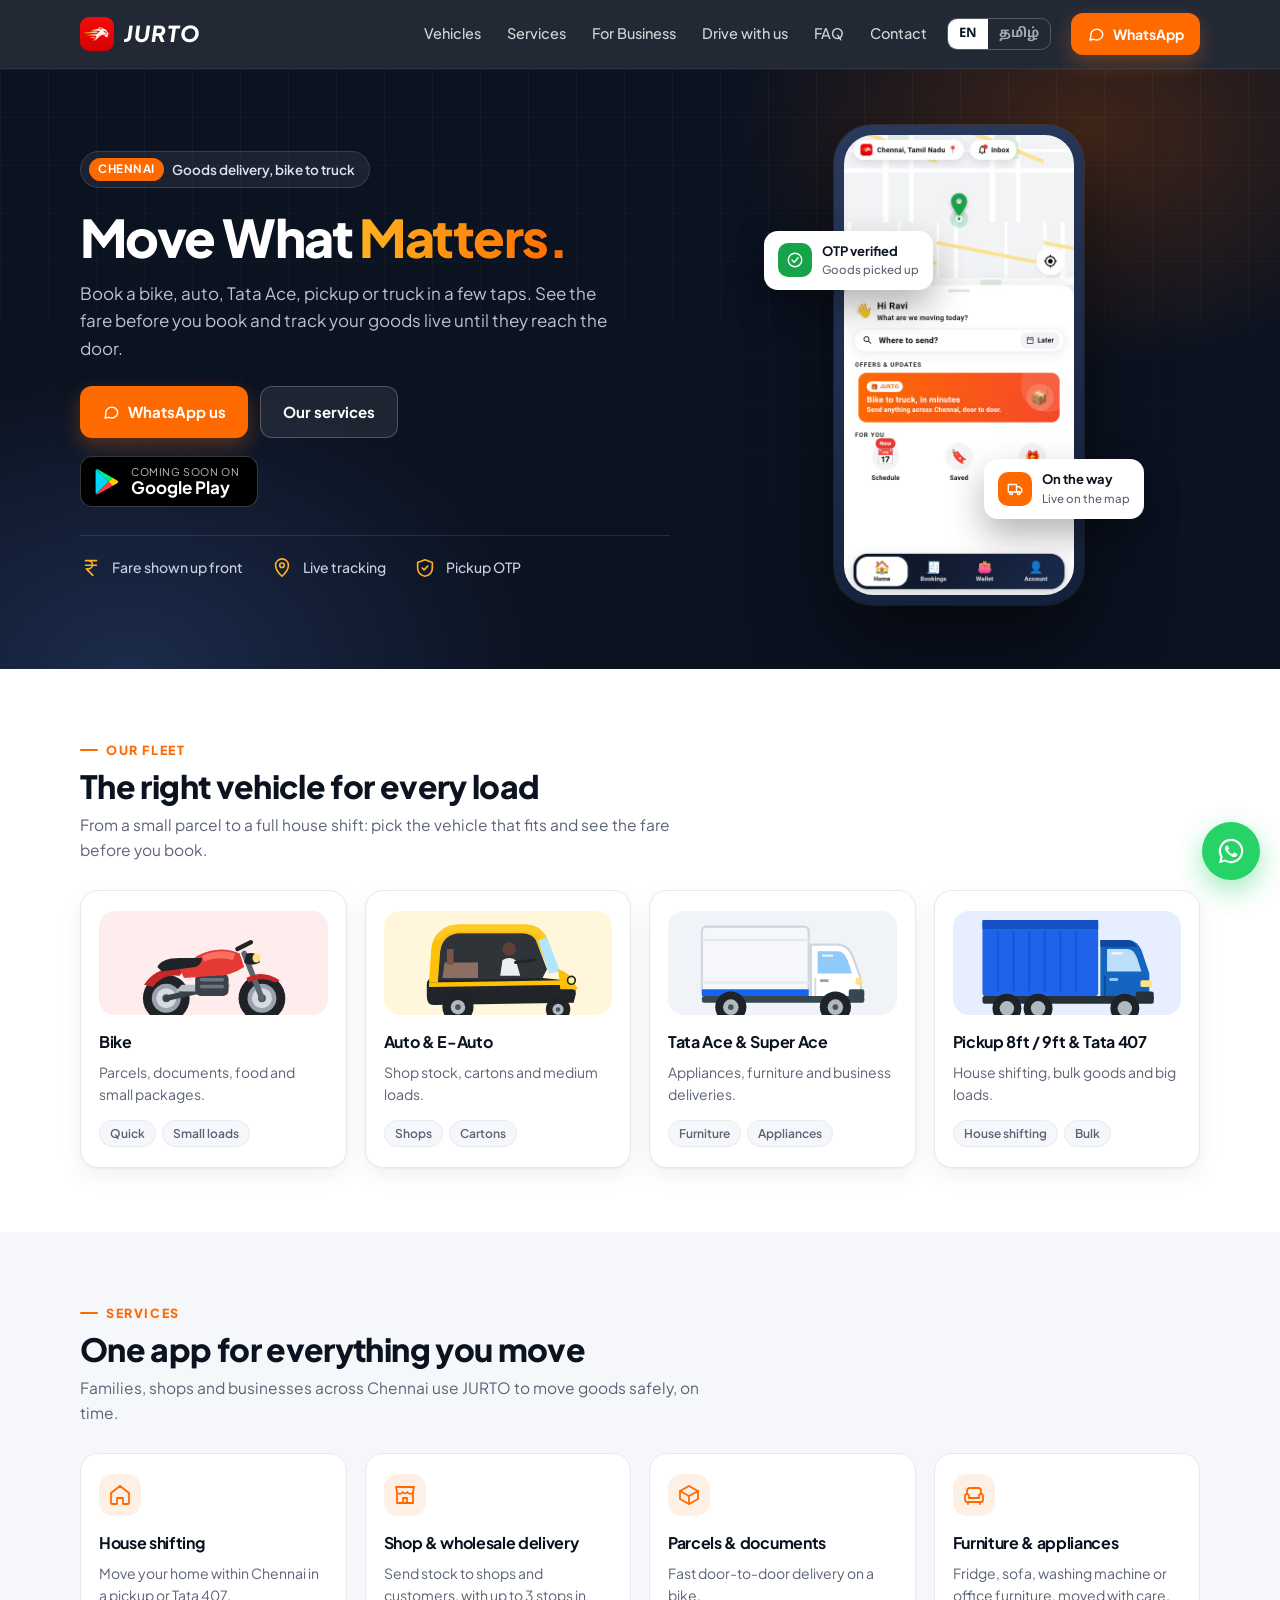
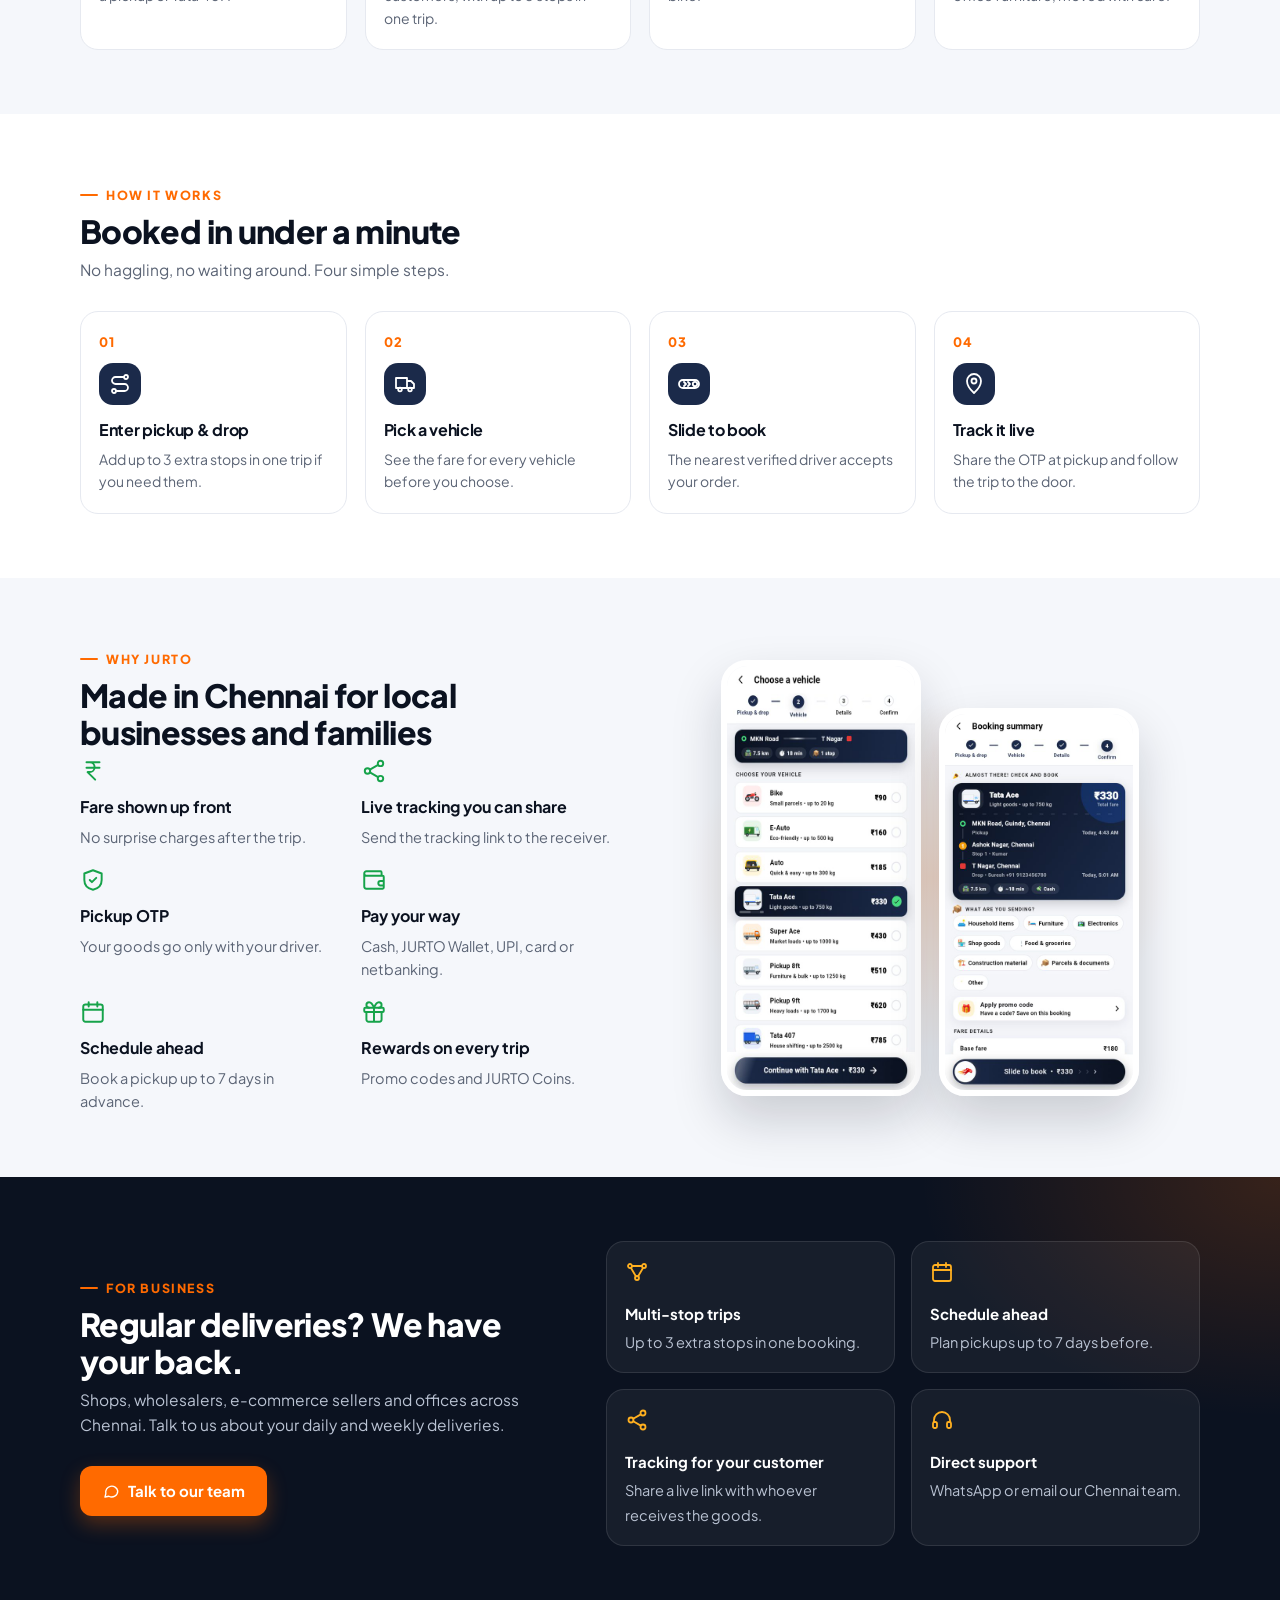
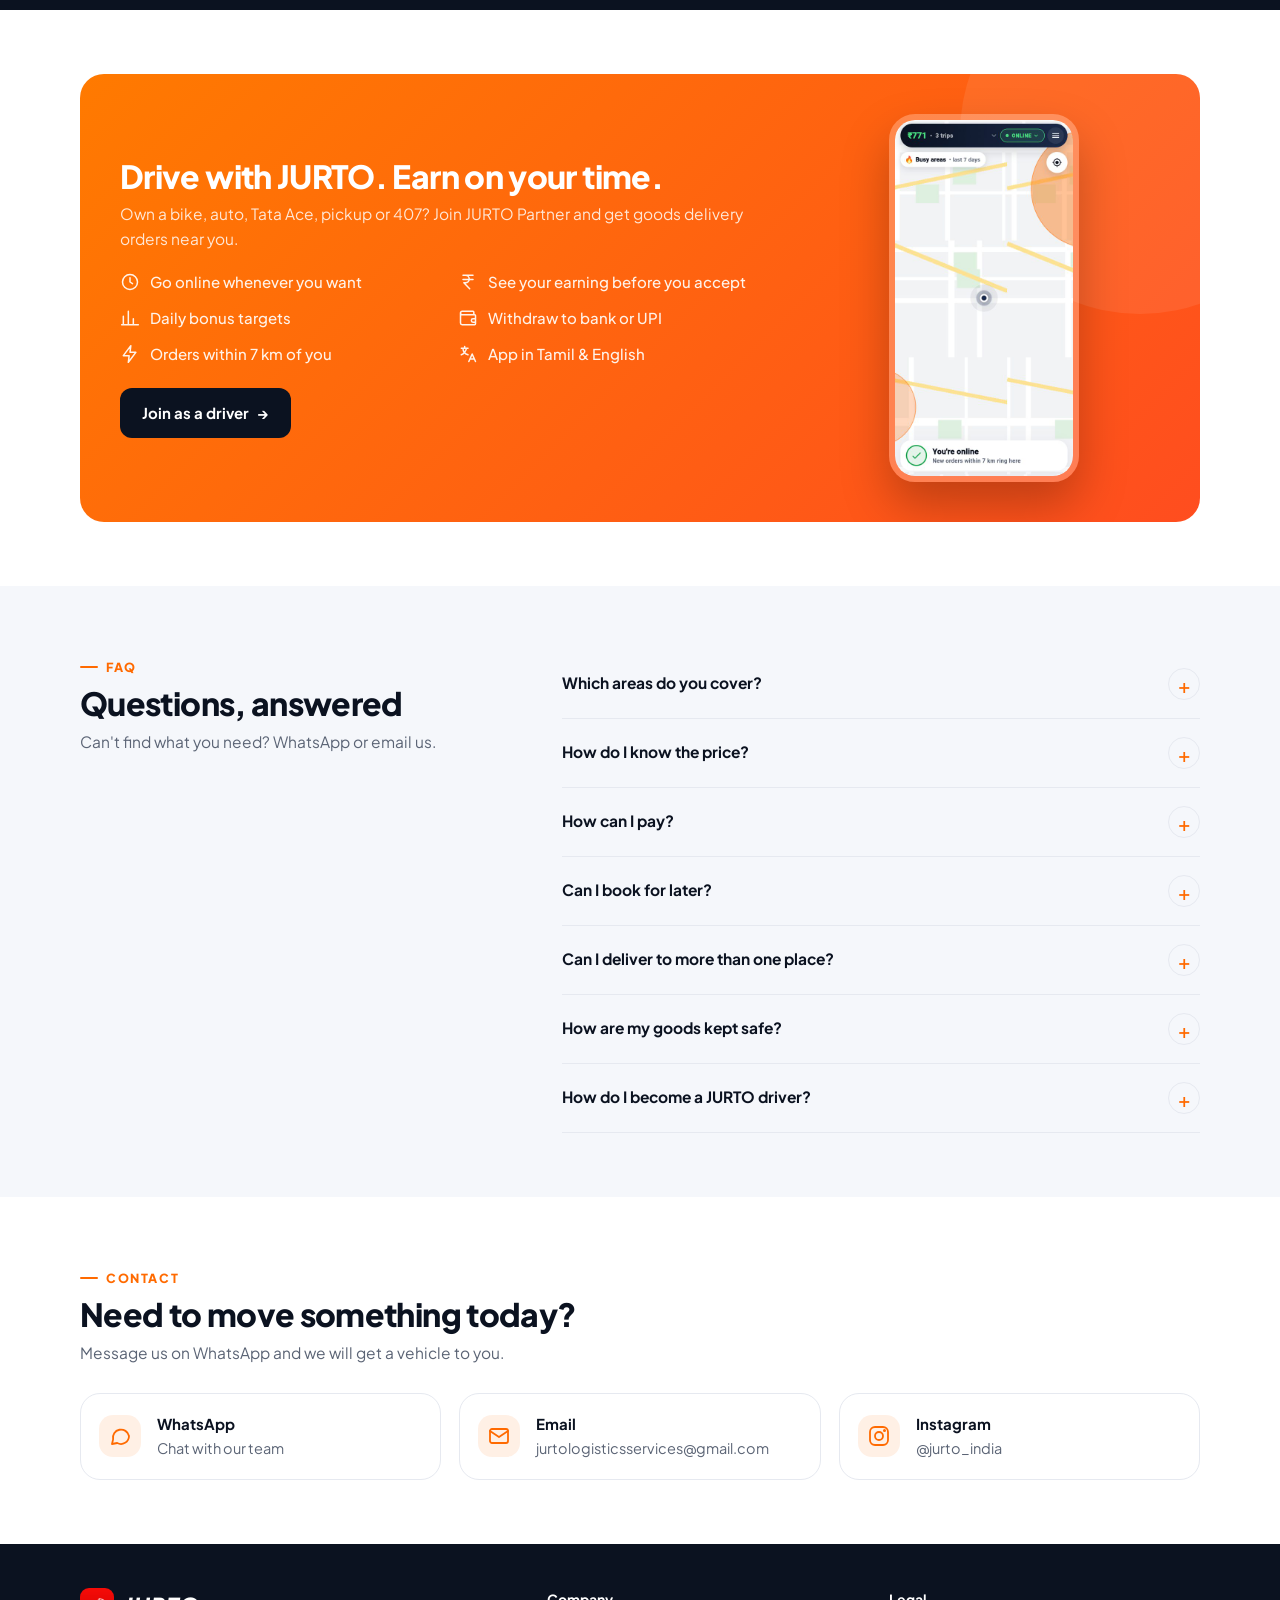
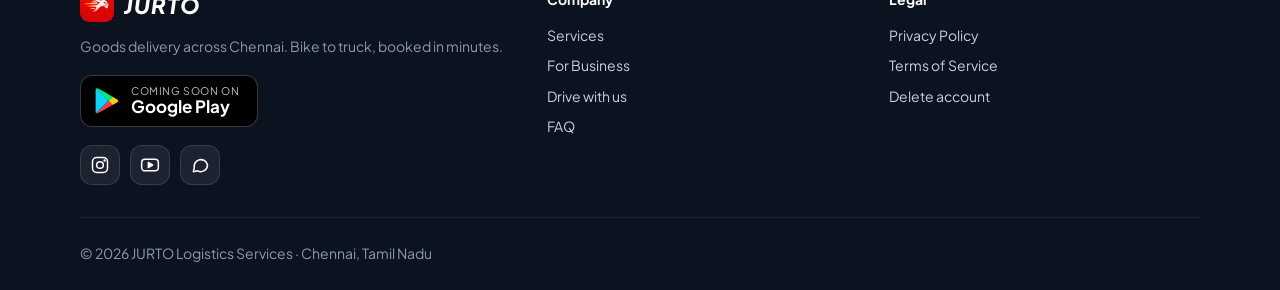
==== index.html @ 891d6ee5 "Website: compact layout Smaller headings and text, tighter section spacing and cards. On phones the " ====
<!doctype html>
<html lang="en">
<head>
<meta charset="utf-8">
<script>
// Old live-tracking links (…/jurto-track/?t=…) keep working: send them to the tracking page.
if (/[?&]t=/.test(location.search)) location.replace('track.html' + location.search + location.hash);
</script>
<meta name="viewport" content="width=device-width,initial-scale=1">
<title>JURTO · Goods Delivery &amp; Mini Truck Booking in Chennai</title>
<meta name="description" content="JURTO: book a bike, auto, Tata Ace, pickup or Tata 407 for goods delivery and house shifting across Chennai. Fare shown up front, live tracking, pickup OTP.">
<link rel="canonical" href="https://jurto.in/">
<meta property="og:url" content="https://jurto.in/">
<meta property="og:site_name" content="JURTO">
<meta name="theme-color" content="#0B1220">
<link rel="icon" href="/favicon.ico" sizes="48x48">
<link rel="icon" type="image/png" sizes="96x96" href="/img/icon-96.png">
<link rel="icon" type="image/png" sizes="192x192" href="/img/icon-192.png">
<link rel="apple-touch-icon" href="img/icon-192.png">
<meta property="og:title" content="JURTO · Move What Matters">
<meta property="og:description" content="Book bikes, autos and trucks for goods delivery across Chennai. Live tracking, fair fares, fast pickup.">
<meta property="og:image" content="https://jurto.in/img/og.jpg">
<meta property="og:type" content="website">
<script type="application/ld+json">
{"@context":"https://schema.org","@type":"LocalBusiness","name":"JURTO","alternateName":"JURTO Logistics Services","url":"https://jurto.in/","logo":"https://jurto.in/img/icon-192.png","image":"https://jurto.in/img/og.jpg","description":"Goods delivery across Chennai: bike, auto, Tata Ace, pickup and Tata 407, with live tracking.","email":"jurtologisticsservices@gmail.com","sameAs":["https://www.instagram.com/jurto_india/","https://www.youtube.com/@jurto_india"],"address":{"@type":"PostalAddress","addressLocality":"Chennai","addressRegion":"Tamil Nadu","addressCountry":"IN"},"areaServed":{"@type":"City","name":"Chennai"}}
</script>
<link rel="preconnect" href="https://fonts.googleapis.com">
<link rel="preconnect" href="https://fonts.gstatic.com" crossorigin>
<link href="https://fonts.googleapis.com/css2?family=Plus+Jakarta+Sans:wght@400;500;600;700;800&family=Noto+Sans+Tamil:wght@400;600;700;800&display=swap" rel="stylesheet">
<style>
:root{--ink:#0B1220;--navy:#1B2A4A;--muted:#5B6475;--line:#E6E9F0;--bg:#fff;--soft:#F5F7FB;--card:#fff;--orange:#FF6A00;--amber:#FFB020;--good:#16A34A;--shadow:0 1px 2px rgba(11,18,32,.04),0 8px 24px rgba(11,18,32,.06)}
@media (prefers-color-scheme:dark){:root:not([data-theme="light"]){--ink:#EEF1F6;--muted:#A3ABBA;--line:#243049;--bg:#0B1220;--soft:#0F182B;--card:#121B2E;--shadow:0 1px 2px rgba(0,0,0,.2),0 8px 24px rgba(0,0,0,.25)}}
:root[data-theme="dark"]{--ink:#EEF1F6;--muted:#A3ABBA;--line:#243049;--bg:#0B1220;--soft:#0F182B;--card:#121B2E;--shadow:0 1px 2px rgba(0,0,0,.2),0 8px 24px rgba(0,0,0,.25)}
*{box-sizing:border-box}
html{scroll-behavior:smooth}
body{margin:0;background:var(--bg);color:var(--ink);font:16px/1.65 "Plus Jakarta Sans",system-ui,-apple-system,"Segoe UI",Roboto,sans-serif;overflow-x:hidden;-webkit-font-smoothing:antialiased}
html[lang="ta"] body{font-family:"Noto Sans Tamil","Plus Jakarta Sans",system-ui,sans-serif;line-height:1.75}
html[lang="ta"] h1{font-size:clamp(30px,5vw,48px);line-height:1.2}
html[lang="ta"] h2{font-size:clamp(23px,3.4vw,32px);line-height:1.3}
a{color:inherit}
img{max-width:100%;height:auto;display:block}
svg.i{width:24px;height:24px;flex:none;fill:none;stroke:currentColor;stroke-width:1.8;stroke-linecap:round;stroke-linejoin:round}
.wrap{max-width:1160px;margin:0 auto;padding:0 20px}
@media (max-width:520px){.wrap{padding:0 16px}}
.btn{display:inline-flex;align-items:center;justify-content:center;gap:8px;padding:13px 22px;border-radius:12px;font-weight:700;text-decoration:none;border:0;cursor:pointer;font-size:15px;font-family:inherit;transition:transform .15s,box-shadow .15s,background .15s}
.btn:hover{transform:translateY(-1px)}
.btn svg.i{width:18px;height:18px}
.btn-main{background:var(--orange);color:#fff;box-shadow:0 8px 20px rgba(255,106,0,.3)}
.btn-main:hover{background:#F25F00}
.btn-ghost{background:rgba(255,255,255,.08);color:#fff;border:1px solid rgba(255,255,255,.22)}
.btn-ghost:hover{background:rgba(255,255,255,.14)}
.eyebrow{display:inline-flex;align-items:center;gap:8px;color:var(--orange);font-weight:800;font-size:12.5px;letter-spacing:1.6px;text-transform:uppercase}
.eyebrow::before{content:"";width:18px;height:2px;background:currentColor;border-radius:2px}
h1,h2,h3{letter-spacing:-.02em}
h2{font-size:clamp(28px,4vw,40px);line-height:1.15;margin:10px 0 12px;font-weight:800}
.sub{color:var(--muted);max-width:620px;margin:0 0 40px;font-size:17px}
section{padding:96px 0}
section.alt{background:var(--soft)}
@media (max-width:820px){section{padding:64px 0}}

/* nav */
nav.top{position:sticky;top:0;z-index:50;background:rgba(11,18,32,.9);backdrop-filter:saturate(1.4) blur(12px);-webkit-backdrop-filter:saturate(1.4) blur(12px);color:#fff;border-bottom:1px solid rgba(255,255,255,.06)}
nav.top .wrap{display:flex;align-items:center;gap:20px;height:68px}
.logo{display:flex;align-items:center;gap:10px;text-decoration:none;font-weight:800;font-size:22px;letter-spacing:1px;font-style:italic}
.logo img{width:34px;height:34px;border-radius:9px}
nav.top .links{margin-left:auto;display:flex;gap:26px;font-size:14.5px;font-weight:500}
nav.top .links a{text-decoration:none;opacity:.8;transition:opacity .15s}
nav.top .links a:hover{opacity:1}
.lang{display:flex;border:1px solid rgba(255,255,255,.22);border-radius:10px;overflow:hidden;font-size:13px;font-weight:700}
.lang button{background:none;border:0;color:#fff;opacity:.6;padding:7px 11px;cursor:pointer;font-family:"Noto Sans Tamil","Plus Jakarta Sans",sans-serif;font-weight:700;font-size:13px}
.lang button[aria-pressed="true"]{background:#fff;color:#0B1220;opacity:1}
nav.top .call{padding:10px 16px;font-size:14px}
@media (max-width:960px){nav.top .links{display:none}.lang{margin-left:auto}}
@media (max-width:520px){nav.top .call span{display:none}nav.top .call{padding:10px 12px}}

/* hero */
.hero{position:relative;background:#0B1220;color:#fff;padding:80px 0 100px;overflow:hidden}
.hero::before{content:"";position:absolute;inset:0;background:radial-gradient(600px 400px at 85% 10%,rgba(255,106,0,.22),transparent 60%),radial-gradient(700px 500px at 10% 100%,rgba(42,64,112,.55),transparent 60%)}
.hero::after{content:"";position:absolute;inset:0;background-image:linear-gradient(rgba(255,255,255,.035) 1px,transparent 1px),linear-gradient(90deg,rgba(255,255,255,.035) 1px,transparent 1px);background-size:48px 48px;mask-image:linear-gradient(180deg,#000,transparent 85%);-webkit-mask-image:linear-gradient(180deg,#000,transparent 85%)}
.hero .wrap{position:relative;z-index:1;display:grid;grid-template-columns:1.1fr .9fr;gap:48px;align-items:center}
.pill{display:inline-flex;align-items:center;gap:8px;padding:6px 14px 6px 8px;border-radius:999px;background:rgba(255,255,255,.07);border:1px solid rgba(255,255,255,.12);color:#DDE3EE;font-size:13.5px;font-weight:600;margin-bottom:22px}
.pill b{background:var(--orange);color:#fff;border-radius:999px;padding:2px 9px;font-size:11.5px;letter-spacing:.5px}
.hero h1{font-size:clamp(38px,6vw,64px);line-height:1.05;margin:0 0 20px;font-weight:800;letter-spacing:-.03em}
.hero h1 .hl{background:linear-gradient(90deg,#FFB020,#FF6A00);-webkit-background-clip:text;background-clip:text;color:transparent}
.hero p.lead{font-size:clamp(16px,2.1vw,19px);color:#BAC3D3;margin:0 0 32px;max-width:540px}
.hero .ctas{display:flex;flex-wrap:wrap;gap:12px}
.trust{display:grid;grid-template-columns:repeat(3,auto);justify-content:start;gap:28px;margin-top:40px;padding-top:28px;border-top:1px solid rgba(255,255,255,.1)}
.trust div{display:flex;align-items:center;gap:10px;font-size:14px;color:#C9D1E0;font-weight:500}
.trust svg.i{color:var(--amber);width:22px;height:22px}
@media (max-width:620px){.trust{grid-template-columns:1fr;gap:12px}}
.stage{position:relative;justify-self:center;width:min(300px,72vw)}
.phone{border-radius:38px;padding:10px;background:linear-gradient(160deg,#2A3A5E,#141F38);box-shadow:0 40px 80px rgba(0,0,0,.5),0 0 0 1px rgba(255,255,255,.1)}
.phone img{border-radius:29px}
.float{position:absolute;display:flex;align-items:center;gap:10px;background:#fff;color:#0B1220;border-radius:14px;padding:10px 14px;box-shadow:0 16px 36px rgba(0,0,0,.3);font-size:13px;font-weight:700;white-space:nowrap;animation:bob 5s ease-in-out infinite}
.float small{display:block;color:#5B6475;font-weight:500;font-size:11.5px}
.float .dot{width:34px;height:34px;border-radius:10px;display:grid;place-items:center;color:#fff}
.float .dot svg.i{width:18px;height:18px}
.f1{left:-70px;top:22%}.f1 .dot{background:var(--good)}
.f2{right:-60px;bottom:18%;animation-delay:-2.5s}.f2 .dot{background:var(--orange)}
@keyframes bob{50%{transform:translateY(-8px)}}
@media (prefers-reduced-motion:reduce){.float{animation:none}}
@media (max-width:900px){.hero{padding:56px 0 72px}.hero .wrap{grid-template-columns:1fr}.f1{left:-24px}.f2{right:-24px}}
@media (max-width:420px){.f1{left:-8px}.f2{right:-8px}}

.play{display:inline-flex;align-items:center;gap:12px;margin-top:18px;padding:9px 18px 9px 14px;border-radius:12px;background:#000;border:1px solid rgba(255,255,255,.22);color:#fff;text-decoration:none;line-height:1.15}
.play svg{width:24px;height:26px;flex:none}
.play small{display:block;font-size:10.5px;letter-spacing:.6px;text-transform:uppercase;opacity:.75}
.play b{display:block;font-size:17px;font-weight:700}
.play[aria-disabled="true"]{cursor:default}

/* vehicles */
.veh{display:grid;grid-template-columns:repeat(4,1fr);gap:18px}
@media (max-width:900px){.veh{grid-template-columns:repeat(2,1fr)}}
@media (max-width:460px){.veh{grid-template-columns:1fr}}
.vcard{background:var(--card);border:1px solid var(--line);border-radius:20px;padding:26px 22px;box-shadow:var(--shadow);transition:transform .2s,border-color .2s}
.vcard:hover{transform:translateY(-3px);border-color:rgba(255,106,0,.45)}
.vcard .art{height:128px;border-radius:16px;background:var(--tint);display:grid;place-items:center;margin-bottom:18px;overflow:hidden}
.vcard .art img{width:78%;max-width:180px;transition:transform .3s}
.vcard:hover .art img{transform:translateX(6px)}
.vcard h3{margin:0 0 6px;font-size:18px;font-weight:700}
.vcard p{margin:0;color:var(--muted);font-size:14.5px}
.vcard .tags{display:flex;flex-wrap:wrap;gap:6px;margin-top:14px}
.vcard .tags span{font-size:12px;font-weight:600;color:var(--muted);background:var(--soft);border:1px solid var(--line);border-radius:999px;padding:3px 10px}

/* services */
.svc{display:grid;grid-template-columns:repeat(4,1fr);gap:18px}
@media (max-width:900px){.svc{grid-template-columns:repeat(2,1fr)}}
@media (max-width:520px){.svc{grid-template-columns:1fr}}
.scard{background:var(--card);border:1px solid var(--line);border-radius:20px;padding:26px 22px}
.ico{width:48px;height:48px;border-radius:14px;display:grid;place-items:center;background:rgba(255,106,0,.1);color:var(--orange);margin-bottom:18px}
.scard h3{margin:0 0 6px;font-size:17.5px;font-weight:700}
.scard p{margin:0;color:var(--muted);font-size:14.5px}

/* steps */
.steps{display:grid;grid-template-columns:repeat(4,1fr);gap:18px;position:relative}
@media (max-width:900px){.steps{grid-template-columns:1fr 1fr}}
@media (max-width:520px){.steps{grid-template-columns:1fr}}
.step{position:relative;background:var(--card);border:1px solid var(--line);border-radius:20px;padding:26px 22px}
.step .n{font-size:13px;font-weight:800;color:var(--orange);letter-spacing:1px}
.step .ico{margin:12px 0 16px;background:var(--navy);color:#fff}
.step h3{margin:0 0 6px;font-size:17.5px;font-weight:700}
.step p{margin:0;color:var(--muted);font-size:14.5px}

/* features */
.feat{display:grid;grid-template-columns:1fr 1fr;gap:56px;align-items:center}
.flist{display:grid;grid-template-columns:1fr 1fr;gap:26px 24px;margin-top:8px}
.flist div{display:flex;flex-direction:column;gap:6px}
.flist svg.i{color:var(--good);width:26px;height:26px;margin-bottom:4px}
.flist b{font-size:16px}
.flist span{color:var(--muted);font-size:14.5px}
@media (max-width:520px){.flist{grid-template-columns:1fr}}
.shots{display:flex;gap:18px;justify-content:center;position:relative}
.shots::before{content:"";position:absolute;inset:10% 5%;background:radial-gradient(closest-side,rgba(255,106,0,.18),transparent);z-index:0}
.shots img{position:relative;z-index:1;width:48%;max-width:240px;border-radius:26px;border:6px solid var(--card);box-shadow:0 24px 50px rgba(11,18,32,.18)}
.shots img:nth-child(2){margin-top:48px}
@media (max-width:900px){.feat{grid-template-columns:1fr;gap:40px}}

/* business */
.biz{background:#0B1220;color:#fff;position:relative;overflow:hidden}
.biz::before{content:"";position:absolute;inset:0;background:radial-gradient(600px 400px at 100% 0,rgba(255,106,0,.18),transparent 60%)}
.biz .wrap{position:relative;display:grid;grid-template-columns:.9fr 1.1fr;gap:56px;align-items:center}
.biz h2{color:#fff}
.biz .sub{color:#BAC3D3}
.bgrid{display:grid;grid-template-columns:1fr 1fr;gap:16px}
.bgrid div{background:rgba(255,255,255,.05);border:1px solid rgba(255,255,255,.1);border-radius:18px;padding:22px}
.bgrid svg.i{color:var(--amber);margin-bottom:12px}
.bgrid b{display:block;margin-bottom:4px}
.bgrid span{color:#BAC3D3;font-size:14.5px}
@media (max-width:900px){.biz .wrap{grid-template-columns:1fr;gap:32px}}
@media (max-width:520px){.bgrid{grid-template-columns:1fr}}

/* partner */
.partner{background:linear-gradient(135deg,#FF7A00,#FF4D1F);color:#fff;border-radius:28px;padding:52px;display:grid;grid-template-columns:1.3fr .7fr;gap:32px;align-items:center;overflow:hidden;position:relative}
.partner::after{content:"";position:absolute;right:-120px;top:-120px;width:360px;height:360px;border-radius:50%;background:rgba(255,255,255,.08)}
.partner h2{color:#fff;margin-top:0}
.partner p{color:#FFE7D6;margin:0 0 24px;font-size:17px}
.plist{list-style:none;margin:0 0 30px;padding:0;display:grid;grid-template-columns:1fr 1fr;gap:12px 20px}
.plist li{display:flex;gap:10px;align-items:center;color:#FFF3EA;font-weight:500;font-size:15px}
.plist svg.i{width:20px;height:20px}
.partner img{position:relative;z-index:1;width:230px;justify-self:center;border-radius:26px;border:6px solid rgba(255,255,255,.25);box-shadow:0 24px 48px rgba(0,0,0,.25)}
.btn-dark{background:#0B1220;color:#fff}
@media (max-width:900px){.partner{grid-template-columns:1fr;padding:32px 22px}.partner img{width:190px}}
@media (max-width:520px){.plist{grid-template-columns:1fr}}

/* faq */
.faq{display:grid;grid-template-columns:.8fr 1.2fr;gap:56px;align-items:start}
.faq details{border-bottom:1px solid var(--line);padding:4px 0}
.faq summary{list-style:none;cursor:pointer;display:flex;justify-content:space-between;align-items:center;gap:16px;padding:18px 0;font-weight:700;font-size:16.5px}
.faq summary::-webkit-details-marker{display:none}
.faq summary::after{content:"+";flex:none;width:30px;height:30px;border-radius:50%;display:grid;place-items:center;background:var(--soft);border:1px solid var(--line);font-weight:500;font-size:20px;color:var(--orange);transition:transform .2s}
.faq details[open] summary::after{transform:rotate(45deg)}
.faq details p{margin:0 0 18px;color:var(--muted);max-width:640px}
@media (max-width:900px){.faq{grid-template-columns:1fr;gap:16px}}

/* contact */
.contact{display:grid;grid-template-columns:repeat(3,1fr);gap:18px}
@media (max-width:820px){.contact{grid-template-columns:1fr}}
.ccard{display:flex;gap:16px;align-items:center;text-decoration:none;background:var(--card);border:1px solid var(--line);border-radius:20px;padding:22px;transition:transform .15s,border-color .15s}
.ccard:hover{transform:translateY(-2px);border-color:var(--orange)}
.ccard .ico{margin:0}
.ccard b{display:block}
.ccard span{color:var(--muted);font-size:14.5px;word-break:break-word}

footer{background:#0B1220;color:#8F99AC;padding:56px 0 32px;font-size:14px}
.fgrid{display:grid;grid-template-columns:1.4fr 1fr 1fr;gap:32px;padding-bottom:32px;border-bottom:1px solid rgba(255,255,255,.08)}
footer h4{color:#fff;font-size:14px;margin:0 0 14px}
footer ul{list-style:none;margin:0;padding:0;display:grid;gap:8px}
footer a{text-decoration:none;color:#C9D1E0}
footer a:hover{color:var(--amber)}
footer .logo{color:#fff;margin-bottom:12px}
.social{display:flex;gap:10px;margin-top:18px}
.social a{width:40px;height:40px;border-radius:12px;display:grid;place-items:center;background:rgba(255,255,255,.07);border:1px solid rgba(255,255,255,.12);color:#fff}
.social a:hover{background:var(--orange);border-color:var(--orange);color:#fff}
.social svg.i{width:20px;height:20px}
footer .copy{padding-top:24px}
@media (max-width:720px){.fgrid{grid-template-columns:1fr}}

/* whatsapp */
.wa{position:fixed;right:20px;bottom:20px;z-index:60;width:58px;height:58px;border-radius:50%;background:#25D366;display:grid;place-items:center;box-shadow:0 10px 28px rgba(37,211,102,.45);transition:transform .15s}
.wa:hover{transform:scale(1.06)}
.wa svg{width:30px;height:30px;fill:#fff}

.reveal{opacity:0;transform:translateY(16px);transition:opacity .6s ease,transform .6s ease}
.reveal.in{opacity:1;transform:none}
@media (prefers-reduced-motion:reduce){.reveal{opacity:1;transform:none;transition:none}}

/* compact: tighter spacing and smaller type everywhere */
body{font-size:15px;line-height:1.6}
section{padding:64px 0}
h2{font-size:clamp(24px,3.2vw,32px);margin:8px 0 8px}
html[lang="ta"] h2{font-size:clamp(20px,2.8vw,26px)}
.sub{font-size:15.5px;margin:0 0 28px}
.hero{padding:56px 0 64px}
.hero h1{font-size:clamp(34px,5vw,52px);margin:0 0 16px}
html[lang="ta"] h1{font-size:clamp(26px,4vw,40px)}
.hero p.lead{font-size:clamp(15px,1.8vw,17px);margin:0 0 24px}
.trust{margin-top:28px;padding-top:20px}
.stage{width:min(250px,60vw)}
.vcard,.scard,.step{padding:20px 18px;border-radius:18px}
.vcard .art{height:104px;margin-bottom:14px}
.vcard h3,.scard h3,.step h3{font-size:16px}
.vcard p,.scard p,.step p{font-size:14px}
.ico{width:42px;height:42px;margin-bottom:14px}
.step .ico{margin:10px 0 12px}
.feat,.biz .wrap{gap:40px}
.flist{gap:18px 22px}
.shots img{max-width:200px}
.bgrid div{padding:18px}
.partner{padding:40px;border-radius:24px}
.partner p{font-size:15.5px;margin:0 0 18px}
.plist{margin:0 0 22px}
.partner img{width:190px}
.faq summary{padding:14px 0;font-size:15.5px}
.ccard{padding:18px}
footer{padding:44px 0 26px}
@media (max-width:820px){
  section{padding:44px 0}
  .hero{padding:40px 0 48px}
  .sub{margin:0 0 22px}
}
@media (max-width:520px){
  .veh,.svc,.steps{grid-template-columns:1fr 1fr;gap:12px}
  .vcard,.scard,.step{padding:14px 12px}
  .vcard .art{height:76px;margin-bottom:10px}
  .vcard .tags{display:none}
  .vcard h3,.scard h3,.step h3{font-size:14.5px;line-height:1.3}
  .vcard p,.scard p,.step p{font-size:12.5px;line-height:1.45}
  .ico{width:36px;height:36px;border-radius:11px;margin-bottom:10px}
  .ico svg.i{width:20px;height:20px}
  .step .ico{margin:6px 0 10px}
  .flist{grid-template-columns:1fr 1fr;gap:16px 14px}
  .flist svg.i{width:22px;height:22px;margin-bottom:0}
  .flist b{font-size:14px;line-height:1.3}
  .flist span{font-size:12.5px;line-height:1.45}
  .bgrid{grid-template-columns:1fr 1fr;gap:10px}
  .bgrid div{padding:14px 12px}
  .bgrid svg.i{margin-bottom:8px}
  .bgrid b{font-size:14px;line-height:1.3}
  .bgrid span{font-size:12.5px;line-height:1.45}
  .plist li{font-size:14px}
  .shots img{max-width:150px}
  .shots img:nth-child(2){margin-top:28px}
  .partner{padding:26px 18px}
  .partner img{width:150px}
  .stage{width:min(220px,58vw)}
}
</style>
</head>
<body>

<svg width="0" height="0" style="position:absolute" aria-hidden="true">
  <symbol id="i-phone" viewBox="0 0 24 24"><path d="M5 4h4l2 5-2.5 1.5a11 11 0 0 0 5 5L15 13l5 2v4a2 2 0 0 1-2 2A16 16 0 0 1 3 6a2 2 0 0 1 2-2"/></symbol>
  <symbol id="i-chat" viewBox="0 0 24 24"><path d="M21 12a8 8 0 0 1-11.8 7L4 20l1.1-4.6A8 8 0 1 1 21 12Z"/></symbol>
  <symbol id="i-insta" viewBox="0 0 24 24"><rect x="3" y="3" width="18" height="18" rx="5"/><circle cx="12" cy="12" r="4"/><circle cx="17.5" cy="6.5" r=".6" fill="currentColor"/></symbol>
  <symbol id="i-yt" viewBox="0 0 24 24"><rect x="2" y="5" width="20" height="14" rx="4"/><path d="m10 9 5 3-5 3V9Z" fill="currentColor"/></symbol>
  <symbol id="i-mail" viewBox="0 0 24 24"><rect x="3" y="5" width="18" height="14" rx="2"/><path d="m3 7 9 6 9-6"/></symbol>
  <symbol id="i-rupee" viewBox="0 0 24 24"><path d="M6 4h12M6 9h12M14 20 7 13h2a4.5 4.5 0 0 0 0-9"/></symbol>
  <symbol id="i-pin" viewBox="0 0 24 24"><path d="M12 21s-7-6.2-7-12a7 7 0 0 1 14 0c0 5.8-7 12-7 12Z"/><circle cx="12" cy="9" r="2.5"/></symbol>
  <symbol id="i-shield" viewBox="0 0 24 24"><path d="M12 3 4 6v6c0 5 3.5 8 8 9 4.5-1 8-4 8-9V6l-8-3Z"/><path d="m9 12 2 2 4-4"/></symbol>
  <symbol id="i-wallet" viewBox="0 0 24 24"><path d="M19 7V5a1 1 0 0 0-1-1H5a2 2 0 0 0 0 4h15a1 1 0 0 1 1 1v4h-3a2 2 0 0 0 0 4h3v-4M3 6v12a2 2 0 0 0 2 2h15a1 1 0 0 0 1-1v-2"/></symbol>
  <symbol id="i-cal" viewBox="0 0 24 24"><rect x="3" y="5" width="18" height="16" rx="2"/><path d="M16 3v4M8 3v4M3 10h18"/></symbol>
  <symbol id="i-gift" viewBox="0 0 24 24"><rect x="3" y="8" width="18" height="4" rx="1"/><path d="M12 8v13M19 12v7a2 2 0 0 1-2 2H7a2 2 0 0 1-2-2v-7M7.5 8a2.5 2.5 0 0 1 0-5C10 3 12 8 12 8s2-5 4.5-5a2.5 2.5 0 0 1 0 5"/></symbol>
  <symbol id="i-home" viewBox="0 0 24 24"><path d="m3 10 9-7 9 7v10a1 1 0 0 1-1 1h-5v-6H9v6H4a1 1 0 0 1-1-1V10Z"/></symbol>
  <symbol id="i-store" viewBox="0 0 24 24"><path d="M4 9v11h16V9M3 4h18l-1 5a3 3 0 0 1-5.5 0 3 3 0 0 1-5 0A3 3 0 0 1 4 9L3 4ZM10 20v-5h4v5"/></symbol>
  <symbol id="i-box" viewBox="0 0 24 24"><path d="m21 8-9-5-9 5v8l9 5 9-5V8Z"/><path d="m3 8 9 5 9-5M12 13v8"/></symbol>
  <symbol id="i-sofa" viewBox="0 0 24 24"><path d="M5 11V8a3 3 0 0 1 3-3h8a3 3 0 0 1 3 3v3"/><path d="M3 13a2 2 0 0 1 4 0v2h10v-2a2 2 0 0 1 4 0v4a2 2 0 0 1-2 2H5a2 2 0 0 1-2-2v-4ZM6 19v2M18 19v2"/></symbol>
  <symbol id="i-route" viewBox="0 0 24 24"><circle cx="6" cy="19" r="2"/><circle cx="18" cy="5" r="2"/><path d="M8 19h8.5a3.5 3.5 0 0 0 0-7h-9a3.5 3.5 0 0 1 0-7H16"/></symbol>
  <symbol id="i-truck" viewBox="0 0 24 24"><path d="M3 6h11v10H3zM14 9h4l3 3v4h-7"/><circle cx="7" cy="17.5" r="1.8"/><circle cx="17" cy="17.5" r="1.8"/></symbol>
  <symbol id="i-slide" viewBox="0 0 24 24"><rect x="2" y="8" width="20" height="8" rx="4"/><circle cx="18" cy="12" r="2.2"/><path d="m7 10 2 2-2 2M11 10l2 2-2 2"/></symbol>
  <symbol id="i-share" viewBox="0 0 24 24"><circle cx="18" cy="5" r="2.5"/><circle cx="6" cy="12" r="2.5"/><circle cx="18" cy="19" r="2.5"/><path d="m8.2 10.8 7.6-4.4M8.2 13.2l7.6 4.4"/></symbol>
  <symbol id="i-stops" viewBox="0 0 24 24"><circle cx="5" cy="6" r="2"/><circle cx="19" cy="6" r="2"/><circle cx="12" cy="18" r="2"/><path d="M7 6h10M6 8l5 8.5M18 8l-5 8.5"/></symbol>
  <symbol id="i-clock" viewBox="0 0 24 24"><circle cx="12" cy="12" r="9"/><path d="M12 7v5l3 2"/></symbol>
  <symbol id="i-check" viewBox="0 0 24 24"><circle cx="12" cy="12" r="9"/><path d="m8 12 3 3 5-6"/></symbol>
  <symbol id="i-lang" viewBox="0 0 24 24"><path d="M4 5h8M8 3v2M6 5c0 4 3 7 6 8M10 5c0 3-3 7-6 8M13 21l4-9 4 9M14.5 18h5"/></symbol>
  <symbol id="i-bolt" viewBox="0 0 24 24"><path d="M13 2 4 14h7l-1 8 9-12h-7l1-8Z"/></symbol>
  <symbol id="i-chart" viewBox="0 0 24 24"><path d="M4 20V10M10 20V4M16 20v-7M22 20H2"/></symbol>
  <symbol id="i-headset" viewBox="0 0 24 24"><path d="M4 14v-2a8 8 0 0 1 16 0v2"/><rect x="3" y="14" width="4" height="6" rx="1.5"/><rect x="17" y="14" width="4" height="6" rx="1.5"/></symbol>
</svg>

<nav class="top">
  <div class="wrap">
    <a class="logo" href="#"><img src="img/icon-192.png" alt="">JURTO</a>
    <div class="links">
      <a href="#vehicles" data-t="nav_veh">Vehicles</a>
      <a href="#services" data-t="nav_svc">Services</a>
      <a href="#business" data-t="nav_biz">For Business</a>
      <a href="#drive" data-t="nav_drive">Drive with us</a>
      <a href="#faq" data-t="nav_faq">FAQ</a>
      <a href="#contact" data-t="nav_contact">Contact</a>
    </div>
    <div class="lang" role="group" aria-label="Language">
      <button type="button" data-lang="en" aria-pressed="true">EN</button>
      <button type="button" data-lang="ta" aria-pressed="false">தமிழ்</button>
    </div>
    <a class="btn btn-main call" href="https://wa.me/918189946159" target="_blank" rel="noopener" aria-label="WhatsApp JURTO"><svg class="i"><use href="#i-chat"/></svg><span data-t="nav_call">WhatsApp</span></a>
  </div>
</nav>

<header class="hero">
  <div class="wrap">
    <div>
      <div class="pill"><b>CHENNAI</b><span data-t="hero_pill">Goods delivery, bike to truck</span></div>
      <h1><span data-t="hero_h1a">Move What</span> <span class="hl" data-t="hero_h1b">Matters.</span></h1>
      <p class="lead" data-t="hero_lead">Book a bike, auto, Tata Ace, pickup or truck in a few taps. See the fare before you book and track your goods live until they reach the door.</p>
      <div class="ctas">
        <a class="btn btn-main" href="https://wa.me/918189946159" target="_blank" rel="noopener"><svg class="i"><use href="#i-chat"/></svg><span data-t="cta_wa">WhatsApp us</span></a>
        <a class="btn btn-ghost" href="#services"><span data-t="cta_svc">Our services</span></a>
      </div>
      <span class="play" aria-disabled="true"><svg viewBox="0 0 24 26" aria-hidden="true"><path d="M1.2.6 13.4 12.8 1.2 25a1.6 1.6 0 0 1-.6-1.3V1.9c0-.5.2-1 .6-1.3Z" fill="#00D7FE"/><path d="m17.5 8.7-4.1 4.1 4.1 4.1 4.7-2.7c1.3-.8 1.3-2 0-2.8l-4.7-2.7Z" fill="#FFCE00"/><path d="M17.5 16.9 13.4 12.8 1.2 25c.5.5 1.2.5 2 .1l14.3-8.2Z" fill="#FF3A44"/><path d="M17.5 8.7 3.2.5C2.4 0 1.7.1 1.2.6l12.2 12.2 4.1-4.1Z" fill="#00F076"/></svg><span><small data-t="play_soon">Coming soon on</small><b>Google Play</b></span></span>
      <div class="trust">
        <div><svg class="i"><use href="#i-rupee"/></svg><span data-t="tr1">Fare shown up front</span></div>
        <div><svg class="i"><use href="#i-pin"/></svg><span data-t="tr2">Live tracking</span></div>
        <div><svg class="i"><use href="#i-shield"/></svg><span data-t="tr3">Pickup OTP</span></div>
      </div>
    </div>
    <div class="stage">
      <div class="phone"><img src="img/home.jpg" alt="JURTO app home screen" width="480" height="960"></div>
      <div class="float f1"><span class="dot"><svg class="i"><use href="#i-check"/></svg></span><div><span data-t="fl1">OTP verified</span><small data-t="fl1s">Goods picked up</small></div></div>
      <div class="float f2"><span class="dot"><svg class="i"><use href="#i-truck"/></svg></span><div><span data-t="fl2">On the way</span><small data-t="fl2s">Live on the map</small></div></div>
    </div>
  </div>
</header>

<section id="vehicles">
  <div class="wrap">
    <div class="eyebrow reveal" data-t="veh_eye">Our fleet</div>
    <h2 class="reveal" data-t="veh_h">The right vehicle for every load</h2>
    <p class="sub reveal" data-t="veh_sub">From a small parcel to a full house shift: pick the vehicle that fits and see the fare before you book.</p>
    <div class="veh">
      <div class="vcard reveal">
        <div class="art" style="--tint:#FFECEC"><img src="img/v/bike.svg" alt="Bike" width="160" height="110" loading="lazy"></div>
        <h3 data-t="v1">Bike</h3>
        <p data-t="v1d">Parcels, documents, food and small packages.</p>
        <div class="tags"><span data-t="v1t">Quick</span><span data-t="v1t2">Small loads</span></div>
      </div>
      <div class="vcard reveal">
        <div class="art" style="--tint:#FFF6DC"><img src="img/v/auto.svg" alt="Auto" width="160" height="110" loading="lazy"></div>
        <h3 data-t="v2">Auto &amp; E-Auto</h3>
        <p data-t="v2d">Shop stock, cartons and medium loads.</p>
        <div class="tags"><span data-t="v2t">Shops</span><span data-t="v2t2">Cartons</span></div>
      </div>
      <div class="vcard reveal">
        <div class="art" style="--tint:#F0F3F7"><img src="img/v/ace.svg" alt="Tata Ace" width="160" height="110" loading="lazy"></div>
        <h3 data-t="v3">Tata Ace &amp; Super Ace</h3>
        <p data-t="v3d">Appliances, furniture and business deliveries.</p>
        <div class="tags"><span data-t="v3t">Furniture</span><span data-t="v3t2">Appliances</span></div>
      </div>
      <div class="vcard reveal">
        <div class="art" style="--tint:#E6EEFF"><img src="img/v/truck.svg" alt="Tata 407" width="160" height="110" loading="lazy"></div>
        <h3 data-t="v4">Pickup 8ft / 9ft &amp; Tata 407</h3>
        <p data-t="v4d">House shifting, bulk goods and big loads.</p>
        <div class="tags"><span data-t="v4t">House shifting</span><span data-t="v4t2">Bulk</span></div>
      </div>
    </div>
  </div>
</section>

<section id="services" class="alt">
  <div class="wrap">
    <div class="eyebrow reveal" data-t="svc_eye">Services</div>
    <h2 class="reveal" data-t="svc_h">One app for everything you move</h2>
    <p class="sub reveal" data-t="svc_sub">Families, shops and businesses across Chennai use JURTO to move goods safely, on time.</p>
    <div class="svc">
      <div class="scard reveal"><div class="ico"><svg class="i"><use href="#i-home"/></svg></div><h3 data-t="s1">House shifting</h3><p data-t="s1d">Move your home within Chennai in a pickup or Tata 407.</p></div>
      <div class="scard reveal"><div class="ico"><svg class="i"><use href="#i-store"/></svg></div><h3 data-t="s2">Shop &amp; wholesale delivery</h3><p data-t="s2d">Send stock to shops and customers, with up to 3 stops in one trip.</p></div>
      <div class="scard reveal"><div class="ico"><svg class="i"><use href="#i-box"/></svg></div><h3 data-t="s3">Parcels &amp; documents</h3><p data-t="s3d">Fast door-to-door delivery on a bike.</p></div>
      <div class="scard reveal"><div class="ico"><svg class="i"><use href="#i-sofa"/></svg></div><h3 data-t="s4">Furniture &amp; appliances</h3><p data-t="s4d">Fridge, sofa, washing machine or office furniture, moved with care.</p></div>
    </div>
  </div>
</section>

<section id="how">
  <div class="wrap">
    <div class="eyebrow reveal" data-t="how_eye">How it works</div>
    <h2 class="reveal" data-t="how_h">Booked in under a minute</h2>
    <p class="sub reveal" data-t="how_sub">No haggling, no waiting around. Four simple steps.</p>
    <div class="steps">
      <div class="step reveal"><div class="n">01</div><div class="ico"><svg class="i"><use href="#i-route"/></svg></div><h3 data-t="st1">Enter pickup &amp; drop</h3><p data-t="st1d">Add up to 3 extra stops in one trip if you need them.</p></div>
      <div class="step reveal"><div class="n">02</div><div class="ico"><svg class="i"><use href="#i-truck"/></svg></div><h3 data-t="st2">Pick a vehicle</h3><p data-t="st2d">See the fare for every vehicle before you choose.</p></div>
      <div class="step reveal"><div class="n">03</div><div class="ico"><svg class="i"><use href="#i-slide"/></svg></div><h3 data-t="st3">Slide to book</h3><p data-t="st3d">The nearest verified driver accepts your order.</p></div>
      <div class="step reveal"><div class="n">04</div><div class="ico"><svg class="i"><use href="#i-pin"/></svg></div><h3 data-t="st4">Track it live</h3><p data-t="st4d">Share the OTP at pickup and follow the trip to the door.</p></div>
    </div>
  </div>
</section>

<section id="why" class="alt">
  <div class="wrap feat">
    <div>
      <div class="eyebrow reveal" data-t="why_eye">Why JURTO</div>
      <h2 class="reveal" data-t="why_h">Made in Chennai for local businesses and families</h2>
      <div class="flist">
        <div class="reveal"><svg class="i"><use href="#i-rupee"/></svg><b data-t="f1">Fare shown up front</b><span data-t="f1d">No surprise charges after the trip.</span></div>
        <div class="reveal"><svg class="i"><use href="#i-share"/></svg><b data-t="f2">Live tracking you can share</b><span data-t="f2d">Send the tracking link to the receiver.</span></div>
        <div class="reveal"><svg class="i"><use href="#i-shield"/></svg><b data-t="f3">Pickup OTP</b><span data-t="f3d">Your goods go only with your driver.</span></div>
        <div class="reveal"><svg class="i"><use href="#i-wallet"/></svg><b data-t="f4">Pay your way</b><span data-t="f4d">Cash, JURTO Wallet, UPI, card or netbanking.</span></div>
        <div class="reveal"><svg class="i"><use href="#i-cal"/></svg><b data-t="f5">Schedule ahead</b><span data-t="f5d">Book a pickup up to 7 days in advance.</span></div>
        <div class="reveal"><svg class="i"><use href="#i-gift"/></svg><b data-t="f6">Rewards on every trip</b><span data-t="f6d">Promo codes and JURTO Coins.</span></div>
      </div>
    </div>
    <div class="shots reveal">
      <img src="img/vehicle.jpg" alt="Choose a vehicle and see the fare" loading="lazy" width="480" height="960">
      <img src="img/confirm.jpg" alt="Confirm booking" loading="lazy" width="480" height="960">
    </div>
  </div>
</section>

<section id="business" class="biz">
  <div class="wrap">
    <div>
      <div class="eyebrow reveal" data-t="biz_eye">For Business</div>
      <h2 class="reveal" data-t="biz_h">Regular deliveries? We have your back.</h2>
      <p class="sub reveal" data-t="biz_sub">Shops, wholesalers, e-commerce sellers and offices across Chennai. Talk to us about your daily and weekly deliveries.</p>
      <a class="btn btn-main reveal" href="https://wa.me/918189946159" target="_blank" rel="noopener"><svg class="i"><use href="#i-chat"/></svg><span data-t="biz_cta">Talk to our team</span></a>
    </div>
    <div class="bgrid">
      <div class="reveal"><svg class="i"><use href="#i-stops"/></svg><b data-t="b1">Multi-stop trips</b><span data-t="b1d">Up to 3 extra stops in one booking.</span></div>
      <div class="reveal"><svg class="i"><use href="#i-cal"/></svg><b data-t="b2">Schedule ahead</b><span data-t="b2d">Plan pickups up to 7 days before.</span></div>
      <div class="reveal"><svg class="i"><use href="#i-share"/></svg><b data-t="b3">Tracking for your customer</b><span data-t="b3d">Share a live link with whoever receives the goods.</span></div>
      <div class="reveal"><svg class="i"><use href="#i-headset"/></svg><b data-t="b4">Direct support</b><span data-t="b4d">WhatsApp or email our Chennai team.</span></div>
    </div>
  </div>
</section>

<section id="drive">
  <div class="wrap">
    <div class="partner reveal">
      <div>
        <h2 data-t="d_h">Drive with JURTO. Earn on your time.</h2>
        <p data-t="d_sub">Own a bike, auto, Tata Ace, pickup or 407? Join JURTO Partner and get goods delivery orders near you.</p>
        <ul class="plist">
          <li><svg class="i"><use href="#i-clock"/></svg><span data-t="d1">Go online whenever you want</span></li>
          <li><svg class="i"><use href="#i-rupee"/></svg><span data-t="d2">See your earning before you accept</span></li>
          <li><svg class="i"><use href="#i-chart"/></svg><span data-t="d3">Daily bonus targets</span></li>
          <li><svg class="i"><use href="#i-wallet"/></svg><span data-t="d4">Withdraw to bank or UPI</span></li>
          <li><svg class="i"><use href="#i-bolt"/></svg><span data-t="d5">Orders within 7 km of you</span></li>
          <li><svg class="i"><use href="#i-lang"/></svg><span data-t="d6">App in Tamil &amp; English</span></li>
        </ul>
        <a class="btn btn-dark" href="https://wa.me/918189946159" target="_blank" rel="noopener"><span data-t="d_cta">Join as a driver</span> →</a>
      </div>
      <img src="img/partner.jpg" alt="JURTO Partner app" loading="lazy" width="480" height="960">
    </div>
  </div>
</section>

<section id="faq" class="alt">
  <div class="wrap faq">
    <div>
      <div class="eyebrow reveal" data-t="faq_eye">FAQ</div>
      <h2 class="reveal" data-t="faq_h">Questions, answered</h2>
      <p class="sub reveal" data-t="faq_sub">Can't find what you need? WhatsApp or email us.</p>
    </div>
    <div>
      <details><summary data-t="q1">Which areas do you cover?</summary><p data-t="a1">JURTO delivers goods across Chennai.</p></details>
      <details><summary data-t="q2">How do I know the price?</summary><p data-t="a2">The app shows the fare for every vehicle before you book. There are no surprise charges after the trip.</p></details>
      <details><summary data-t="q3">How can I pay?</summary><p data-t="a3">Cash, JURTO Wallet, UPI, card or netbanking. Online payments go through Razorpay.</p></details>
      <details><summary data-t="q4">Can I book for later?</summary><p data-t="a4">Yes. You can schedule a pickup up to 7 days ahead.</p></details>
      <details><summary data-t="q5">Can I deliver to more than one place?</summary><p data-t="a5">Yes. You can add up to 3 extra stops in one trip.</p></details>
      <details><summary data-t="q6">How are my goods kept safe?</summary><p data-t="a6">Drivers are verified with their licence, RC book and ID. Your goods are handed over only after you share the pickup OTP, and you can track the trip live.</p></details>
      <details><summary data-t="q7">How do I become a JURTO driver?</summary><p data-t="a7">Sign up in the JURTO Partner app with your mobile number, add your licence, RC book and ID proof, and go online once you are verified.</p></details>
    </div>
  </div>
</section>

<section id="contact">
  <div class="wrap">
    <div class="eyebrow reveal" data-t="c_eye">Contact</div>
    <h2 class="reveal" data-t="c_h">Need to move something today?</h2>
    <p class="sub reveal" data-t="c_sub">Message us on WhatsApp and we will get a vehicle to you.</p>
    <div class="contact">
      <a class="ccard reveal" href="https://wa.me/918189946159" target="_blank" rel="noopener"><div class="ico"><svg class="i"><use href="#i-chat"/></svg></div><div><b>WhatsApp</b><span data-t="c2d">Chat with our team</span></div></a>
      <a class="ccard reveal" href="mailto:jurtologisticsservices@gmail.com"><div class="ico"><svg class="i"><use href="#i-mail"/></svg></div><div><b data-t="c3">Email</b><span>jurtologisticsservices@gmail.com</span></div></a>
      <a class="ccard reveal" href="https://www.instagram.com/jurto_india/" target="_blank" rel="noopener"><div class="ico"><svg class="i"><use href="#i-insta"/></svg></div><div><b>Instagram</b><span>@jurto_india</span></div></a>
    </div>
  </div>
</section>

<footer>
  <div class="wrap">
    <div class="fgrid">
      <div>
        <a class="logo" href="#"><img src="img/icon-192.png" alt="">JURTO</a>
        <div data-t="ft_about">Goods delivery across Chennai. Bike to truck, booked in minutes.</div>
        <span class="play" aria-disabled="true"><svg viewBox="0 0 24 26" aria-hidden="true"><path d="M1.2.6 13.4 12.8 1.2 25a1.6 1.6 0 0 1-.6-1.3V1.9c0-.5.2-1 .6-1.3Z" fill="#00D7FE"/><path d="m17.5 8.7-4.1 4.1 4.1 4.1 4.7-2.7c1.3-.8 1.3-2 0-2.8l-4.7-2.7Z" fill="#FFCE00"/><path d="M17.5 16.9 13.4 12.8 1.2 25c.5.5 1.2.5 2 .1l14.3-8.2Z" fill="#FF3A44"/><path d="M17.5 8.7 3.2.5C2.4 0 1.7.1 1.2.6l12.2 12.2 4.1-4.1Z" fill="#00F076"/></svg><span><small data-t="play_soon">Coming soon on</small><b>Google Play</b></span></span>
        <div class="social"><a href="https://www.instagram.com/jurto_india/" target="_blank" rel="noopener" aria-label="JURTO on Instagram"><svg class="i"><use href="#i-insta"/></svg></a><a href="https://www.youtube.com/@jurto_india" target="_blank" rel="noopener" aria-label="JURTO on YouTube"><svg class="i"><use href="#i-yt"/></svg></a><a href="https://wa.me/918189946159" target="_blank" rel="noopener" aria-label="JURTO on WhatsApp"><svg class="i"><use href="#i-chat"/></svg></a></div>
      </div>
      <div>
        <h4 data-t="ft_co">Company</h4>
        <ul>
          <li><a href="#services" data-t="nav_svc">Services</a></li>
          <li><a href="#business" data-t="nav_biz">For Business</a></li>
          <li><a href="#drive" data-t="nav_drive">Drive with us</a></li>
          <li><a href="#faq" data-t="nav_faq">FAQ</a></li>
        </ul>
      </div>
      <div>
        <h4 data-t="ft_legal">Legal</h4>
        <ul>
          <li><a href="privacy.html" data-t="ft_priv">Privacy Policy</a></li>
          <li><a href="terms.html" data-t="ft_terms">Terms of Service</a></li>
          <li><a href="delete-account.html" data-t="ft_del">Delete account</a></li>
        </ul>
      </div>
    </div>
    <div class="copy">© <span id="yr">2026</span> JURTO Logistics Services · Chennai, Tamil Nadu</div>
  </div>
</footer>

<a class="wa" href="https://wa.me/918189946159" target="_blank" rel="noopener" aria-label="Chat on WhatsApp">
  <svg viewBox="0 0 32 32"><path d="M16 3a13 13 0 0 0-11.2 19.6L3 29l6.6-1.7A13 13 0 1 0 16 3Zm0 23.7a10.7 10.7 0 0 1-5.5-1.5l-.4-.2-3.9 1 1-3.8-.2-.4A10.7 10.7 0 1 1 16 26.7Zm5.9-8c-.3-.2-1.9-1-2.2-1-.3-.1-.5-.2-.7.2l-1 1.2c-.2.2-.4.2-.7.1a8.8 8.8 0 0 1-4.4-3.8c-.3-.6.3-.5 1-1.7.1-.2 0-.4 0-.6l-1-2.4c-.3-.6-.5-.5-.7-.5h-.6a1.2 1.2 0 0 0-.9.4 3.6 3.6 0 0 0-1.1 2.7 6.3 6.3 0 0 0 1.3 3.3 14.4 14.4 0 0 0 5.5 4.9c2 .9 2.9.9 3.9.8a3.4 3.4 0 0 0 2.2-1.6 2.7 2.7 0 0 0 .2-1.6c-.1-.1-.3-.2-.6-.4Z"/></svg>
</a>

<script>
document.getElementById('yr').textContent = new Date().getFullYear();

// Tamil / English. English lives in the markup; Tamil comes from this table.
const TA = {
  nav_veh: 'வாகனங்கள்', nav_svc: 'சேவைகள்', nav_biz: 'வணிகங்களுக்கு', nav_drive: 'டிரைவராக சேருங்கள்', nav_faq: 'கேள்விகள்', nav_contact: 'தொடர்பு', nav_call: 'வாட்ஸ்அப்',
  hero_pill: 'பைக் முதல் லாரி வரை, சரக்கு டெலிவரி', hero_h1a: 'உங்கள் சரக்கு,', hero_h1b: 'எங்கள் பொறுப்பு.',
  hero_lead: 'பைக், ஆட்டோ, டாடா ஏஸ், பிக்கப் அல்லது லாரியை சில நொடிகளில் புக் செய்யுங்கள். புக் செய்வதற்கு முன்பே கட்டணம் தெரியும், உங்கள் பொருள் வீடு சேரும் வரை நேரலையில் பாருங்கள்.',
  cta_wa: 'வாட்ஸ்அப்பில் பேசுங்கள்', cta_svc: 'எங்கள் சேவைகள்', play_soon: 'விரைவில்',
  tr1: 'முன்கூட்டியே கட்டணம்', tr2: 'நேரலை டிராக்கிங்', tr3: 'பிக்கப் OTP',
  fl1: 'OTP சரிபார்க்கப்பட்டது', fl1s: 'பொருள் ஏற்றப்பட்டது', fl2: 'வழியில் உள்ளது', fl2s: 'மேப்பில் நேரலையாக',
  veh_eye: 'எங்கள் வாகனங்கள்', veh_h: 'ஒவ்வொரு சுமைக்கும் சரியான வாகனம்', veh_sub: 'சிறிய பார்சல் முதல் முழு வீடு மாற்றம் வரை: பொருத்தமான வாகனத்தைத் தேர்ந்தெடுத்து, புக் செய்வதற்கு முன் கட்டணத்தைப் பாருங்கள்.',
  v1: 'பைக்', v1d: 'பார்சல்கள், ஆவணங்கள், உணவு மற்றும் சிறிய பொருட்கள்.', v1t: 'விரைவு', v1t2: 'சிறிய சுமை',
  v2: 'ஆட்டோ & இ-ஆட்டோ', v2d: 'கடை சரக்கு, அட்டைப் பெட்டிகள் மற்றும் நடுத்தர சுமைகள்.', v2t: 'கடைகள்', v2t2: 'பெட்டிகள்',
  v3: 'டாடா ஏஸ் & சூப்பர் ஏஸ்', v3d: 'வீட்டு உபயோகப் பொருட்கள், பர்னிச்சர் மற்றும் வணிக டெலிவரி.', v3t: 'பர்னிச்சர்', v3t2: 'உபகரணங்கள்',
  v4: 'பிக்கப் 8ft / 9ft & டாடா 407', v4d: 'வீடு மாற்றம், மொத்த சரக்கு மற்றும் பெரிய சுமைகள்.', v4t: 'வீடு மாற்றம்', v4t2: 'மொத்த சரக்கு',
  svc_eye: 'சேவைகள்', svc_h: 'நீங்கள் அனுப்பும் அனைத்திற்கும் ஒரே ஆப்', svc_sub: 'சென்னை முழுவதும் குடும்பங்கள், கடைகள் மற்றும் நிறுவனங்கள் JURTO மூலம் பொருட்களை பாதுகாப்பாக, நேரத்திற்கு அனுப்புகின்றன.',
  s1: 'வீடு மாற்றம்', s1d: 'சென்னைக்குள் பிக்கப் அல்லது டாடா 407-ல் உங்கள் வீட்டை மாற்றுங்கள்.',
  s2: 'கடை & மொத்த விற்பனை டெலிவரி', s2d: 'ஒரே பயணத்தில் 3 இடங்கள் வரை நிறுத்தி கடைகளுக்கும் வாடிக்கையாளர்களுக்கும் சரக்கு அனுப்புங்கள்.',
  s3: 'பார்சல் & ஆவணங்கள்', s3d: 'பைக்கில் விரைவான வீட்டு வாசல் டெலிவரி.',
  s4: 'பர்னிச்சர் & உபகரணங்கள்', s4d: 'ஃபிரிட்ஜ், சோபா, வாஷிங் மெஷின் அல்லது அலுவலக பர்னிச்சர், கவனமாக கொண்டு செல்லப்படும்.',
  how_eye: 'எப்படி வேலை செய்கிறது', how_h: 'ஒரு நிமிடத்திற்குள் புக்கிங்', how_sub: 'பேரம் இல்லை, காத்திருப்பு இல்லை. நான்கு எளிய படிகள்.',
  st1: 'பிக்கப் & டிராப் இடம்', st1d: 'தேவைப்பட்டால் ஒரே பயணத்தில் 3 கூடுதல் இடங்கள் சேர்க்கலாம்.',
  st2: 'வாகனத்தைத் தேர்வு செய்யுங்கள்', st2d: 'தேர்வு செய்வதற்கு முன் ஒவ்வொரு வாகனத்தின் கட்டணமும் தெரியும்.',
  st3: 'ஸ்லைடு செய்து புக் செய்யுங்கள்', st3d: 'அருகிலுள்ள சரிபார்க்கப்பட்ட டிரைவர் உங்கள் ஆர்டரை ஏற்பார்.',
  st4: 'நேரலையில் பாருங்கள்', st4d: 'பிக்கப்பில் OTP கொடுத்து, டெலிவரி வரை பயணத்தைப் பின்தொடருங்கள்.',
  why_eye: 'ஏன் JURTO', why_h: 'சென்னை வணிகங்களுக்கும் குடும்பங்களுக்கும் சென்னையில் உருவானது',
  f1: 'முன்கூட்டியே கட்டணம்', f1d: 'பயணத்திற்குப் பிறகு எதிர்பாராத கட்டணம் இல்லை.',
  f2: 'பகிரக்கூடிய நேரலை டிராக்கிங்', f2d: 'பெறுபவருக்கு டிராக்கிங் லிங்க் அனுப்புங்கள்.',
  f3: 'பிக்கப் OTP', f3d: 'உங்கள் பொருள் உங்கள் டிரைவரிடம் மட்டுமே செல்லும்.',
  f4: 'விருப்பம் போல் செலுத்துங்கள்', f4d: 'கேஷ், JURTO வாலட், UPI, கார்டு அல்லது நெட்பேங்கிங்.',
  f5: 'முன்கூட்டியே திட்டமிடுங்கள்', f5d: '7 நாட்கள் முன்பே பிக்கப் புக் செய்யலாம்.',
  f6: 'ஒவ்வொரு பயணத்திலும் பரிசுகள்', f6d: 'ப்ரோமோ கோடுகள் மற்றும் JURTO காயின்கள்.',
  biz_eye: 'வணிகங்களுக்கு', biz_h: 'தினசரி டெலிவரியா? நாங்கள் இருக்கிறோம்.', biz_sub: 'சென்னை முழுவதும் கடைகள், மொத்த விற்பனையாளர்கள், ஆன்லைன் விற்பனையாளர்கள் மற்றும் அலுவலகங்கள். உங்கள் தினசரி, வாராந்திர டெலிவரி பற்றி எங்களிடம் பேசுங்கள்.', biz_cta: 'எங்கள் குழுவிடம் பேசுங்கள்',
  b1: 'பல இட பயணங்கள்', b1d: 'ஒரே புக்கிங்கில் 3 கூடுதல் இடங்கள் வரை.',
  b2: 'முன்கூட்டியே திட்டமிடல்', b2d: '7 நாட்கள் முன்பே பிக்கப் திட்டமிடுங்கள்.',
  b3: 'உங்கள் வாடிக்கையாளருக்கு டிராக்கிங்', b3d: 'பொருளைப் பெறுபவருடன் நேரலை லிங்க் பகிருங்கள்.',
  b4: 'நேரடி உதவி', b4d: 'எங்கள் சென்னை குழுவுக்கு வாட்ஸ்அப் அல்லது மின்னஞ்சல் செய்யுங்கள்.',
  d_h: 'JURTO-வுடன் ஓட்டுங்கள். உங்கள் நேரத்தில் சம்பாதியுங்கள்.', d_sub: 'பைக், ஆட்டோ, டாடா ஏஸ், பிக்கப் அல்லது 407 இருக்கிறதா? JURTO Partner-ல் சேர்ந்து உங்கள் அருகில் டெலிவரி ஆர்டர்களைப் பெறுங்கள்.',
  d1: 'விரும்பும் நேரத்தில் ஆன்லைன்', d2: 'ஏற்கும் முன் வருமானம் தெரியும்', d3: 'தினசரி போனஸ் இலக்குகள்', d4: 'வங்கி அல்லது UPI-க்கு பணம் எடுக்கலாம்', d5: '7 கி.மீ-க்குள் ஆர்டர்கள்', d6: 'தமிழ் & ஆங்கிலத்தில் ஆப்', d_cta: 'டிரைவராக சேருங்கள்',
  faq_eye: 'கேள்விகள்', faq_h: 'உங்கள் கேள்விகளுக்கு பதில்கள்', faq_sub: 'தேவையானது கிடைக்கவில்லையா? எங்களுக்கு வாட்ஸ்அப் அல்லது மின்னஞ்சல் செய்யுங்கள்.',
  q1: 'எந்த பகுதிகளில் சேவை உள்ளது?', a1: 'JURTO சென்னை முழுவதும் சரக்கு டெலிவரி செய்கிறது.',
  q2: 'கட்டணம் எப்படி தெரியும்?', a2: 'புக் செய்வதற்கு முன்பே ஒவ்வொரு வாகனத்தின் கட்டணத்தையும் ஆப் காட்டும். பயணத்திற்குப் பிறகு எதிர்பாராத கட்டணம் இல்லை.',
  q3: 'எப்படி பணம் செலுத்தலாம்?', a3: 'கேஷ், JURTO வாலட், UPI, கார்டு அல்லது நெட்பேங்கிங். ஆன்லைன் பணம் Razorpay மூலம் செல்கிறது.',
  q4: 'பின்னர் ஒரு நேரத்திற்கு புக் செய்யலாமா?', a4: 'ஆம். 7 நாட்கள் முன்பே பிக்கப் திட்டமிடலாம்.',
  q5: 'ஒன்றுக்கு மேற்பட்ட இடங்களுக்கு டெலிவரி செய்யலாமா?', a5: 'ஆம். ஒரே பயணத்தில் 3 கூடுதல் இடங்கள் சேர்க்கலாம்.',
  q6: 'என் பொருள் எப்படி பாதுகாப்பாக இருக்கும்?', a6: 'டிரைவர்கள் லைசென்ஸ், RC புக் மற்றும் அடையாள அட்டை மூலம் சரிபார்க்கப்படுகிறார்கள். நீங்கள் பிக்கப் OTP கொடுத்த பிறகுதான் பொருள் ஒப்படைக்கப்படும், பயணத்தை நேரலையில் பார்க்கலாம்.',
  q7: 'JURTO டிரைவர் ஆவது எப்படி?', a7: 'JURTO Partner ஆப்பில் உங்கள் மொபைல் எண்ணுடன் பதிவு செய்து, லைசென்ஸ், RC புக் மற்றும் அடையாள சான்றைச் சேர்த்து, சரிபார்ப்புக்குப் பிறகு ஆன்லைனில் வாருங்கள்.',
  c_eye: 'தொடர்பு', c_h: 'இன்றே ஏதாவது அனுப்ப வேண்டுமா?', c_sub: 'வாட்ஸ்அப்பில் மெசேஜ் செய்யுங்கள், உங்களுக்கு வாகனம் அனுப்புகிறோம்.',
  c2d: 'எங்கள் குழுவுடன் பேசுங்கள்', c3: 'மின்னஞ்சல்',
  ft_about: 'சென்னை முழுவதும் சரக்கு டெலிவரி. பைக் முதல் லாரி வரை, சில நிமிடங்களில் புக்கிங்.', ft_co: 'நிறுவனம்', ft_legal: 'சட்டம்', ft_priv: 'தனியுரிமைக் கொள்கை', ft_terms: 'சேவை விதிமுறைகள்', ft_del: 'கணக்கை நீக்க'
};
const nodes = [...document.querySelectorAll('[data-t]')];
nodes.forEach((n) => { n.dataset.en = n.innerHTML; });
function setLang(lang) {
  document.documentElement.lang = lang;
  nodes.forEach((n) => { n.innerHTML = lang === 'ta' && TA[n.dataset.t] ? TA[n.dataset.t] : n.dataset.en; });
  document.querySelectorAll('.lang button').forEach((b) => b.setAttribute('aria-pressed', String(b.dataset.lang === lang)));
  try { localStorage.setItem('jurto-lang', lang); } catch (_) {}
}
document.querySelectorAll('.lang button').forEach((b) => b.addEventListener('click', () => setLang(b.dataset.lang)));
let saved = null;
try { saved = localStorage.getItem('jurto-lang'); } catch (_) {}
if (saved === 'ta') setLang('ta');

// Fade sections in as they scroll into view.
if ('IntersectionObserver' in window) {
  const io = new IntersectionObserver((es) => es.forEach((e) => { if (e.isIntersecting) { e.target.classList.add('in'); io.unobserve(e.target); } }), { rootMargin: '0px 0px -40px 0px' });
  document.querySelectorAll('.reveal').forEach((el) => io.observe(el));
} else {
  document.querySelectorAll('.reveal').forEach((el) => el.classList.add('in'));
}
</script>
</body>
</html>
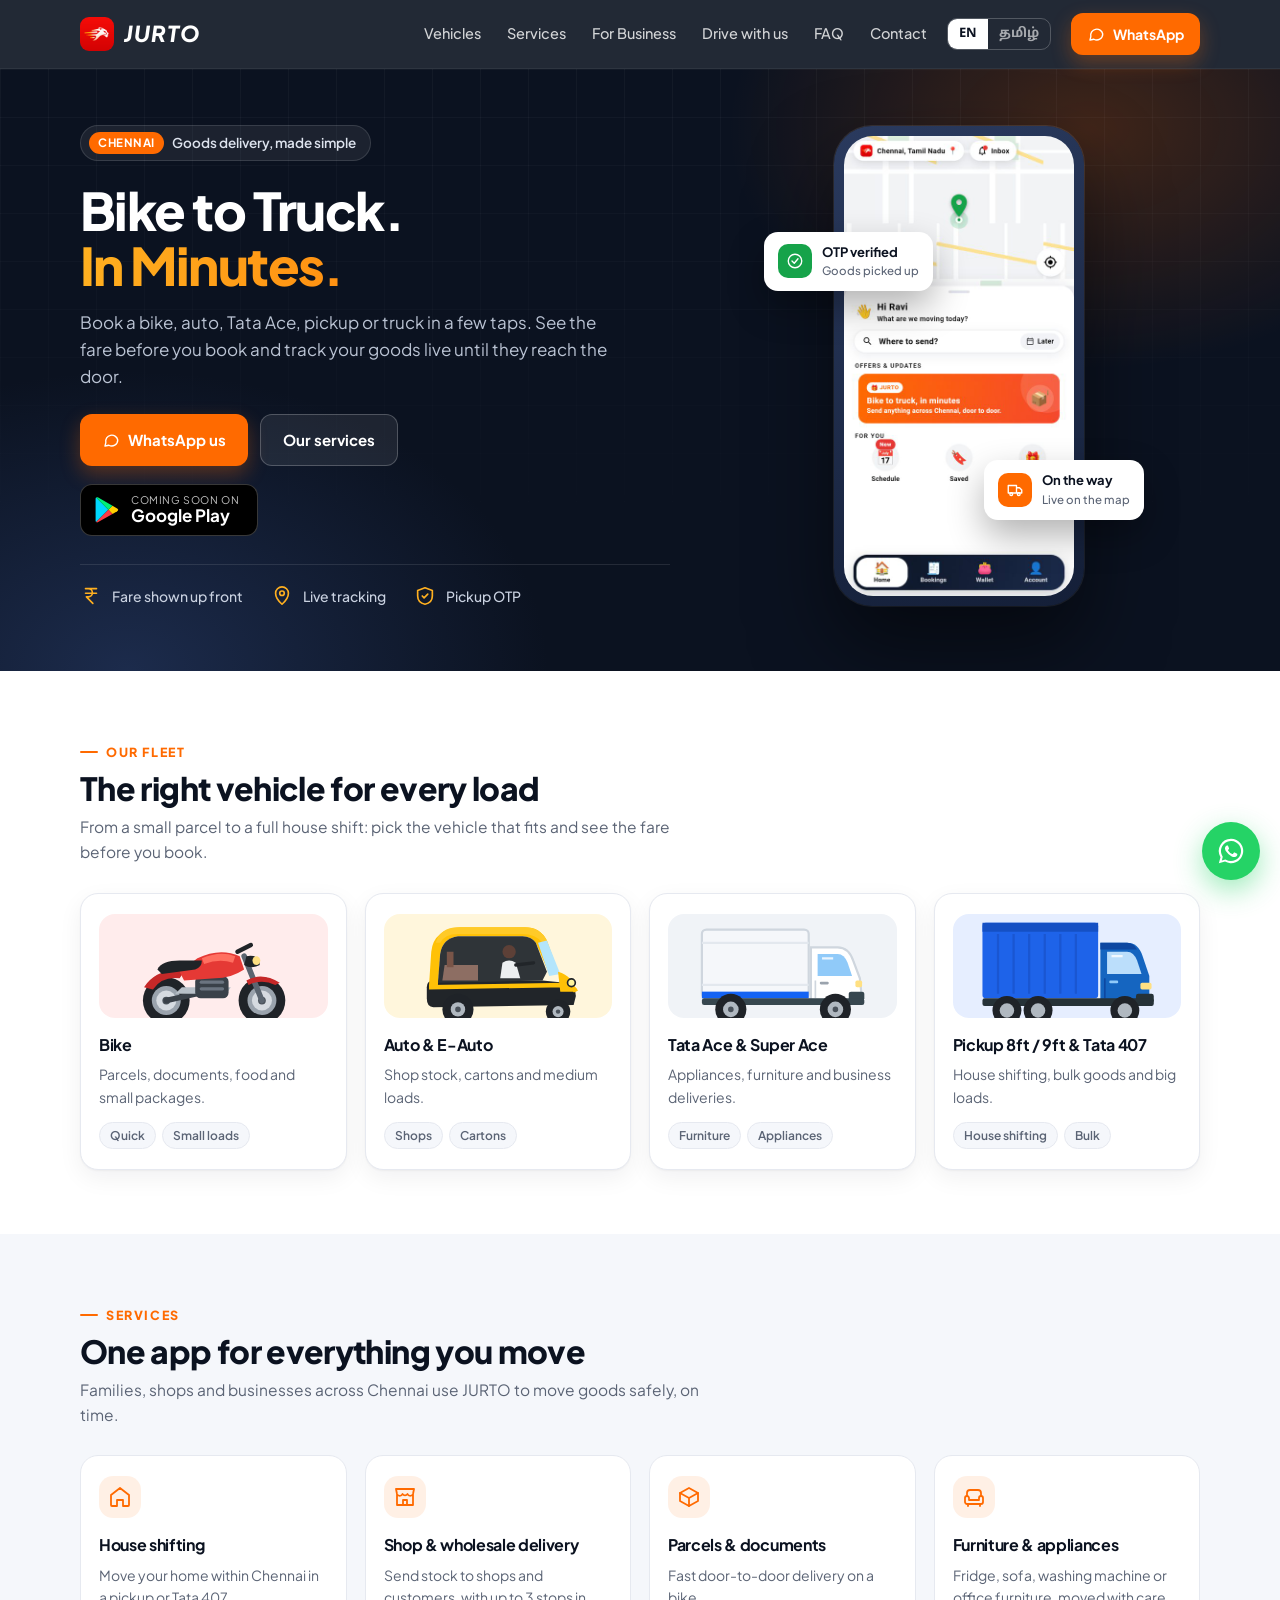
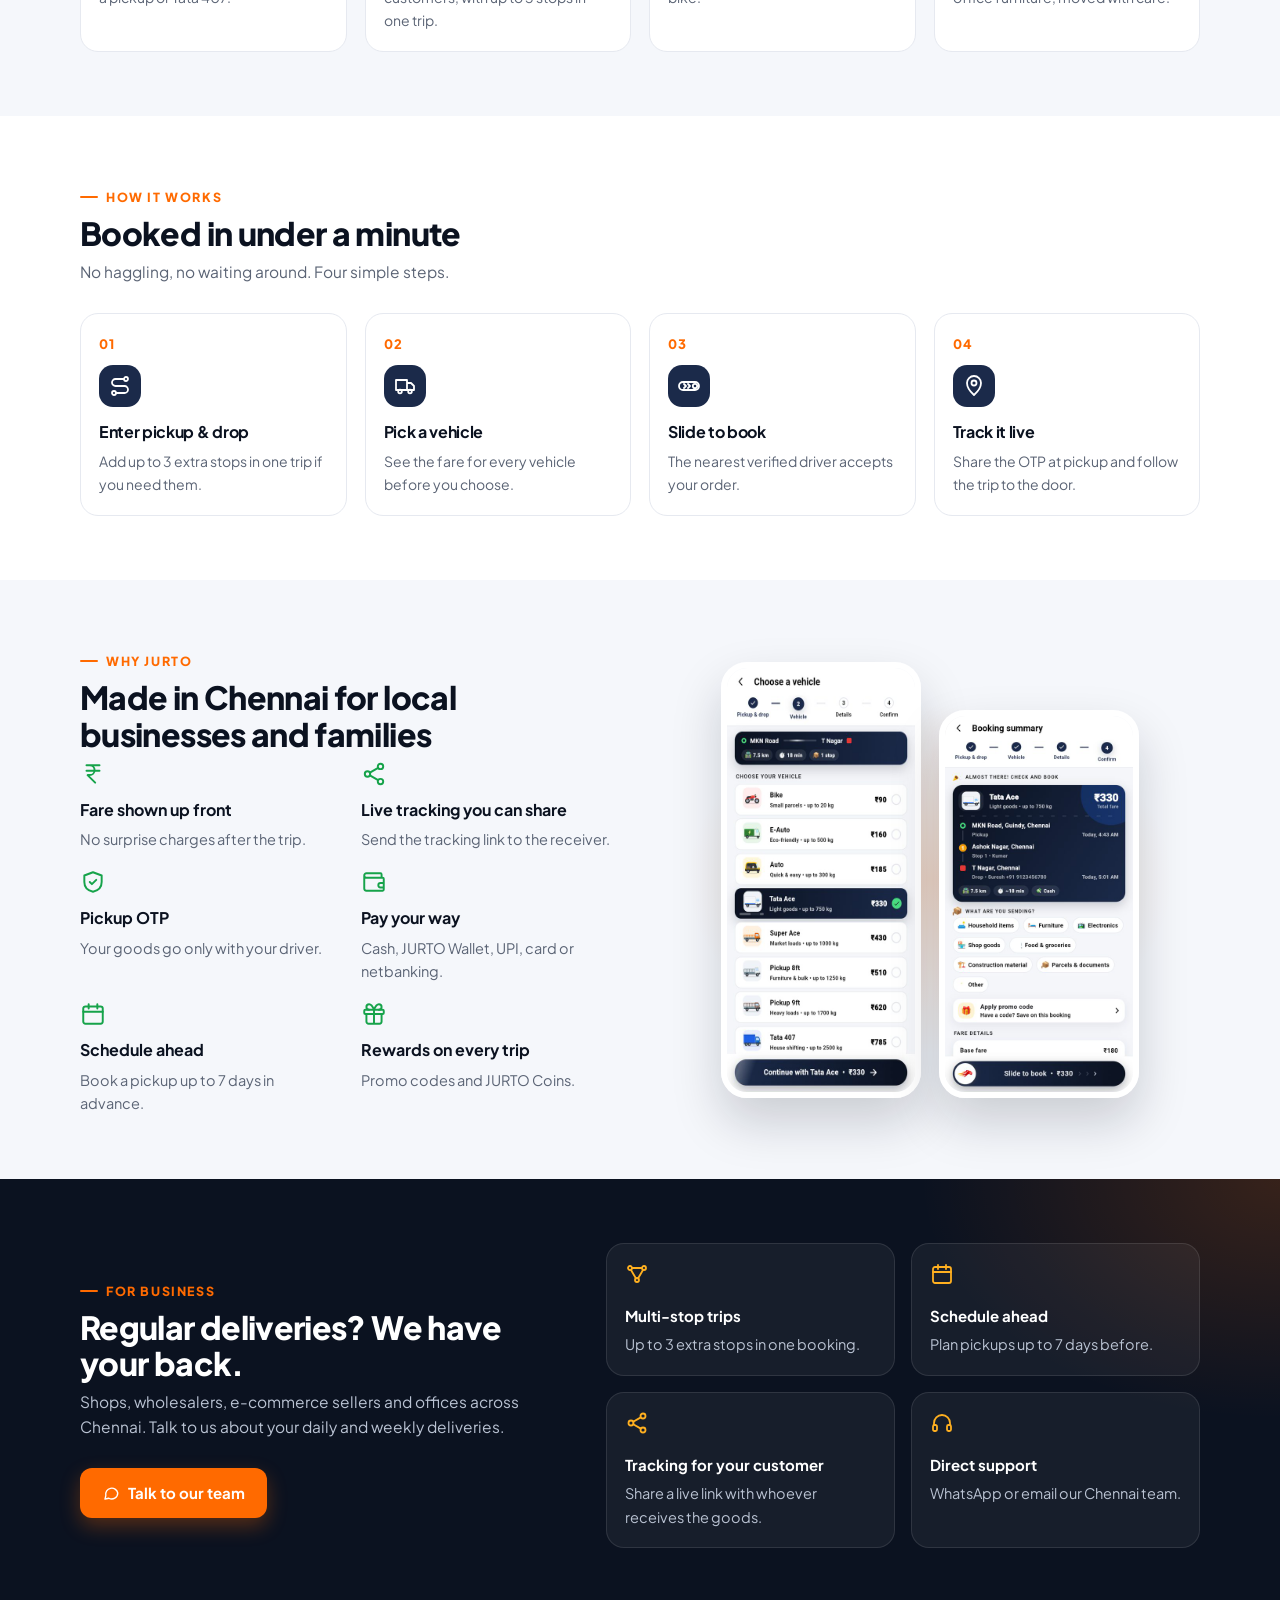
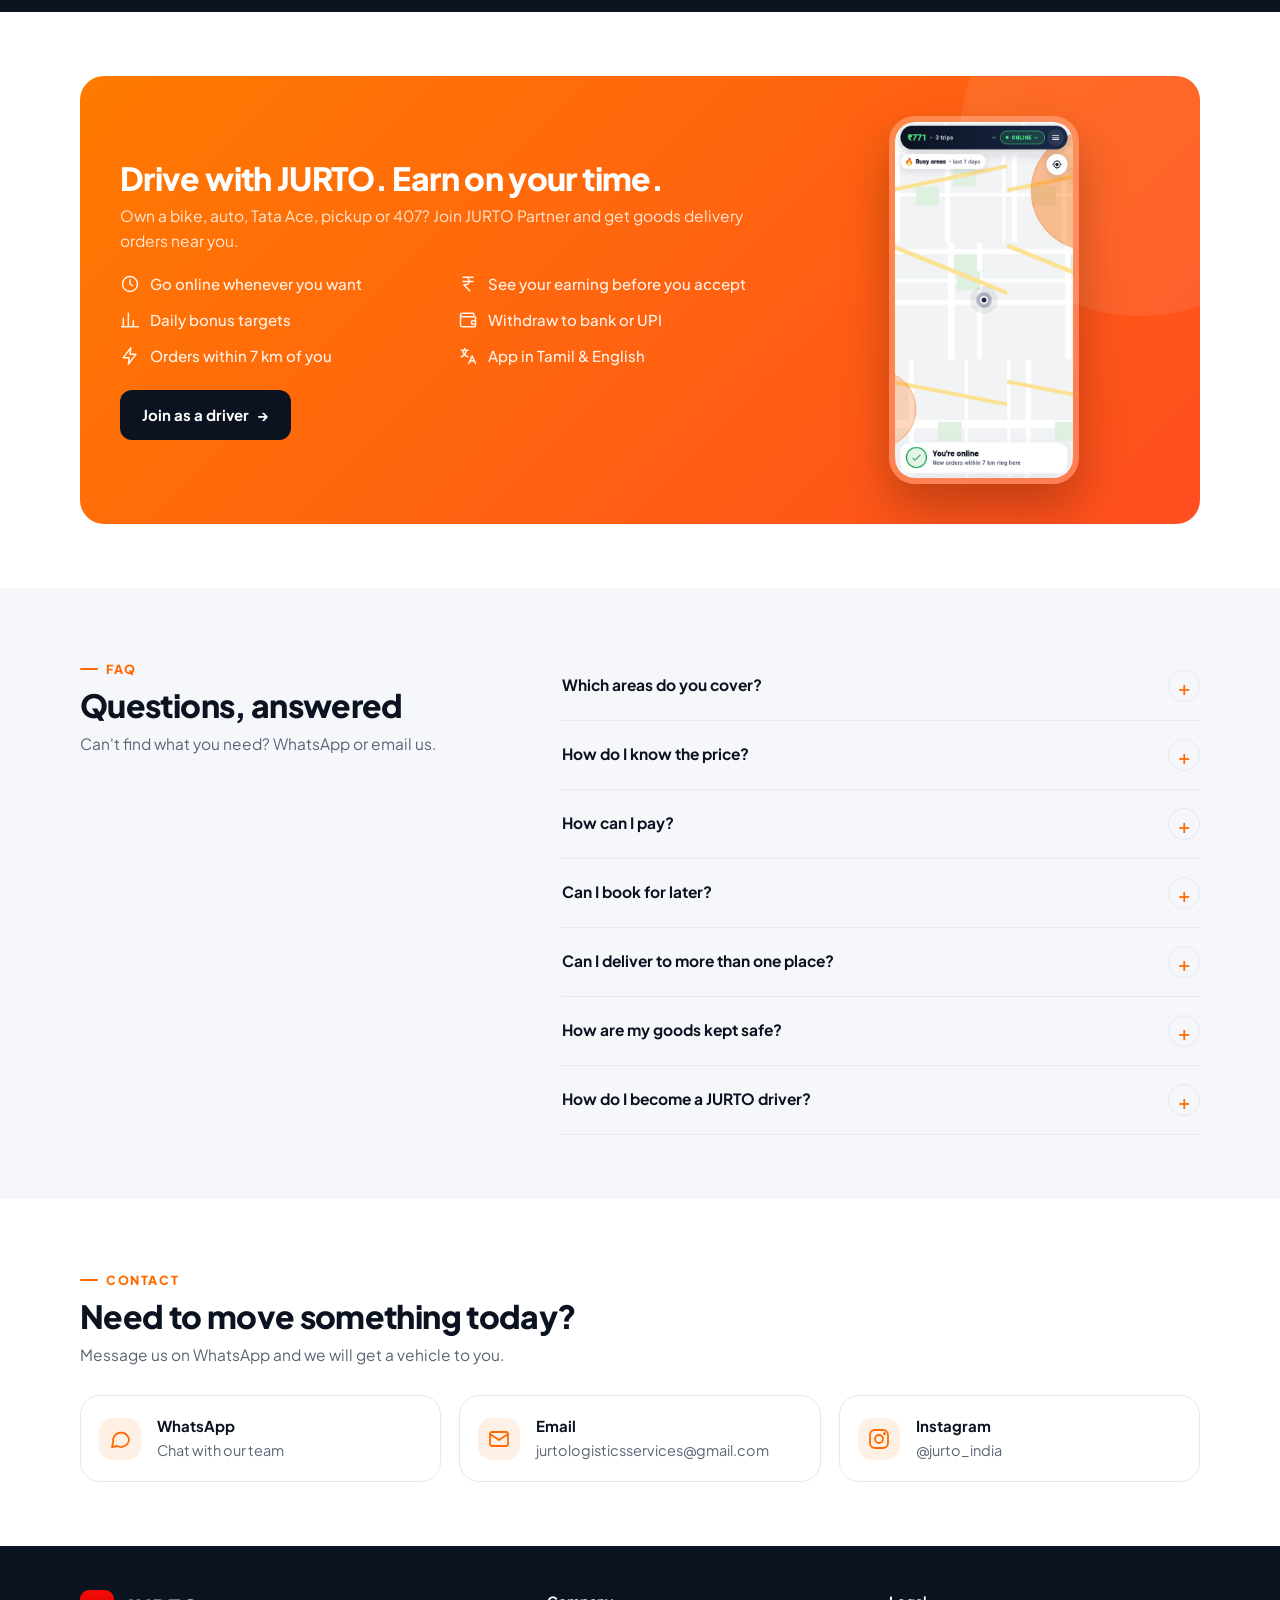
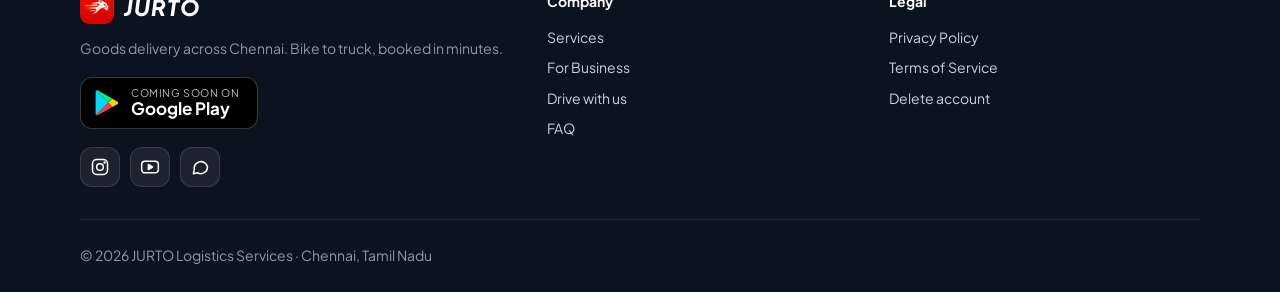
==== commit aeae84bd: "Website: headline 'Bike to Truck. In Minutes.' Replaces 'Move What Matters.' in the hero and the sha" ====
--- a/index.html
+++ b/index.html
@@ -17,7 +17,7 @@
 <link rel="icon" type="image/png" sizes="96x96" href="/img/icon-96.png">
 <link rel="icon" type="image/png" sizes="192x192" href="/img/icon-192.png">
 <link rel="apple-touch-icon" href="img/icon-192.png">
-<meta property="og:title" content="JURTO · Move What Matters">
+<meta property="og:title" content="JURTO · Bike to Truck. In Minutes.">
 <meta property="og:description" content="Book bikes, autos and trucks for goods delivery across Chennai. Live tracking, fair fares, fast pickup.">
 <meta property="og:image" content="https://jurto.in/img/og.jpg">
 <meta property="og:type" content="website">
@@ -81,7 +81,7 @@
 .pill{display:inline-flex;align-items:center;gap:8px;padding:6px 14px 6px 8px;border-radius:999px;background:rgba(255,255,255,.07);border:1px solid rgba(255,255,255,.12);color:#DDE3EE;font-size:13.5px;font-weight:600;margin-bottom:22px}
 .pill b{background:var(--orange);color:#fff;border-radius:999px;padding:2px 9px;font-size:11.5px;letter-spacing:.5px}
 .hero h1{font-size:clamp(38px,6vw,64px);line-height:1.05;margin:0 0 20px;font-weight:800;letter-spacing:-.03em}
-.hero h1 .hl{background:linear-gradient(90deg,#FFB020,#FF6A00);-webkit-background-clip:text;background-clip:text;color:transparent}
+.hero h1 .hl{display:block;background:linear-gradient(90deg,#FFB020,#FF6A00);-webkit-background-clip:text;background-clip:text;color:transparent}
 .hero p.lead{font-size:clamp(16px,2.1vw,19px);color:#BAC3D3;margin:0 0 32px;max-width:540px}
 .hero .ctas{display:flex;flex-wrap:wrap;gap:12px}
 .trust{display:grid;grid-template-columns:repeat(3,auto);justify-content:start;gap:28px;margin-top:40px;padding-top:28px;border-top:1px solid rgba(255,255,255,.1)}
@@ -339,8 +339,8 @@
 <header class="hero">
   <div class="wrap">
     <div>
-      <div class="pill"><b>CHENNAI</b><span data-t="hero_pill">Goods delivery, bike to truck</span></div>
-      <h1><span data-t="hero_h1a">Move What</span> <span class="hl" data-t="hero_h1b">Matters.</span></h1>
+      <div class="pill"><b>CHENNAI</b><span data-t="hero_pill">Goods delivery, made simple</span></div>
+      <h1><span data-t="hero_h1a">Bike to Truck.</span> <span class="hl" data-t="hero_h1b">In Minutes.</span></h1>
       <p class="lead" data-t="hero_lead">Book a bike, auto, Tata Ace, pickup or truck in a few taps. See the fare before you book and track your goods live until they reach the door.</p>
       <div class="ctas">
         <a class="btn btn-main" href="https://wa.me/918189946159" target="_blank" rel="noopener"><svg class="i"><use href="#i-chat"/></svg><span data-t="cta_wa">WhatsApp us</span></a>
@@ -555,7 +555,7 @@
 // Tamil / English. English lives in the markup; Tamil comes from this table.
 const TA = {
   nav_veh: 'வாகனங்கள்', nav_svc: 'சேவைகள்', nav_biz: 'வணிகங்களுக்கு', nav_drive: 'டிரைவராக சேருங்கள்', nav_faq: 'கேள்விகள்', nav_contact: 'தொடர்பு', nav_call: 'வாட்ஸ்அப்',
-  hero_pill: 'பைக் முதல் லாரி வரை, சரக்கு டெலிவரி', hero_h1a: 'உங்கள் சரக்கு,', hero_h1b: 'எங்கள் பொறுப்பு.',
+  hero_pill: 'சரக்கு டெலிவரி, எளிதாக', hero_h1a: 'பைக் முதல் லாரி வரை.', hero_h1b: 'சில நிமிடங்களில்.',
   hero_lead: 'பைக், ஆட்டோ, டாடா ஏஸ், பிக்கப் அல்லது லாரியை சில நொடிகளில் புக் செய்யுங்கள். புக் செய்வதற்கு முன்பே கட்டணம் தெரியும், உங்கள் பொருள் வீடு சேரும் வரை நேரலையில் பாருங்கள்.',
   cta_wa: 'வாட்ஸ்அப்பில் பேசுங்கள்', cta_svc: 'எங்கள் சேவைகள்', play_soon: 'விரைவில்',
   tr1: 'முன்கூட்டியே கட்டணம்', tr2: 'நேரலை டிராக்கிங்', tr3: 'பிக்கப் OTP',
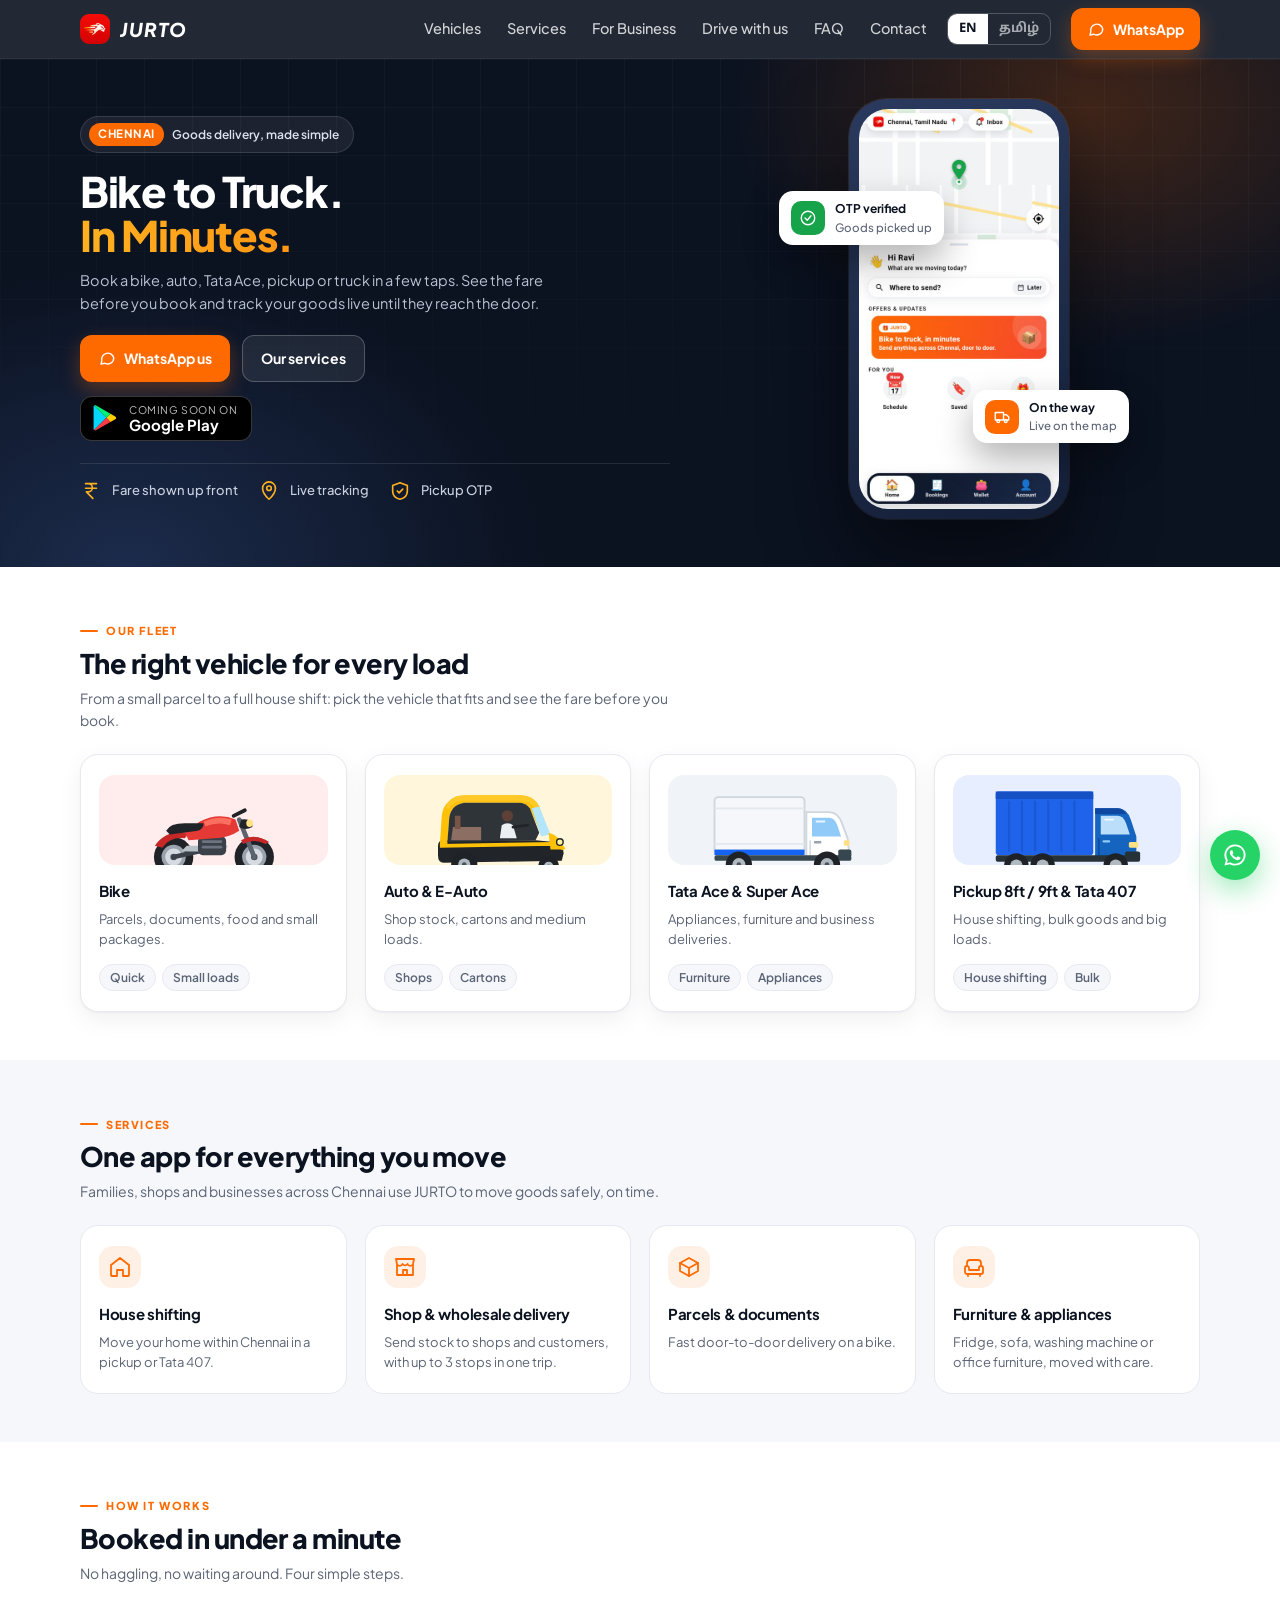
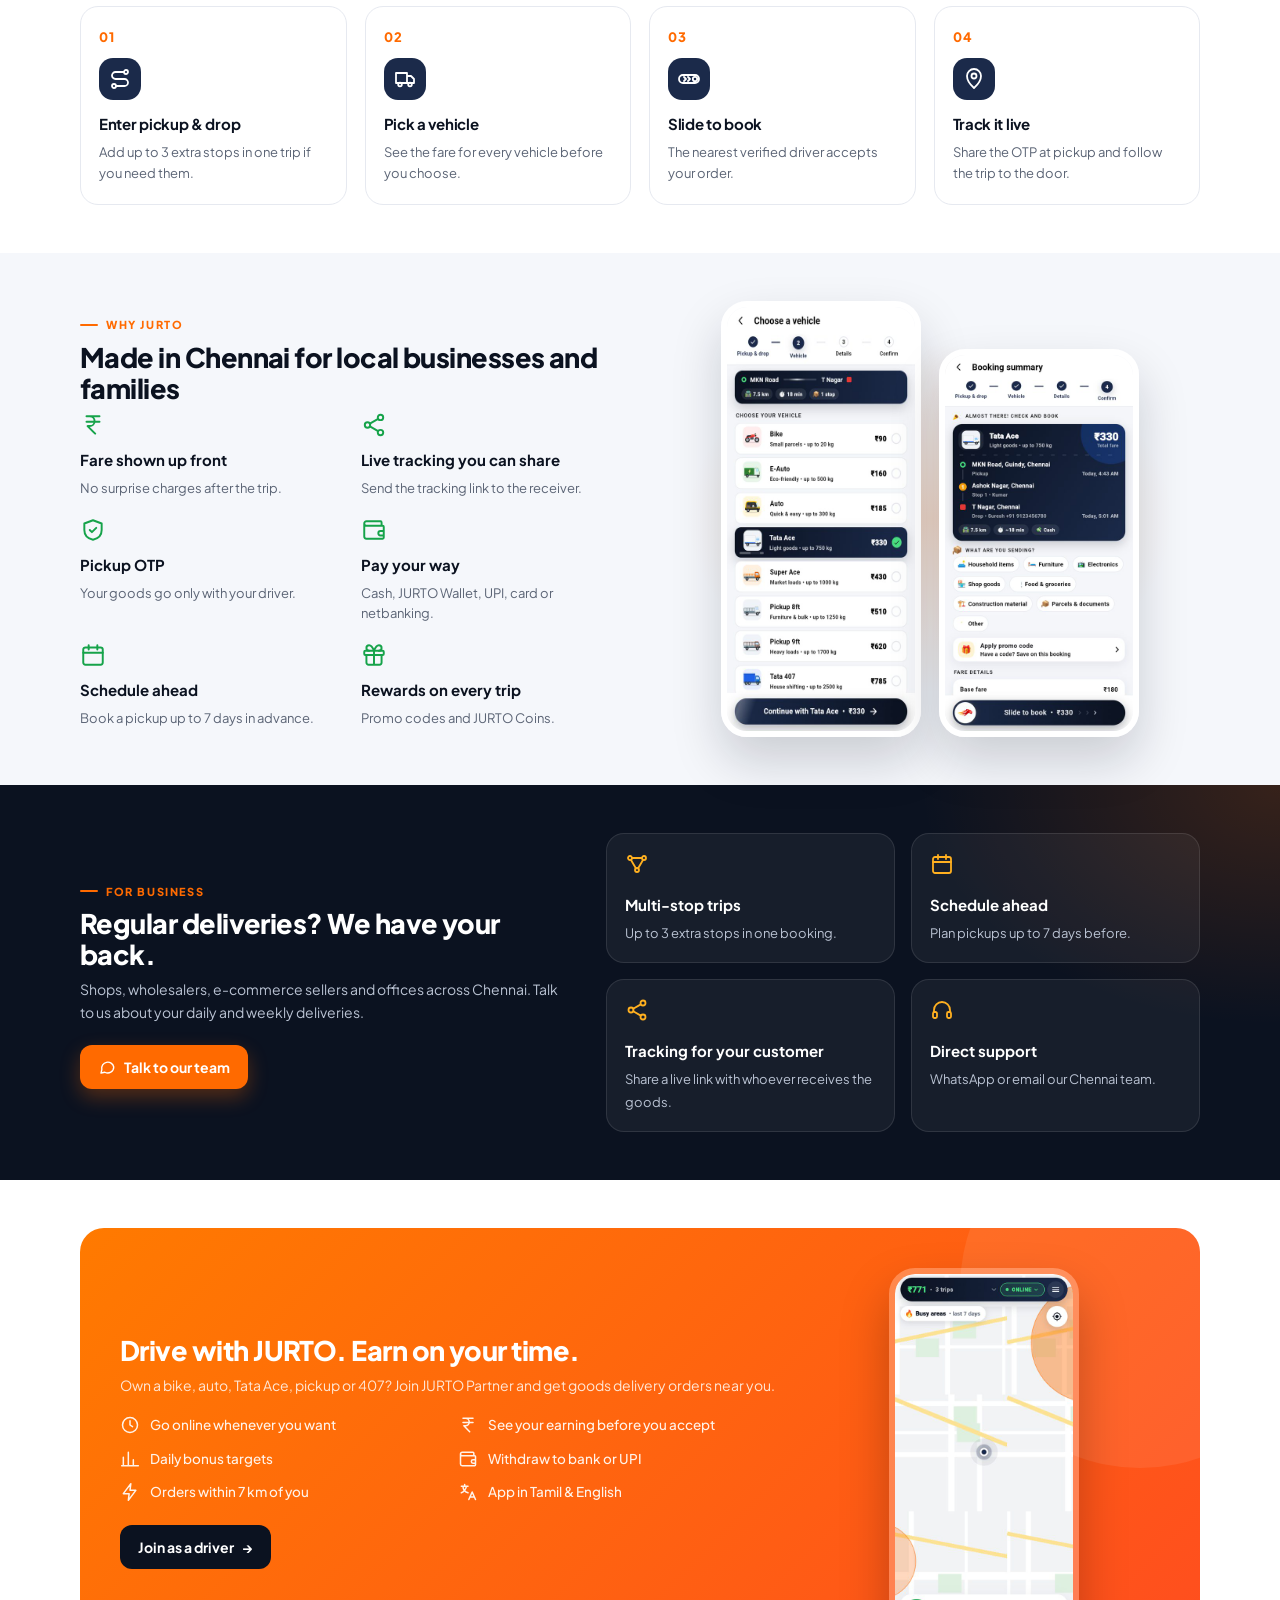
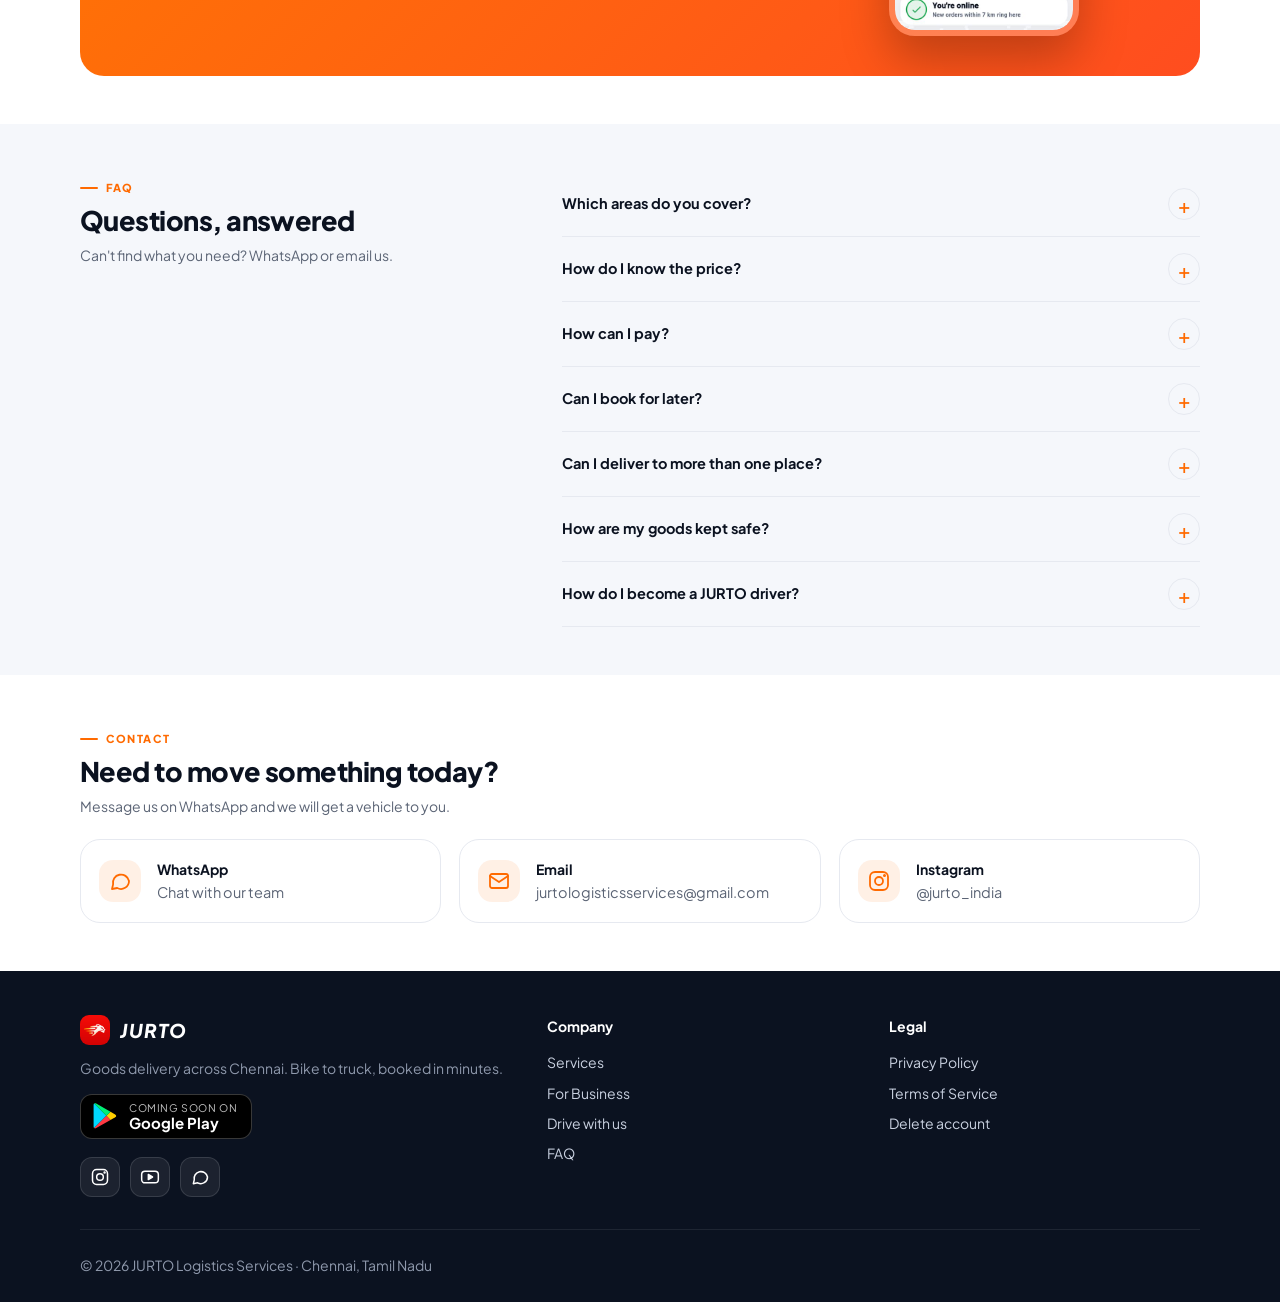
==== commit d69d66fb: "Website: compact, second pass Smaller headline, text, buttons, nav and cards again; less padding. Ve" ====
--- a/index.html
+++ b/index.html
@@ -253,9 +253,42 @@
 .faq summary{padding:14px 0;font-size:15.5px}
 .ccard{padding:18px}
 footer{padding:44px 0 26px}
+/* compact, second pass: smaller still */
+body{font-size:14px}
+section{padding:48px 0}
+h2{font-size:clamp(21px,2.6vw,27px)}
+html[lang="ta"] h2{font-size:clamp(18px,2.3vw,23px)}
+.eyebrow{font-size:11px}
+.sub{font-size:14px;margin:0 0 22px}
+.hero{padding:40px 0 48px}
+.hero h1{font-size:clamp(28px,4vw,42px);margin:0 0 12px}
+html[lang="ta"] .hero h1{font-size:clamp(22px,3.2vw,32px)}
+.pill{font-size:12px;margin-bottom:16px}
+.hero p.lead{font-size:14.5px;margin:0 0 20px;max-width:480px}
+.btn{padding:11px 18px;font-size:14px}
+.play{padding:7px 14px 7px 12px;margin-top:14px}
+.play b{font-size:15px}
+.trust{margin-top:22px;padding-top:16px;gap:20px}
+.trust div{font-size:13px}
+.stage{width:min(220px,55vw)}
+.float{font-size:12px;padding:8px 12px}
+.vcard .art{height:90px}
+.vcard h3,.scard h3,.step h3{font-size:15px}
+.vcard p,.scard p,.step p,.flist span,.bgrid span{font-size:13px}
+.flist b,.bgrid b{font-size:15px}
+.partner h2{font-size:clamp(21px,2.6vw,27px)}
+.partner p{font-size:14px}
+.plist li{font-size:13.5px}
+.faq summary{font-size:14.5px;padding:12px 0}
+.faq details p{font-size:13.5px}
+nav.top .wrap{height:58px}
+.logo{font-size:19px}.logo img{width:30px;height:30px}
+.wa{width:50px;height:50px}.wa svg{width:26px;height:26px}
+.vcard .art img{max-height:84%;width:auto;max-width:78%}
+@media (max-width:620px){.trust{display:flex;flex-wrap:wrap;gap:10px 18px}}
 @media (max-width:820px){
-  section{padding:44px 0}
-  .hero{padding:40px 0 48px}
+  section{padding:36px 0}
+  .hero{padding:28px 0 36px}
   .sub{margin:0 0 22px}
 }
 @media (max-width:520px){
@@ -282,7 +315,7 @@
   .shots img:nth-child(2){margin-top:28px}
   .partner{padding:26px 18px}
   .partner img{width:150px}
-  .stage{width:min(220px,58vw)}
+  .stage{width:min(190px,50vw)}
 }
 </style>
 </head>
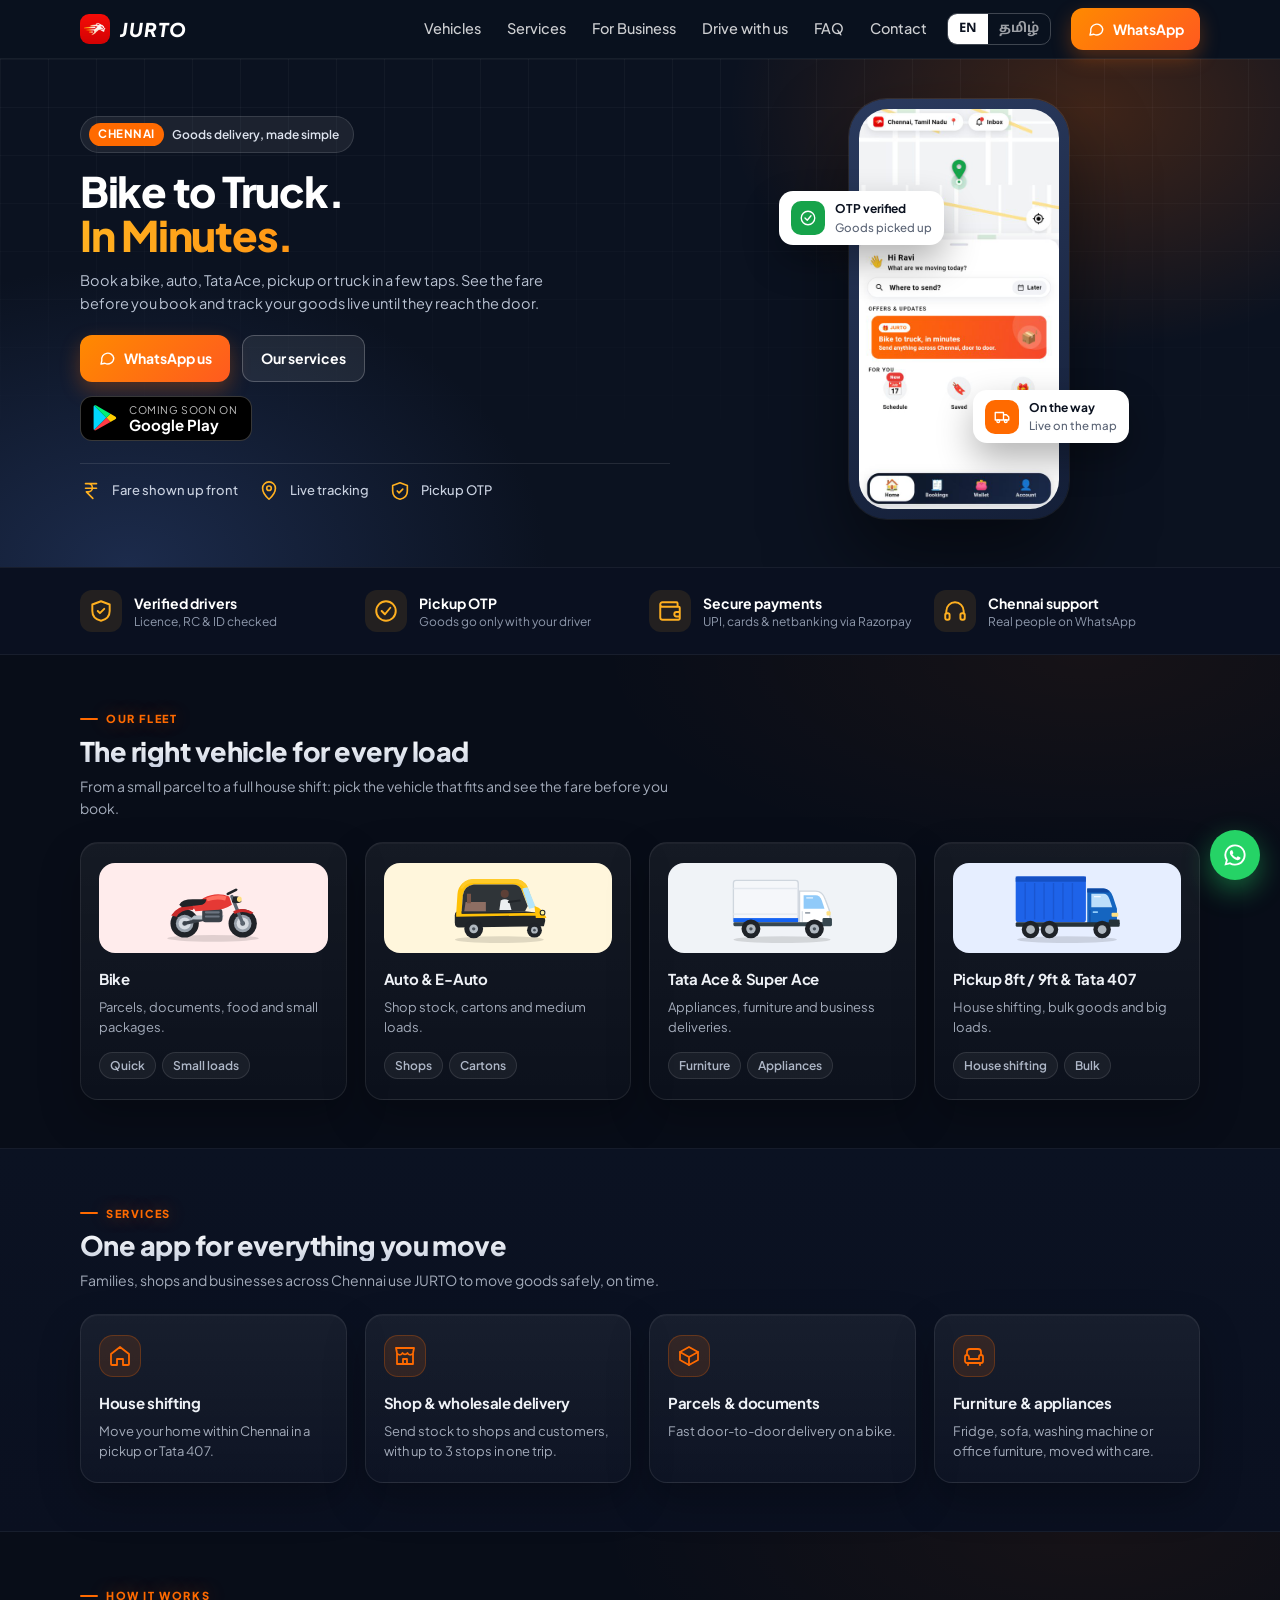
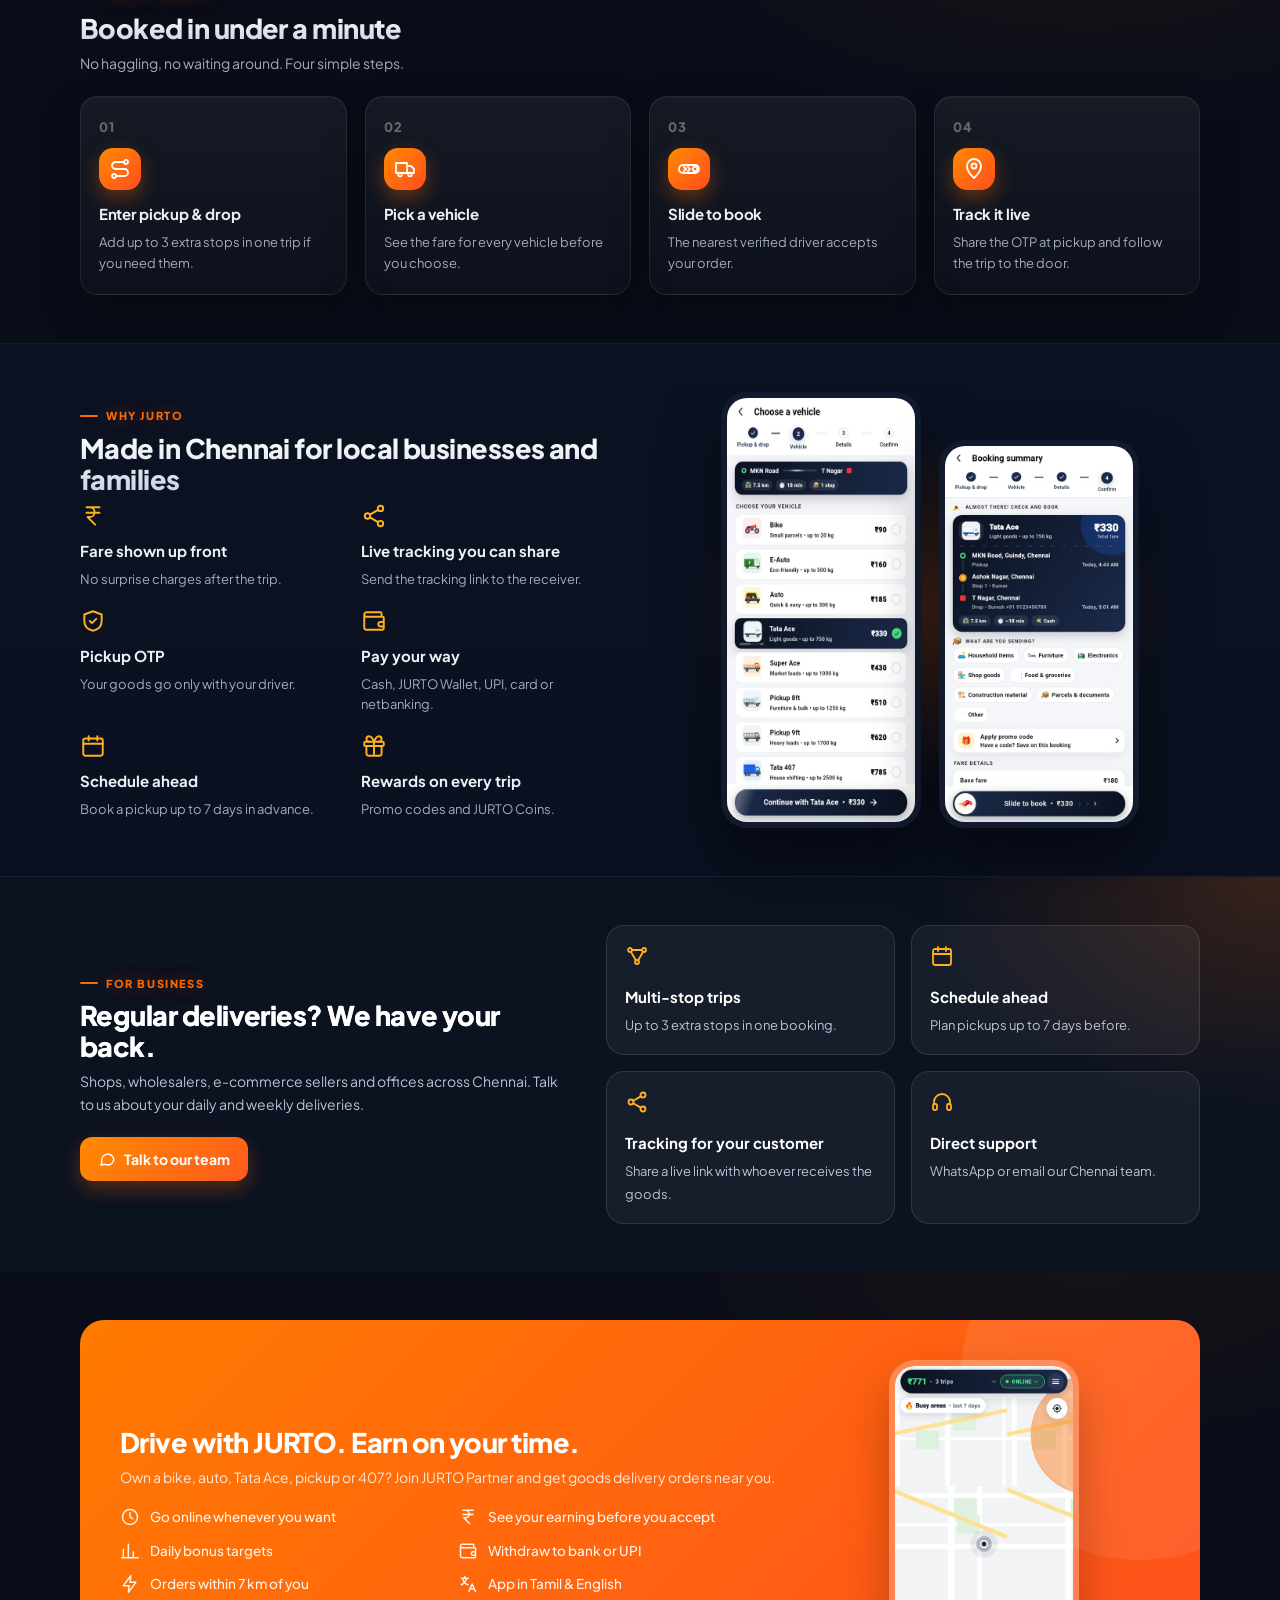
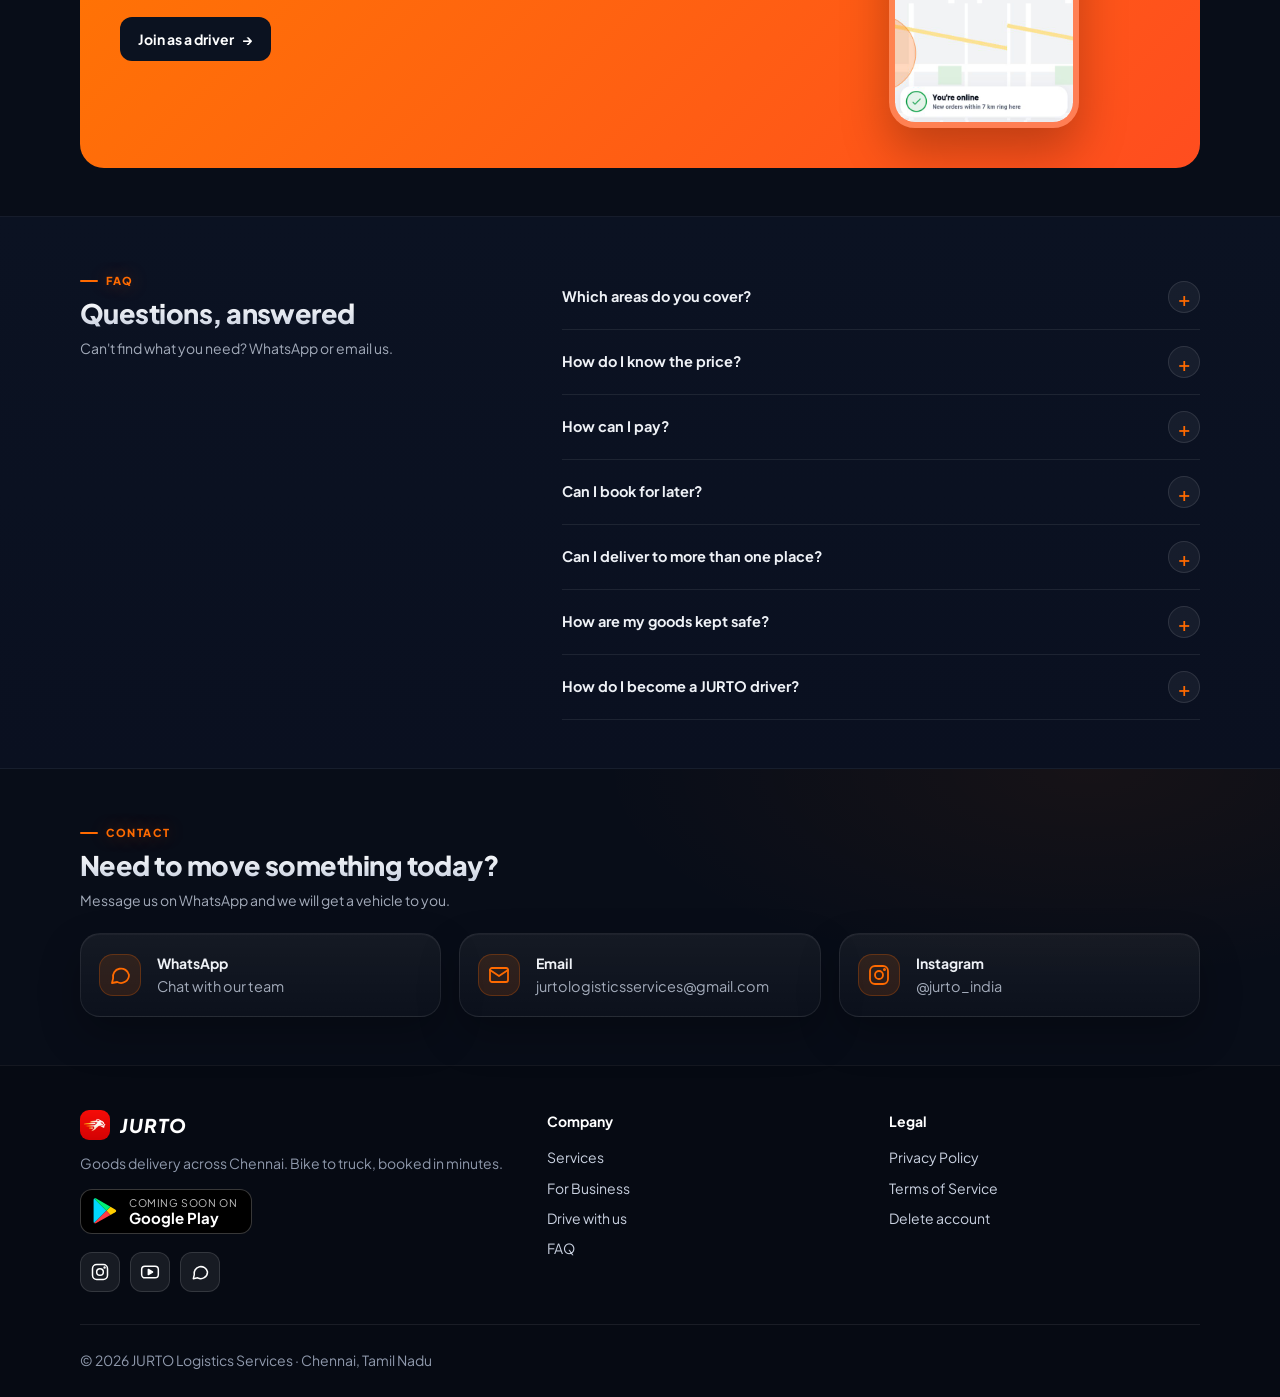
==== commit ff582da3: "Website: premium dark polish and a trust strip The site is now dark for every visitor (not only phon" ====
--- a/index.html
+++ b/index.html
@@ -1,5 +1,5 @@
 <!doctype html>
-<html lang="en">
+<html lang="en" data-theme="dark">
 <head>
 <meta charset="utf-8">
 <script>
@@ -12,7 +12,7 @@
 <link rel="canonical" href="https://jurto.in/">
 <meta property="og:url" content="https://jurto.in/">
 <meta property="og:site_name" content="JURTO">
-<meta name="theme-color" content="#0B1220">
+<meta name="theme-color" content="#080D18">
 <link rel="icon" href="/favicon.ico" sizes="48x48">
 <link rel="icon" type="image/png" sizes="96x96" href="/img/icon-96.png">
 <link rel="icon" type="image/png" sizes="192x192" href="/img/icon-192.png">
@@ -317,6 +317,41 @@
   .partner img{width:150px}
   .stage{width:min(190px,50vw)}
 }
+
+/* premium dark polish */
+:root{--bg:#080D18;--soft:#0B1222;--card:#0F1729;--line:rgba(255,255,255,.08);--ink:#EEF1F6;--muted:#9AA4B6}
+body{background:#080D18}
+section{position:relative}
+section.alt{background:linear-gradient(180deg,#0B1222,#0A1020);border-top:1px solid rgba(255,255,255,.05);border-bottom:1px solid rgba(255,255,255,.05)}
+section:not(.alt):not(.biz)::before{content:"";position:absolute;inset:0;background:radial-gradient(700px 300px at 85% 0,rgba(255,106,0,.06),transparent 70%);pointer-events:none}
+h2{background:linear-gradient(180deg,#fff,#C9D1E0);-webkit-background-clip:text;background-clip:text;color:transparent}
+.partner h2{background:none;color:#fff}
+.eyebrow{text-shadow:0 0 18px rgba(255,106,0,.45)}
+.vcard,.scard,.step,.ccard{background:linear-gradient(180deg,rgba(255,255,255,.055),rgba(255,255,255,.02));border:1px solid rgba(255,255,255,.08);box-shadow:0 1px 0 rgba(255,255,255,.04) inset,0 18px 40px rgba(0,0,0,.25);transition:transform .25s,border-color .25s,box-shadow .25s}
+.vcard:hover,.scard:hover,.step:hover,.ccard:hover{transform:translateY(-4px);border-color:rgba(255,106,0,.45);box-shadow:0 1px 0 rgba(255,255,255,.06) inset,0 22px 50px rgba(255,106,0,.12)}
+.ico{background:rgba(255,106,0,.12);border:1px solid rgba(255,106,0,.25)}
+.step .ico{background:linear-gradient(135deg,#FF8A00,#FF4D1F);border:0;box-shadow:0 8px 20px rgba(255,106,0,.35)}
+.step .n{color:rgba(255,255,255,.35)}
+.vcard .tags span{background:rgba(255,255,255,.05);border-color:rgba(255,255,255,.1);color:#AEB7C7}
+.flist svg.i{color:#FFB020}
+.shots::before{background:radial-gradient(closest-side,rgba(255,106,0,.25),transparent)}
+.shots img{border-color:#121B2E;box-shadow:0 30px 60px rgba(0,0,0,.5)}
+.faq details{border-bottom:1px solid rgba(255,255,255,.08)}
+.faq summary::after{background:rgba(255,255,255,.05);border-color:rgba(255,255,255,.1)}
+nav.top{transition:background .3s,box-shadow .3s}
+nav.top.scrolled{background:rgba(8,13,24,.95);box-shadow:0 10px 30px rgba(0,0,0,.35)}
+.btn-main{background:linear-gradient(135deg,#FF8A00,#FF5A1F)}
+.trustbar{background:#0A1020;border-top:1px solid rgba(255,255,255,.06);border-bottom:1px solid rgba(255,255,255,.06)}
+.trustbar .wrap{display:grid;grid-template-columns:repeat(4,1fr);gap:18px;padding-top:22px;padding-bottom:22px}
+.trustbar .wrap>div{display:flex;gap:12px;align-items:center}
+.trustbar svg.i{color:#FFB020;width:26px;height:26px;padding:8px;box-sizing:content-box;border-radius:12px;background:rgba(255,176,32,.1)}
+.trustbar b{display:block;font-size:14px;color:#fff}
+.trustbar small{display:block;font-size:12px;color:#8F99AC;line-height:1.35}
+@media (max-width:900px){.trustbar .wrap{grid-template-columns:1fr 1fr}}
+@media (max-width:520px){.trustbar .wrap{gap:14px 10px;padding-top:16px;padding-bottom:16px}.trustbar svg.i{width:20px;height:20px;padding:6px}.trustbar b{font-size:13px}.trustbar small{font-size:11px}}
+footer{background:#060A13;border-top:1px solid rgba(255,255,255,.06)}
+.vcard .art img{height:74px;width:auto;max-width:86%;max-height:none}
+@media (max-width:520px){.vcard .art img{height:58px}}
 </style>
 </head>
 <body>
@@ -394,6 +429,15 @@
   </div>
 </header>
 
+<div class="trustbar">
+  <div class="wrap">
+    <div><svg class="i"><use href="#i-shield"/></svg><span><b data-t="tz1">Verified drivers</b><small data-t="tz1s">Licence, RC & ID checked</small></span></div>
+    <div><svg class="i"><use href="#i-check"/></svg><span><b data-t="tz2">Pickup OTP</b><small data-t="tz2s">Goods go only with your driver</small></span></div>
+    <div><svg class="i"><use href="#i-wallet"/></svg><span><b data-t="tz3">Secure payments</b><small data-t="tz3s">UPI, cards & netbanking via Razorpay</small></span></div>
+    <div><svg class="i"><use href="#i-headset"/></svg><span><b data-t="tz4">Chennai support</b><small data-t="tz4s">Real people on WhatsApp</small></span></div>
+  </div>
+</div>
+
 <section id="vehicles">
   <div class="wrap">
     <div class="eyebrow reveal" data-t="veh_eye">Our fleet</div>
@@ -584,6 +628,8 @@
 
 <script>
 document.getElementById('yr').textContent = new Date().getFullYear();
+const nav = document.querySelector('nav.top');
+addEventListener('scroll', () => nav.classList.toggle('scrolled', scrollY > 8), { passive: true });
 
 // Tamil / English. English lives in the markup; Tamil comes from this table.
 const TA = {
@@ -632,6 +678,7 @@
   q7: 'JURTO டிரைவர் ஆவது எப்படி?', a7: 'JURTO Partner ஆப்பில் உங்கள் மொபைல் எண்ணுடன் பதிவு செய்து, லைசென்ஸ், RC புக் மற்றும் அடையாள சான்றைச் சேர்த்து, சரிபார்ப்புக்குப் பிறகு ஆன்லைனில் வாருங்கள்.',
   c_eye: 'தொடர்பு', c_h: 'இன்றே ஏதாவது அனுப்ப வேண்டுமா?', c_sub: 'வாட்ஸ்அப்பில் மெசேஜ் செய்யுங்கள், உங்களுக்கு வாகனம் அனுப்புகிறோம்.',
   c2d: 'எங்கள் குழுவுடன் பேசுங்கள்', c3: 'மின்னஞ்சல்',
+  tz1: 'சரிபார்க்கப்பட்ட டிரைவர்கள்', tz1s: 'லைசென்ஸ், RC & அடையாள அட்டை சரிபார்ப்பு', tz2: 'பிக்கப் OTP', tz2s: 'உங்கள் டிரைவரிடம் மட்டுமே பொருள்', tz3: 'பாதுகாப்பான பணம்', tz3s: 'Razorpay மூலம் UPI, கார்டு & நெட்பேங்கிங்', tz4: 'சென்னை உதவி', tz4s: 'வாட்ஸ்அப்பில் உண்மையான மனிதர்கள்',
   ft_about: 'சென்னை முழுவதும் சரக்கு டெலிவரி. பைக் முதல் லாரி வரை, சில நிமிடங்களில் புக்கிங்.', ft_co: 'நிறுவனம்', ft_legal: 'சட்டம்', ft_priv: 'தனியுரிமைக் கொள்கை', ft_terms: 'சேவை விதிமுறைகள்', ft_del: 'கணக்கை நீக்க'
 };
 const nodes = [...document.querySelectorAll('[data-t]')];
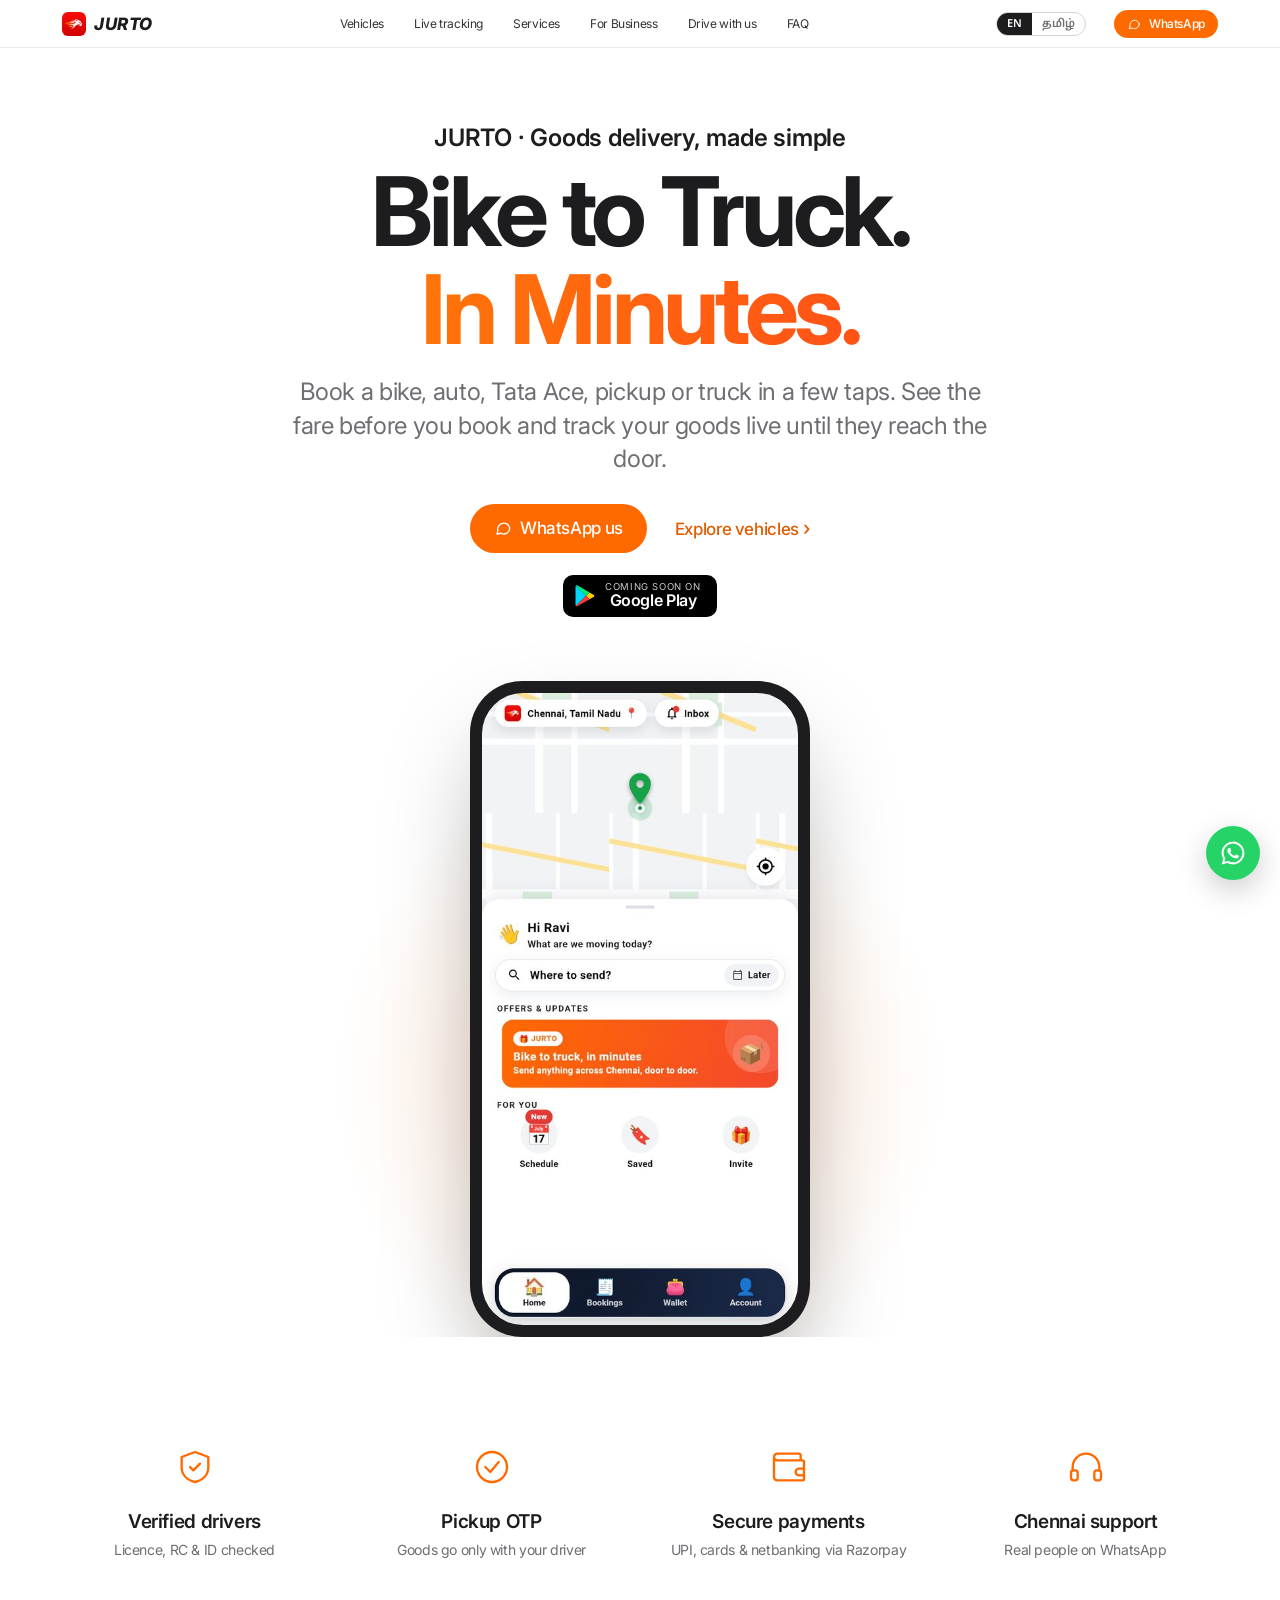
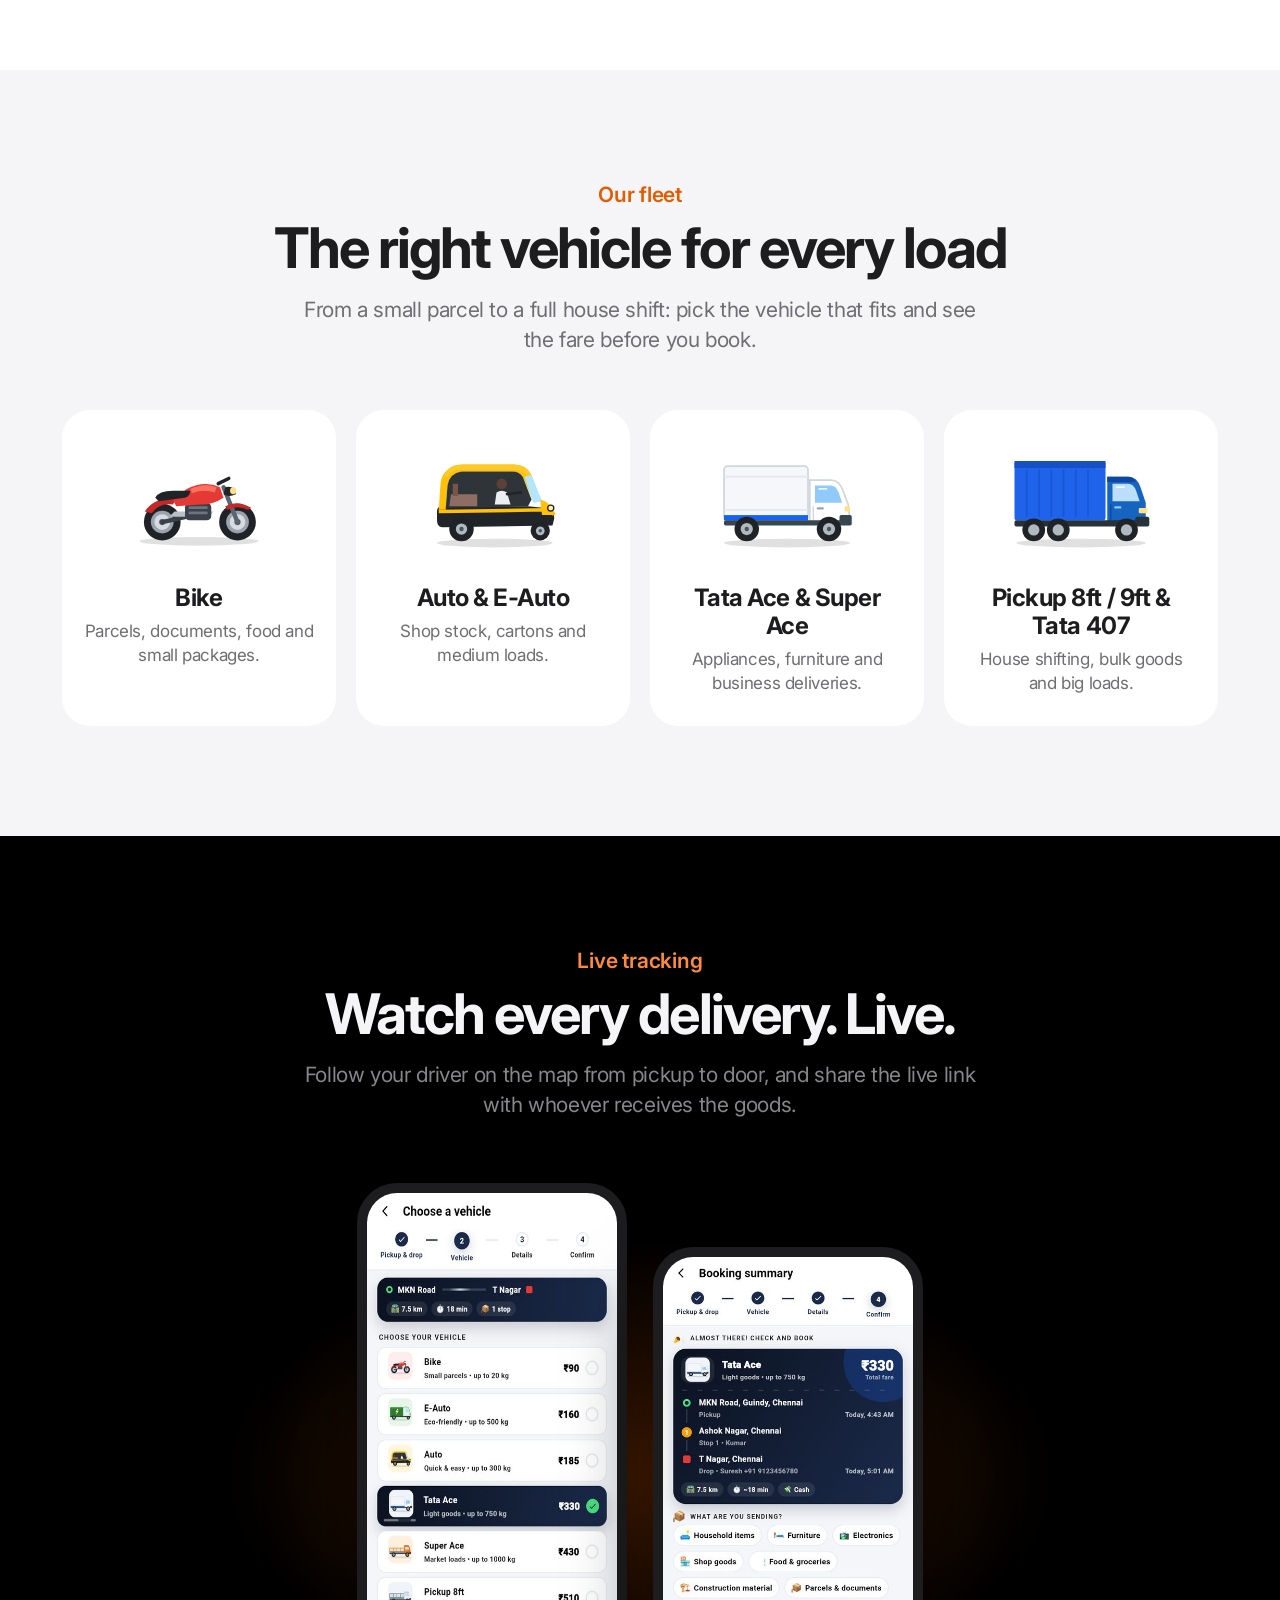
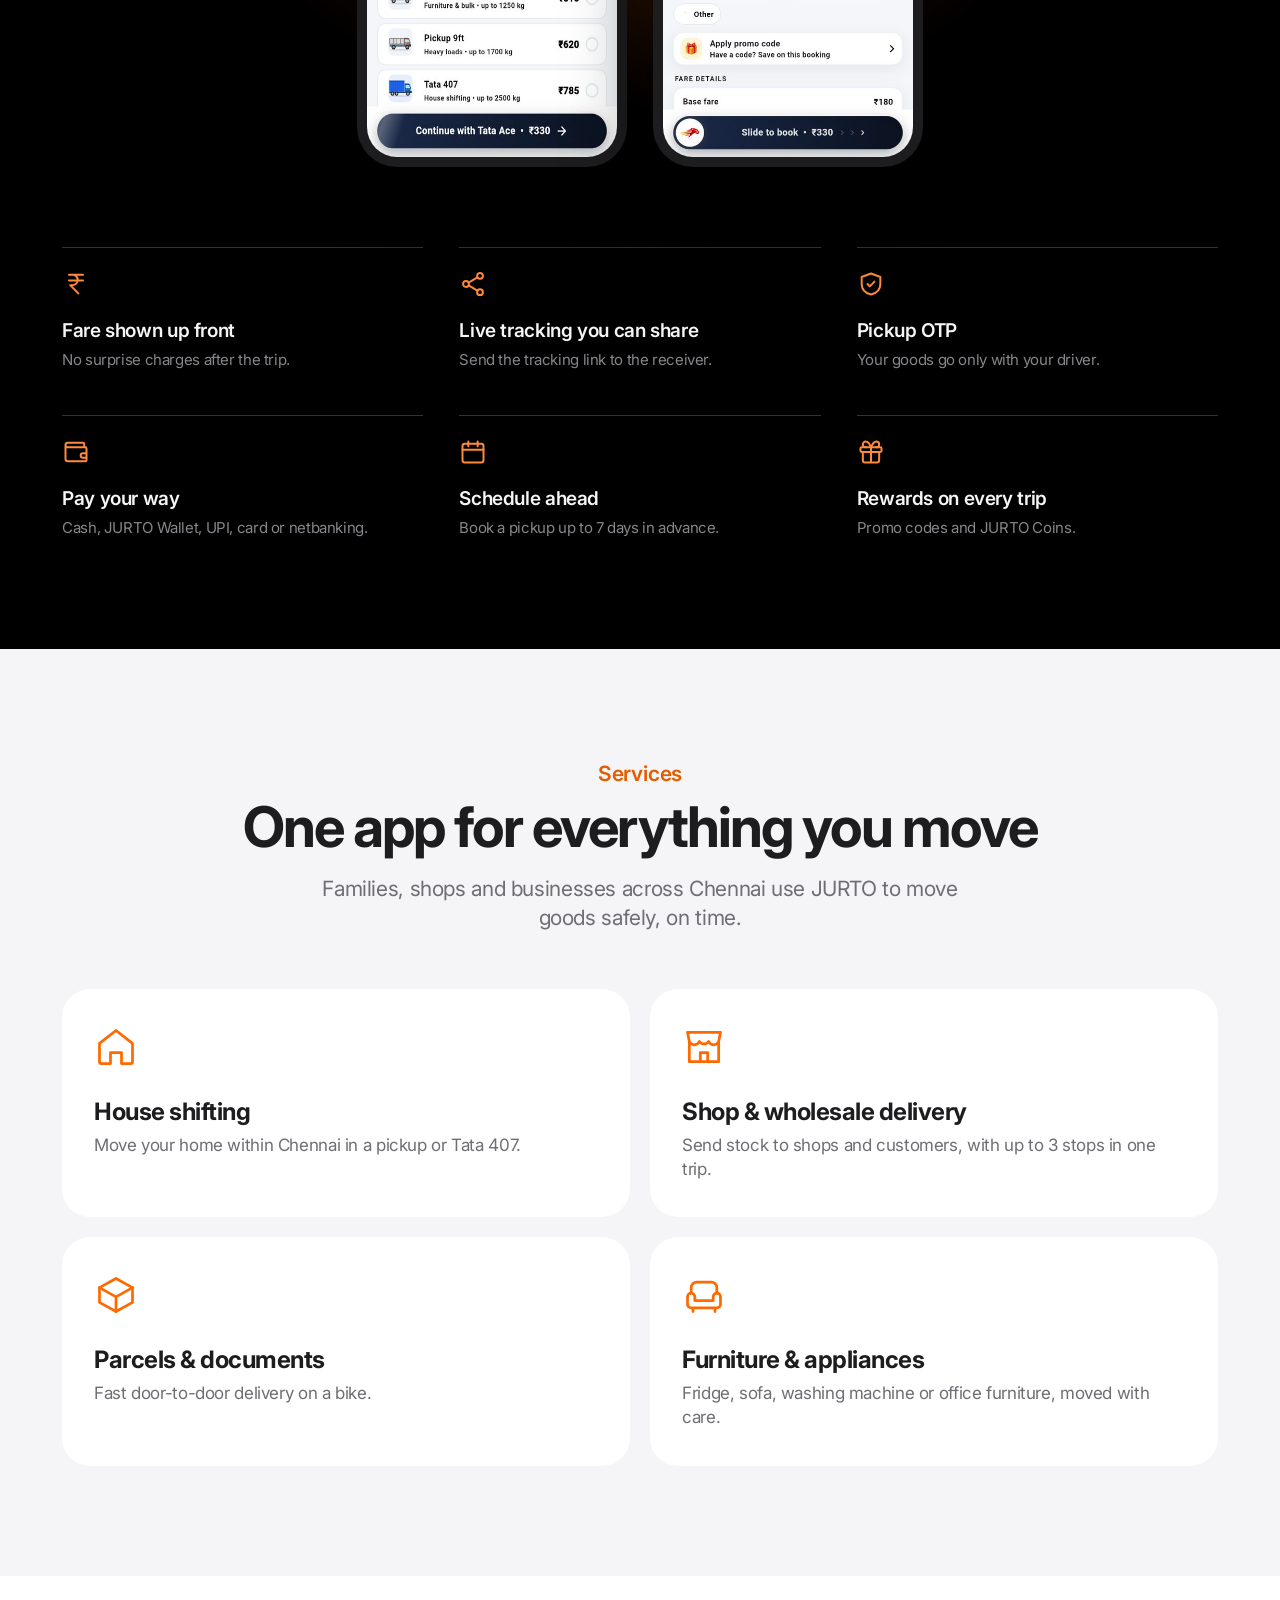
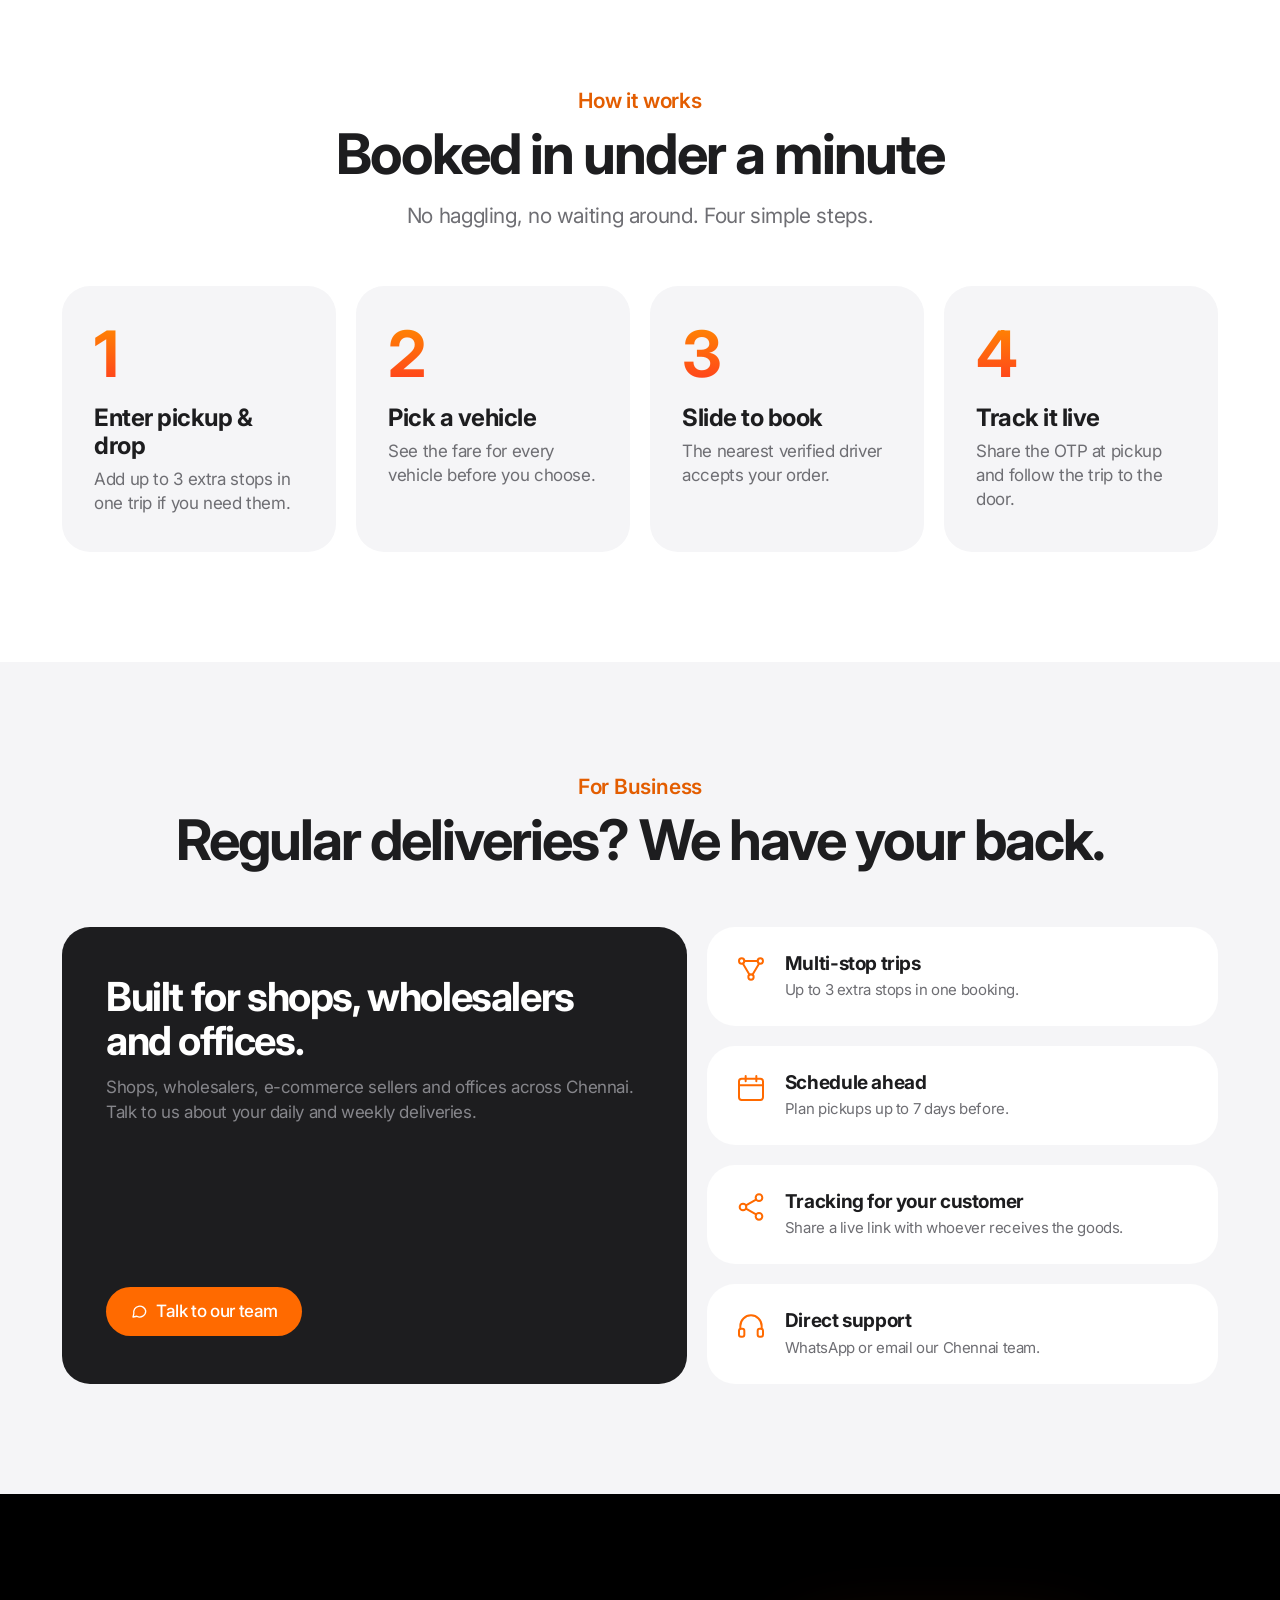
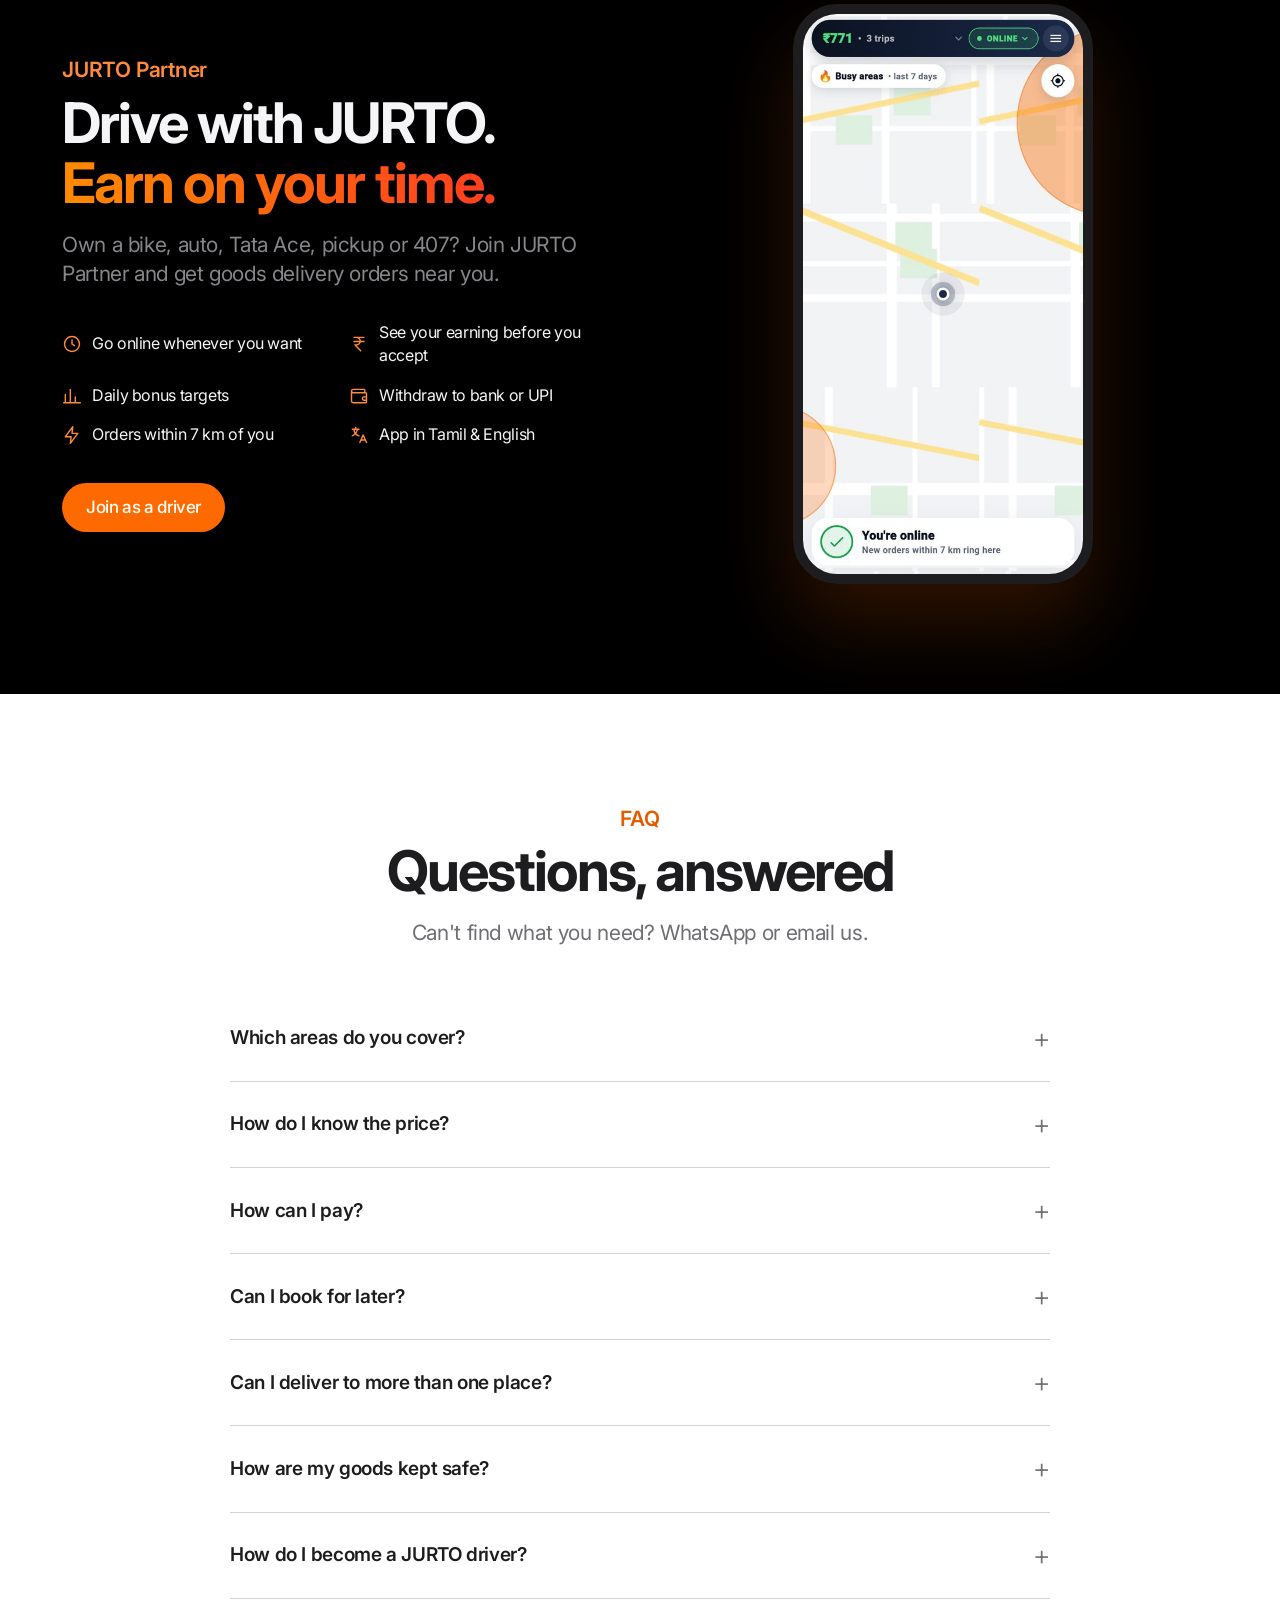
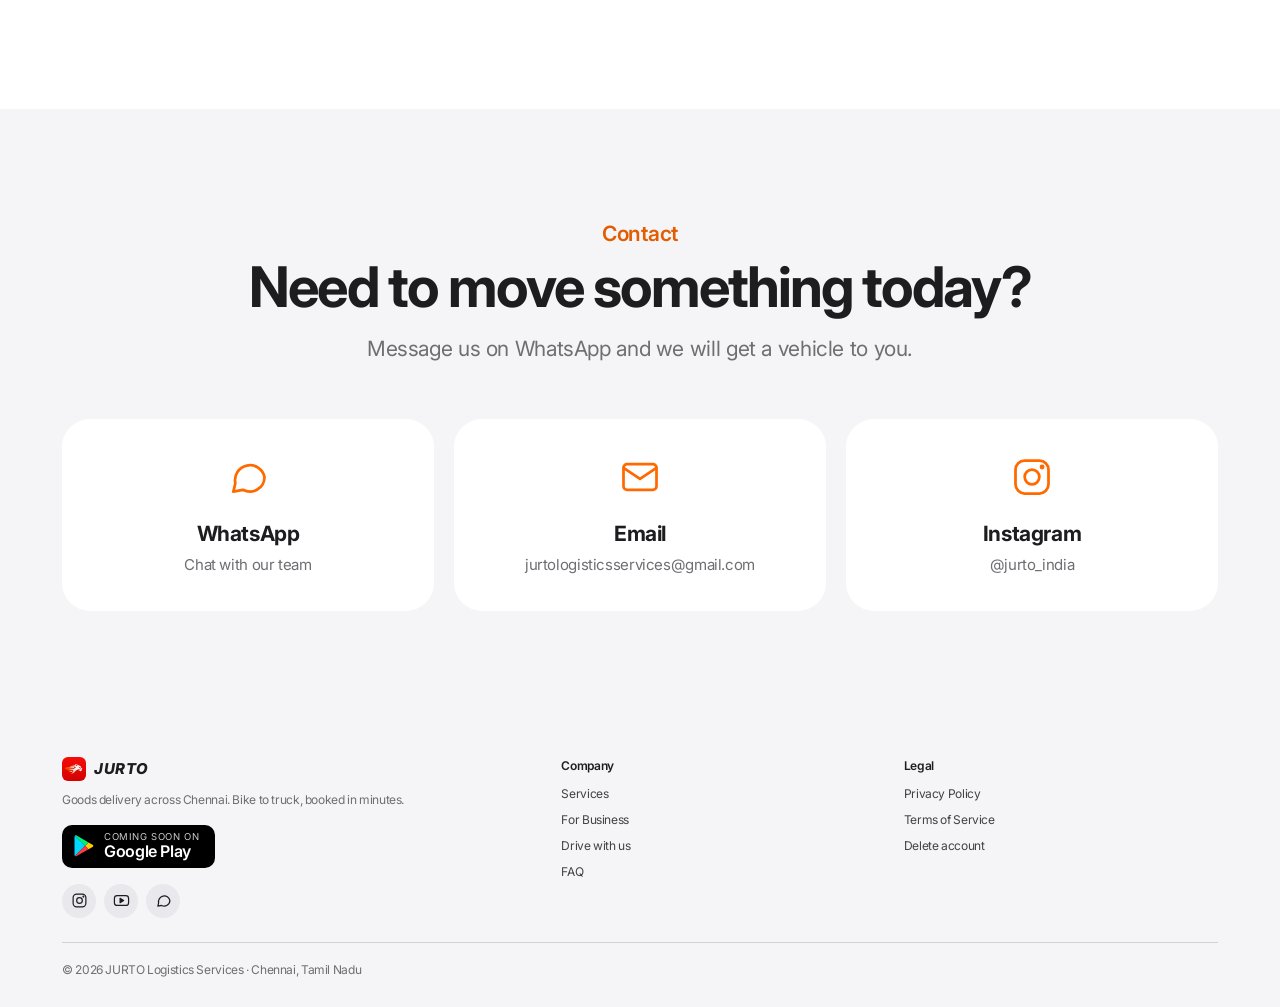
==== commit 7ebf4f97: "Website: Apple-style redesign Light, airy layout in the style of apple.com: big centred headlines wi" ====
--- a/index.html
+++ b/index.html
@@ -1,5 +1,5 @@
 <!doctype html>
-<html lang="en" data-theme="dark">
+<html lang="en">
 <head>
 <meta charset="utf-8">
 <script>
@@ -12,346 +12,208 @@
 <link rel="canonical" href="https://jurto.in/">
 <meta property="og:url" content="https://jurto.in/">
 <meta property="og:site_name" content="JURTO">
-<meta name="theme-color" content="#080D18">
+<meta name="theme-color" content="#ffffff">
 <link rel="icon" href="/favicon.ico" sizes="48x48">
 <link rel="icon" type="image/png" sizes="96x96" href="/img/icon-96.png">
 <link rel="icon" type="image/png" sizes="192x192" href="/img/icon-192.png">
 <link rel="apple-touch-icon" href="img/icon-192.png">
 <meta property="og:title" content="JURTO · Bike to Truck. In Minutes.">
 <meta property="og:description" content="Book bikes, autos and trucks for goods delivery across Chennai. Live tracking, fair fares, fast pickup.">
-<meta property="og:image" content="https://jurto.in/img/og.jpg">
+<meta property="og:image" content="https://jurto.in/img/share.jpg">
+<meta property="og:image:width" content="1200">
+<meta property="og:image:height" content="630">
+<meta name="twitter:card" content="summary_large_image">
 <meta property="og:type" content="website">
 <script type="application/ld+json">
-{"@context":"https://schema.org","@type":"LocalBusiness","name":"JURTO","alternateName":"JURTO Logistics Services","url":"https://jurto.in/","logo":"https://jurto.in/img/icon-192.png","image":"https://jurto.in/img/og.jpg","description":"Goods delivery across Chennai: bike, auto, Tata Ace, pickup and Tata 407, with live tracking.","email":"jurtologisticsservices@gmail.com","sameAs":["https://www.instagram.com/jurto_india/","https://www.youtube.com/@jurto_india"],"address":{"@type":"PostalAddress","addressLocality":"Chennai","addressRegion":"Tamil Nadu","addressCountry":"IN"},"areaServed":{"@type":"City","name":"Chennai"}}
+{"@context":"https://schema.org","@type":"LocalBusiness","name":"JURTO","alternateName":"JURTO Logistics Services","url":"https://jurto.in/","logo":"https://jurto.in/img/icon-192.png","image":"https://jurto.in/img/share.jpg","description":"Goods delivery across Chennai: bike, auto, Tata Ace, pickup and Tata 407, with live tracking.","email":"jurtologisticsservices@gmail.com","sameAs":["https://www.instagram.com/jurto_india/","https://www.youtube.com/@jurto_india"],"address":{"@type":"PostalAddress","addressLocality":"Chennai","addressRegion":"Tamil Nadu","addressCountry":"IN"},"areaServed":{"@type":"City","name":"Chennai"}}
 </script>
 <link rel="preconnect" href="https://fonts.googleapis.com">
 <link rel="preconnect" href="https://fonts.gstatic.com" crossorigin>
-<link href="https://fonts.googleapis.com/css2?family=Plus+Jakarta+Sans:wght@400;500;600;700;800&family=Noto+Sans+Tamil:wght@400;600;700;800&display=swap" rel="stylesheet">
+<link href="https://fonts.googleapis.com/css2?family=Inter:wght@400;500;600;700;800&family=Noto+Sans+Tamil:wght@400;600;700&display=swap" rel="stylesheet">
 <style>
-:root{--ink:#0B1220;--navy:#1B2A4A;--muted:#5B6475;--line:#E6E9F0;--bg:#fff;--soft:#F5F7FB;--card:#fff;--orange:#FF6A00;--amber:#FFB020;--good:#16A34A;--shadow:0 1px 2px rgba(11,18,32,.04),0 8px 24px rgba(11,18,32,.06)}
-@media (prefers-color-scheme:dark){:root:not([data-theme="light"]){--ink:#EEF1F6;--muted:#A3ABBA;--line:#243049;--bg:#0B1220;--soft:#0F182B;--card:#121B2E;--shadow:0 1px 2px rgba(0,0,0,.2),0 8px 24px rgba(0,0,0,.25)}}
-:root[data-theme="dark"]{--ink:#EEF1F6;--muted:#A3ABBA;--line:#243049;--bg:#0B1220;--soft:#0F182B;--card:#121B2E;--shadow:0 1px 2px rgba(0,0,0,.2),0 8px 24px rgba(0,0,0,.25)}
+:root{--bg:#fff;--alt:#f5f5f7;--ink:#1d1d1f;--muted:#6e6e73;--line:#d2d2d7;--accent:#FF6A00;--link:#E35D00;--dark:#000;--dark-ink:#f5f5f7;--dark-muted:#86868b;--tile-dark:#161617}
 *{box-sizing:border-box}
 html{scroll-behavior:smooth}
-body{margin:0;background:var(--bg);color:var(--ink);font:16px/1.65 "Plus Jakarta Sans",system-ui,-apple-system,"Segoe UI",Roboto,sans-serif;overflow-x:hidden;-webkit-font-smoothing:antialiased}
-html[lang="ta"] body{font-family:"Noto Sans Tamil","Plus Jakarta Sans",system-ui,sans-serif;line-height:1.75}
-html[lang="ta"] h1{font-size:clamp(30px,5vw,48px);line-height:1.2}
-html[lang="ta"] h2{font-size:clamp(23px,3.4vw,32px);line-height:1.3}
+body{margin:0;background:var(--bg);color:var(--ink);font:17px/1.47 -apple-system,BlinkMacSystemFont,"SF Pro Text","Inter","Helvetica Neue",Arial,sans-serif;letter-spacing:-.022em;-webkit-font-smoothing:antialiased;overflow-x:hidden}
+html[lang="ta"] body{font-family:"Noto Sans Tamil",-apple-system,"Inter",sans-serif;letter-spacing:0;line-height:1.6}
 a{color:inherit}
 img{max-width:100%;height:auto;display:block}
-svg.i{width:24px;height:24px;flex:none;fill:none;stroke:currentColor;stroke-width:1.8;stroke-linecap:round;stroke-linejoin:round}
-.wrap{max-width:1160px;margin:0 auto;padding:0 20px}
-@media (max-width:520px){.wrap{padding:0 16px}}
-.btn{display:inline-flex;align-items:center;justify-content:center;gap:8px;padding:13px 22px;border-radius:12px;font-weight:700;text-decoration:none;border:0;cursor:pointer;font-size:15px;font-family:inherit;transition:transform .15s,box-shadow .15s,background .15s}
-.btn:hover{transform:translateY(-1px)}
+svg.i{width:24px;height:24px;flex:none;fill:none;stroke:currentColor;stroke-width:1.7;stroke-linecap:round;stroke-linejoin:round}
+.wrap{max-width:1024px;margin:0 auto;padding:0 22px}
+.wide{max-width:1200px}
+.center{text-align:center}
+h1,h2,h3{margin:0;font-family:-apple-system,BlinkMacSystemFont,"SF Pro Display","Inter","Helvetica Neue",sans-serif;font-weight:700;letter-spacing:-.035em}
+html[lang="ta"] h1,html[lang="ta"] h2,html[lang="ta"] h3{font-family:"Noto Sans Tamil",sans-serif;letter-spacing:0}
+.eyebrow{font-size:21px;font-weight:600;color:var(--link);margin:0 0 8px;letter-spacing:-.01em}
+h2{font-size:clamp(34px,5.6vw,56px);line-height:1.07}
+html[lang="ta"] h2{font-size:clamp(26px,4vw,40px);line-height:1.3}
+.sub{font-size:clamp(17px,2vw,21px);color:var(--muted);max-width:680px;margin:16px auto 0;line-height:1.4}
+section{padding:110px 0}
+.alt{background:var(--alt)}
+.dark{background:var(--dark);color:var(--dark-ink)}
+.dark .sub{color:var(--dark-muted)}
+.dark .eyebrow{color:#FF8A3D}
+@media (max-width:734px){section{padding:72px 0}.eyebrow{font-size:17px}}
+
+/* buttons and links */
+.btn{display:inline-flex;align-items:center;gap:8px;padding:12px 24px;border-radius:980px;background:var(--accent);color:#fff;font-size:17px;font-weight:500;text-decoration:none;transition:background .2s}
+.btn:hover{background:#E85F00}
 .btn svg.i{width:18px;height:18px}
-.btn-main{background:var(--orange);color:#fff;box-shadow:0 8px 20px rgba(255,106,0,.3)}
-.btn-main:hover{background:#F25F00}
-.btn-ghost{background:rgba(255,255,255,.08);color:#fff;border:1px solid rgba(255,255,255,.22)}
-.btn-ghost:hover{background:rgba(255,255,255,.14)}
-.eyebrow{display:inline-flex;align-items:center;gap:8px;color:var(--orange);font-weight:800;font-size:12.5px;letter-spacing:1.6px;text-transform:uppercase}
-.eyebrow::before{content:"";width:18px;height:2px;background:currentColor;border-radius:2px}
-h1,h2,h3{letter-spacing:-.02em}
-h2{font-size:clamp(28px,4vw,40px);line-height:1.15;margin:10px 0 12px;font-weight:800}
-.sub{color:var(--muted);max-width:620px;margin:0 0 40px;font-size:17px}
-section{padding:96px 0}
-section.alt{background:var(--soft)}
-@media (max-width:820px){section{padding:64px 0}}
+.more{color:var(--link);text-decoration:none;font-size:17px;font-weight:500}
+.more:hover{text-decoration:underline}
+.more::after{content:" ›";font-size:1.15em}
+.dark .more{color:#FF8A3D}
+.ctas{display:flex;gap:28px;align-items:center;justify-content:center;flex-wrap:wrap;margin-top:28px}
 
 /* nav */
-nav.top{position:sticky;top:0;z-index:50;background:rgba(11,18,32,.9);backdrop-filter:saturate(1.4) blur(12px);-webkit-backdrop-filter:saturate(1.4) blur(12px);color:#fff;border-bottom:1px solid rgba(255,255,255,.06)}
-nav.top .wrap{display:flex;align-items:center;gap:20px;height:68px}
-.logo{display:flex;align-items:center;gap:10px;text-decoration:none;font-weight:800;font-size:22px;letter-spacing:1px;font-style:italic}
-.logo img{width:34px;height:34px;border-radius:9px}
-nav.top .links{margin-left:auto;display:flex;gap:26px;font-size:14.5px;font-weight:500}
-nav.top .links a{text-decoration:none;opacity:.8;transition:opacity .15s}
-nav.top .links a:hover{opacity:1}
-.lang{display:flex;border:1px solid rgba(255,255,255,.22);border-radius:10px;overflow:hidden;font-size:13px;font-weight:700}
-.lang button{background:none;border:0;color:#fff;opacity:.6;padding:7px 11px;cursor:pointer;font-family:"Noto Sans Tamil","Plus Jakarta Sans",sans-serif;font-weight:700;font-size:13px}
-.lang button[aria-pressed="true"]{background:#fff;color:#0B1220;opacity:1}
-nav.top .call{padding:10px 16px;font-size:14px}
-@media (max-width:960px){nav.top .links{display:none}.lang{margin-left:auto}}
-@media (max-width:520px){nav.top .call span{display:none}nav.top .call{padding:10px 12px}}
+nav.top{position:sticky;top:0;z-index:50;height:48px;background:rgba(255,255,255,.8);backdrop-filter:saturate(180%) blur(20px);-webkit-backdrop-filter:saturate(180%) blur(20px);border-bottom:1px solid rgba(0,0,0,.08)}
+nav.top .wrap{display:flex;align-items:center;height:48px;gap:28px}
+.logo{display:flex;align-items:center;gap:8px;text-decoration:none;font-weight:800;font-size:17px;letter-spacing:.5px;font-style:italic}
+.logo img{width:24px;height:24px;border-radius:6px}
+nav.top .links{display:flex;gap:30px;margin:0 auto;font-size:12px}
+nav.top .links a{text-decoration:none;color:rgba(0,0,0,.8)}
+nav.top .links a:hover{color:#000}
+.lang{display:flex;border:1px solid var(--line);border-radius:980px;overflow:hidden;font-size:11px}
+.lang button{background:none;border:0;color:var(--muted);padding:4px 10px;cursor:pointer;font-family:"Noto Sans Tamil",-apple-system,sans-serif;font-size:11px;font-weight:600}
+.lang button[aria-pressed="true"]{background:var(--ink);color:#fff}
+nav.top .btn{padding:5px 13px;font-size:12px}
+nav.top .btn svg.i{width:14px;height:14px}
+@media (max-width:833px){nav.top .links{display:none}.lang{margin-left:auto}}
 
 /* hero */
-.hero{position:relative;background:#0B1220;color:#fff;padding:80px 0 100px;overflow:hidden}
-.hero::before{content:"";position:absolute;inset:0;background:radial-gradient(600px 400px at 85% 10%,rgba(255,106,0,.22),transparent 60%),radial-gradient(700px 500px at 10% 100%,rgba(42,64,112,.55),transparent 60%)}
-.hero::after{content:"";position:absolute;inset:0;background-image:linear-gradient(rgba(255,255,255,.035) 1px,transparent 1px),linear-gradient(90deg,rgba(255,255,255,.035) 1px,transparent 1px);background-size:48px 48px;mask-image:linear-gradient(180deg,#000,transparent 85%);-webkit-mask-image:linear-gradient(180deg,#000,transparent 85%)}
-.hero .wrap{position:relative;z-index:1;display:grid;grid-template-columns:1.1fr .9fr;gap:48px;align-items:center}
-.pill{display:inline-flex;align-items:center;gap:8px;padding:6px 14px 6px 8px;border-radius:999px;background:rgba(255,255,255,.07);border:1px solid rgba(255,255,255,.12);color:#DDE3EE;font-size:13.5px;font-weight:600;margin-bottom:22px}
-.pill b{background:var(--orange);color:#fff;border-radius:999px;padding:2px 9px;font-size:11.5px;letter-spacing:.5px}
-.hero h1{font-size:clamp(38px,6vw,64px);line-height:1.05;margin:0 0 20px;font-weight:800;letter-spacing:-.03em}
-.hero h1 .hl{display:block;background:linear-gradient(90deg,#FFB020,#FF6A00);-webkit-background-clip:text;background-clip:text;color:transparent}
-.hero p.lead{font-size:clamp(16px,2.1vw,19px);color:#BAC3D3;margin:0 0 32px;max-width:540px}
-.hero .ctas{display:flex;flex-wrap:wrap;gap:12px}
-.trust{display:grid;grid-template-columns:repeat(3,auto);justify-content:start;gap:28px;margin-top:40px;padding-top:28px;border-top:1px solid rgba(255,255,255,.1)}
-.trust div{display:flex;align-items:center;gap:10px;font-size:14px;color:#C9D1E0;font-weight:500}
-.trust svg.i{color:var(--amber);width:22px;height:22px}
-@media (max-width:620px){.trust{grid-template-columns:1fr;gap:12px}}
-.stage{position:relative;justify-self:center;width:min(300px,72vw)}
-.phone{border-radius:38px;padding:10px;background:linear-gradient(160deg,#2A3A5E,#141F38);box-shadow:0 40px 80px rgba(0,0,0,.5),0 0 0 1px rgba(255,255,255,.1)}
-.phone img{border-radius:29px}
-.float{position:absolute;display:flex;align-items:center;gap:10px;background:#fff;color:#0B1220;border-radius:14px;padding:10px 14px;box-shadow:0 16px 36px rgba(0,0,0,.3);font-size:13px;font-weight:700;white-space:nowrap;animation:bob 5s ease-in-out infinite}
-.float small{display:block;color:#5B6475;font-weight:500;font-size:11.5px}
-.float .dot{width:34px;height:34px;border-radius:10px;display:grid;place-items:center;color:#fff}
-.float .dot svg.i{width:18px;height:18px}
-.f1{left:-70px;top:22%}.f1 .dot{background:var(--good)}
-.f2{right:-60px;bottom:18%;animation-delay:-2.5s}.f2 .dot{background:var(--orange)}
-@keyframes bob{50%{transform:translateY(-8px)}}
-@media (prefers-reduced-motion:reduce){.float{animation:none}}
-@media (max-width:900px){.hero{padding:56px 0 72px}.hero .wrap{grid-template-columns:1fr}.f1{left:-24px}.f2{right:-24px}}
-@media (max-width:420px){.f1{left:-8px}.f2{right:-8px}}
-
-.play{display:inline-flex;align-items:center;gap:12px;margin-top:18px;padding:9px 18px 9px 14px;border-radius:12px;background:#000;border:1px solid rgba(255,255,255,.22);color:#fff;text-decoration:none;line-height:1.15}
-.play svg{width:24px;height:26px;flex:none}
-.play small{display:block;font-size:10.5px;letter-spacing:.6px;text-transform:uppercase;opacity:.75}
-.play b{display:block;font-size:17px;font-weight:700}
-.play[aria-disabled="true"]{cursor:default}
+.hero{padding:72px 0 0;text-align:center;overflow:hidden}
+.hero .eyebrow{font-size:clamp(19px,2.2vw,24px);color:var(--ink);font-weight:600}
+.hero h1{font-size:clamp(48px,9vw,96px);line-height:1.02;letter-spacing:-.045em}
+html[lang="ta"] .hero h1{font-size:clamp(32px,6vw,64px);line-height:1.25}
+.hero h1 .hl{display:block;background:linear-gradient(90deg,#FF8A00,#FF3D1F);-webkit-background-clip:text;background-clip:text;color:transparent}
+.hero .sub{font-size:clamp(19px,2.4vw,24px);max-width:720px}
+.play{display:inline-flex;align-items:center;gap:10px;margin-top:22px;padding:7px 16px 7px 12px;border-radius:10px;background:#000;color:#fff;text-decoration:none;line-height:1.1}
+.play svg{width:20px;height:22px;flex:none}
+.play small{display:block;font-size:9.5px;letter-spacing:.6px;text-transform:uppercase;opacity:.8}
+.play b{display:block;font-size:16px;font-weight:600}
+.stage{position:relative;width:min(340px,78vw);margin:64px auto 0}
+.stage::before{content:"";position:absolute;inset:12% -40% -10%;background:radial-gradient(closest-side,rgba(255,106,0,.18),transparent);z-index:0}
+.phone{position:relative;z-index:1;border-radius:52px;padding:12px;background:#1d1d1f;box-shadow:0 50px 100px -20px rgba(0,0,0,.35)}
+.phone img{border-radius:41px}
+
+/* highlights */
+.highlights{display:grid;grid-template-columns:repeat(4,1fr);gap:32px;text-align:center}
+.highlights svg.i{width:40px;height:40px;color:var(--accent);margin:0 auto 14px;stroke-width:1.4}
+.highlights b{display:block;font-size:19px;font-weight:600;margin-bottom:4px}
+.highlights span{display:block;font-size:14px;color:var(--muted)}
+@media (max-width:833px){.highlights{grid-template-columns:1fr 1fr;row-gap:40px}}
+
+/* tiles */
+.tiles{display:grid;gap:20px;margin-top:56px}
+.t4{grid-template-columns:repeat(4,1fr)}
+.t2{grid-template-columns:repeat(2,1fr)}
+.t3{grid-template-columns:repeat(3,1fr)}
+@media (max-width:1068px){.t4{grid-template-columns:repeat(2,1fr)}}
+@media (max-width:734px){.t2,.t3{grid-template-columns:1fr}.tiles{gap:14px;margin-top:40px}}
+@media (max-width:480px){.t4{gap:12px}}
+.tile{background:var(--bg);border-radius:28px;padding:36px 32px;overflow:hidden;position:relative}
+.alt .tile{background:var(--bg)}
+section:not(.alt):not(.dark) .tile{background:var(--alt)}
+.dark .tile{background:var(--tile-dark)}
+.tile h3{font-size:24px;line-height:1.17;letter-spacing:-.02em}
+.tile p{margin:8px 0 0;color:var(--muted);font-size:17px;line-height:1.4}
+.dark .tile p{color:var(--dark-muted)}
+.tile .ic{width:44px;height:44px;color:var(--accent);margin-bottom:22px;stroke-width:1.5}
+@media (max-width:480px){.tile{padding:24px 20px;border-radius:22px}.tile h3{font-size:19px}.tile p{font-size:14.5px}}
 
 /* vehicles */
-.veh{display:grid;grid-template-columns:repeat(4,1fr);gap:18px}
-@media (max-width:900px){.veh{grid-template-columns:repeat(2,1fr)}}
-@media (max-width:460px){.veh{grid-template-columns:1fr}}
-.vcard{background:var(--card);border:1px solid var(--line);border-radius:20px;padding:26px 22px;box-shadow:var(--shadow);transition:transform .2s,border-color .2s}
-.vcard:hover{transform:translateY(-3px);border-color:rgba(255,106,0,.45)}
-.vcard .art{height:128px;border-radius:16px;background:var(--tint);display:grid;place-items:center;margin-bottom:18px;overflow:hidden}
-.vcard .art img{width:78%;max-width:180px;transition:transform .3s}
-.vcard:hover .art img{transform:translateX(6px)}
-.vcard h3{margin:0 0 6px;font-size:18px;font-weight:700}
-.vcard p{margin:0;color:var(--muted);font-size:14.5px}
-.vcard .tags{display:flex;flex-wrap:wrap;gap:6px;margin-top:14px}
-.vcard .tags span{font-size:12px;font-weight:600;color:var(--muted);background:var(--soft);border:1px solid var(--line);border-radius:999px;padding:3px 10px}
-
-/* services */
-.svc{display:grid;grid-template-columns:repeat(4,1fr);gap:18px}
-@media (max-width:900px){.svc{grid-template-columns:repeat(2,1fr)}}
-@media (max-width:520px){.svc{grid-template-columns:1fr}}
-.scard{background:var(--card);border:1px solid var(--line);border-radius:20px;padding:26px 22px}
-.ico{width:48px;height:48px;border-radius:14px;display:grid;place-items:center;background:rgba(255,106,0,.1);color:var(--orange);margin-bottom:18px}
-.scard h3{margin:0 0 6px;font-size:17.5px;font-weight:700}
-.scard p{margin:0;color:var(--muted);font-size:14.5px}
+.veh .tile{text-align:center;padding:32px 22px 30px}
+.veh .art{height:120px;display:grid;place-items:center;margin-bottom:22px}
+.veh .art img{height:96px;width:auto;max-width:100%;transition:transform .4s cubic-bezier(.2,.8,.2,1)}
+.veh .tile:hover .art img{transform:translateX(8px)}
+@media (max-width:480px){.veh .tile{padding:22px 14px}.veh .art{height:78px;margin-bottom:12px}.veh .art img{height:62px}.veh .tile p{font-size:13px}}
+
+/* live (dark) */
+.shots{display:flex;gap:26px;justify-content:center;margin-top:64px;position:relative}
+.shots::before{content:"";position:absolute;inset:10% 15%;background:radial-gradient(closest-side,rgba(255,106,0,.35),transparent);z-index:0;filter:blur(20px)}
+.shots img{position:relative;z-index:1;width:min(270px,42vw);border-radius:40px;border:10px solid #1d1d1f;box-shadow:0 40px 80px rgba(0,0,0,.6)}
+.shots img:nth-child(2){margin-top:64px}
+.features{display:grid;grid-template-columns:repeat(3,1fr);gap:44px 36px;margin-top:80px}
+.features div{border-top:1px solid #333336;padding-top:22px}
+.features svg.i{color:#FF8A3D;width:28px;height:28px;margin-bottom:12px}
+.features b{display:block;font-size:19px;font-weight:600}
+.features span{display:block;color:var(--dark-muted);font-size:15px;margin-top:4px}
+@media (max-width:833px){.features{grid-template-columns:1fr 1fr;gap:32px 20px}}
+@media (max-width:480px){.features b{font-size:16px}.features span{font-size:13.5px}}
 
 /* steps */
-.steps{display:grid;grid-template-columns:repeat(4,1fr);gap:18px;position:relative}
-@media (max-width:900px){.steps{grid-template-columns:1fr 1fr}}
-@media (max-width:520px){.steps{grid-template-columns:1fr}}
-.step{position:relative;background:var(--card);border:1px solid var(--line);border-radius:20px;padding:26px 22px}
-.step .n{font-size:13px;font-weight:800;color:var(--orange);letter-spacing:1px}
-.step .ico{margin:12px 0 16px;background:var(--navy);color:#fff}
-.step h3{margin:0 0 6px;font-size:17.5px;font-weight:700}
-.step p{margin:0;color:var(--muted);font-size:14.5px}
-
-/* features */
-.feat{display:grid;grid-template-columns:1fr 1fr;gap:56px;align-items:center}
-.flist{display:grid;grid-template-columns:1fr 1fr;gap:26px 24px;margin-top:8px}
-.flist div{display:flex;flex-direction:column;gap:6px}
-.flist svg.i{color:var(--good);width:26px;height:26px;margin-bottom:4px}
-.flist b{font-size:16px}
-.flist span{color:var(--muted);font-size:14.5px}
-@media (max-width:520px){.flist{grid-template-columns:1fr}}
-.shots{display:flex;gap:18px;justify-content:center;position:relative}
-.shots::before{content:"";position:absolute;inset:10% 5%;background:radial-gradient(closest-side,rgba(255,106,0,.18),transparent);z-index:0}
-.shots img{position:relative;z-index:1;width:48%;max-width:240px;border-radius:26px;border:6px solid var(--card);box-shadow:0 24px 50px rgba(11,18,32,.18)}
-.shots img:nth-child(2){margin-top:48px}
-@media (max-width:900px){.feat{grid-template-columns:1fr;gap:40px}}
+.steps .tile{text-align:left}
+.steps .n{font-size:64px;font-weight:700;line-height:1;letter-spacing:-.04em;background:linear-gradient(180deg,#FF8A00,#FF3D1F);-webkit-background-clip:text;background-clip:text;color:transparent;margin-bottom:18px}
+@media (max-width:480px){.steps .n{font-size:44px;margin-bottom:10px}}
 
 /* business */
-.biz{background:#0B1220;color:#fff;position:relative;overflow:hidden}
-.biz::before{content:"";position:absolute;inset:0;background:radial-gradient(600px 400px at 100% 0,rgba(255,106,0,.18),transparent 60%)}
-.biz .wrap{position:relative;display:grid;grid-template-columns:.9fr 1.1fr;gap:56px;align-items:center}
-.biz h2{color:#fff}
-.biz .sub{color:#BAC3D3}
-.bgrid{display:grid;grid-template-columns:1fr 1fr;gap:16px}
-.bgrid div{background:rgba(255,255,255,.05);border:1px solid rgba(255,255,255,.1);border-radius:18px;padding:22px}
-.bgrid svg.i{color:var(--amber);margin-bottom:12px}
-.bgrid b{display:block;margin-bottom:4px}
-.bgrid span{color:#BAC3D3;font-size:14.5px}
-@media (max-width:900px){.biz .wrap{grid-template-columns:1fr;gap:32px}}
-@media (max-width:520px){.bgrid{grid-template-columns:1fr}}
-
-/* partner */
-.partner{background:linear-gradient(135deg,#FF7A00,#FF4D1F);color:#fff;border-radius:28px;padding:52px;display:grid;grid-template-columns:1.3fr .7fr;gap:32px;align-items:center;overflow:hidden;position:relative}
-.partner::after{content:"";position:absolute;right:-120px;top:-120px;width:360px;height:360px;border-radius:50%;background:rgba(255,255,255,.08)}
-.partner h2{color:#fff;margin-top:0}
-.partner p{color:#FFE7D6;margin:0 0 24px;font-size:17px}
-.plist{list-style:none;margin:0 0 30px;padding:0;display:grid;grid-template-columns:1fr 1fr;gap:12px 20px}
-.plist li{display:flex;gap:10px;align-items:center;color:#FFF3EA;font-weight:500;font-size:15px}
-.plist svg.i{width:20px;height:20px}
-.partner img{position:relative;z-index:1;width:230px;justify-self:center;border-radius:26px;border:6px solid rgba(255,255,255,.25);box-shadow:0 24px 48px rgba(0,0,0,.25)}
-.btn-dark{background:#0B1220;color:#fff}
-@media (max-width:900px){.partner{grid-template-columns:1fr;padding:32px 22px}.partner img{width:190px}}
-@media (max-width:520px){.plist{grid-template-columns:1fr}}
+.biz{display:grid;grid-template-columns:1.1fr .9fr;gap:20px;margin-top:56px}
+.biz .lead{background:var(--ink);color:#fff;border-radius:28px;padding:48px 44px;display:flex;flex-direction:column;justify-content:space-between;gap:32px}
+.biz .lead h3{font-size:clamp(28px,3.4vw,40px);line-height:1.1}
+.biz .lead p{color:var(--dark-muted);font-size:17px;margin:12px 0 0}
+.biz .list{display:grid;gap:20px}
+.biz .list .tile{display:flex;gap:18px;align-items:flex-start;padding:26px 28px}
+.biz .list .tile .ic{margin:0;width:32px;height:32px}
+.biz .list .tile h3{font-size:19px}
+.biz .list .tile p{font-size:15px;margin-top:4px}
+@media (max-width:833px){.biz{grid-template-columns:1fr}.biz .lead{padding:36px 28px}}
+
+/* drive */
+.drive{display:grid;grid-template-columns:1fr 1fr;gap:56px;align-items:center}
+.drive h2{text-align:left}
+.drive .sub{margin-left:0}
+.drive h2 .hl{background:linear-gradient(90deg,#FF8A00,#FF3D1F);-webkit-background-clip:text;background-clip:text;color:transparent}
+.plist{list-style:none;padding:0;margin:32px 0 36px;display:grid;grid-template-columns:1fr 1fr;gap:16px 24px}
+.plist li{display:flex;gap:10px;align-items:center;font-size:16px;color:var(--dark-ink)}
+.plist svg.i{color:#FF8A3D;width:20px;height:20px}
+.drive img{width:min(300px,70vw);margin:0 auto;border-radius:44px;border:10px solid #1d1d1f;box-shadow:0 40px 80px rgba(255,106,0,.18)}
+@media (max-width:833px){.drive{grid-template-columns:1fr;gap:48px}.plist{grid-template-columns:1fr}}
 
 /* faq */
-.faq{display:grid;grid-template-columns:.8fr 1.2fr;gap:56px;align-items:start}
-.faq details{border-bottom:1px solid var(--line);padding:4px 0}
-.faq summary{list-style:none;cursor:pointer;display:flex;justify-content:space-between;align-items:center;gap:16px;padding:18px 0;font-weight:700;font-size:16.5px}
+.faq{max-width:820px;margin:48px auto 0}
+.faq details{border-bottom:1px solid var(--line)}
+.faq summary{list-style:none;cursor:pointer;display:flex;justify-content:space-between;align-items:center;gap:16px;padding:22px 0;font-size:19px;font-weight:600}
 .faq summary::-webkit-details-marker{display:none}
-.faq summary::after{content:"+";flex:none;width:30px;height:30px;border-radius:50%;display:grid;place-items:center;background:var(--soft);border:1px solid var(--line);font-weight:500;font-size:20px;color:var(--orange);transition:transform .2s}
+.faq summary::after{content:"+";font-size:28px;font-weight:300;color:var(--muted);transition:transform .25s}
 .faq details[open] summary::after{transform:rotate(45deg)}
-.faq details p{margin:0 0 18px;color:var(--muted);max-width:640px}
-@media (max-width:900px){.faq{grid-template-columns:1fr;gap:16px}}
+.faq details p{margin:0 0 22px;color:var(--muted);font-size:17px;max-width:700px}
+@media (max-width:480px){.faq summary{font-size:16px;padding:18px 0}.faq details p{font-size:15px}}
 
 /* contact */
-.contact{display:grid;grid-template-columns:repeat(3,1fr);gap:18px}
-@media (max-width:820px){.contact{grid-template-columns:1fr}}
-.ccard{display:flex;gap:16px;align-items:center;text-decoration:none;background:var(--card);border:1px solid var(--line);border-radius:20px;padding:22px;transition:transform .15s,border-color .15s}
-.ccard:hover{transform:translateY(-2px);border-color:var(--orange)}
-.ccard .ico{margin:0}
-.ccard b{display:block}
-.ccard span{color:var(--muted);font-size:14.5px;word-break:break-word}
-
-footer{background:#0B1220;color:#8F99AC;padding:56px 0 32px;font-size:14px}
-.fgrid{display:grid;grid-template-columns:1.4fr 1fr 1fr;gap:32px;padding-bottom:32px;border-bottom:1px solid rgba(255,255,255,.08)}
-footer h4{color:#fff;font-size:14px;margin:0 0 14px}
+.contact .tile{text-align:center;text-decoration:none;display:block;transition:transform .3s}
+.contact .tile:hover{transform:scale(1.02)}
+.contact .tile .ic{margin:0 auto 16px}
+.contact .tile h3{font-size:21px}
+.contact .tile p{font-size:15px;word-break:break-word}
+
+/* footer */
+footer{background:var(--alt);color:var(--muted);font-size:12px;padding:36px 0 28px;line-height:1.5}
+.fgrid{display:grid;grid-template-columns:1.5fr 1fr 1fr;gap:28px;padding-bottom:24px;border-bottom:1px solid var(--line)}
+footer h4{color:var(--ink);font-size:12px;font-weight:600;margin:0 0 10px}
 footer ul{list-style:none;margin:0;padding:0;display:grid;gap:8px}
-footer a{text-decoration:none;color:#C9D1E0}
-footer a:hover{color:var(--amber)}
-footer .logo{color:#fff;margin-bottom:12px}
-.social{display:flex;gap:10px;margin-top:18px}
-.social a{width:40px;height:40px;border-radius:12px;display:grid;place-items:center;background:rgba(255,255,255,.07);border:1px solid rgba(255,255,255,.12);color:#fff}
-.social a:hover{background:var(--orange);border-color:var(--orange);color:#fff}
-.social svg.i{width:20px;height:20px}
-footer .copy{padding-top:24px}
-@media (max-width:720px){.fgrid{grid-template-columns:1fr}}
+footer a{color:#424245;text-decoration:none}
+footer a:hover{text-decoration:underline}
+footer .logo{color:var(--ink);margin-bottom:10px;font-size:15px}
+footer .play{margin-top:16px}
+.social{display:flex;gap:8px;margin-top:16px}
+.social a{width:34px;height:34px;border-radius:50%;display:grid;place-items:center;background:#e8e8ed;color:var(--ink)}
+.social a:hover{background:var(--accent);color:#fff;text-decoration:none}
+.social svg.i{width:17px;height:17px}
+footer .copy{padding-top:18px}
+@media (max-width:734px){.fgrid{grid-template-columns:1fr 1fr}.fgrid>div:first-child{grid-column:1/-1}}
 
 /* whatsapp */
-.wa{position:fixed;right:20px;bottom:20px;z-index:60;width:58px;height:58px;border-radius:50%;background:#25D366;display:grid;place-items:center;box-shadow:0 10px 28px rgba(37,211,102,.45);transition:transform .15s}
+.wa{position:fixed;right:20px;bottom:20px;z-index:60;width:54px;height:54px;border-radius:50%;background:#25D366;display:grid;place-items:center;box-shadow:0 10px 30px rgba(0,0,0,.2);transition:transform .2s}
 .wa:hover{transform:scale(1.06)}
-.wa svg{width:30px;height:30px;fill:#fff}
-
-.reveal{opacity:0;transform:translateY(16px);transition:opacity .6s ease,transform .6s ease}
+.wa svg{width:28px;height:28px;fill:#fff}
+
+.tiles>*,.biz>*,.biz .list>*,.drive>*{min-width:0}
+html[lang="ta"] h1,html[lang="ta"] h2,html[lang="ta"] h3,html[lang="ta"] p{overflow-wrap:break-word}
+
+/* scroll-in */
+.reveal{opacity:0;transform:translateY(40px);transition:opacity 1s cubic-bezier(.2,.8,.2,1),transform 1s cubic-bezier(.2,.8,.2,1)}
 .reveal.in{opacity:1;transform:none}
-@media (prefers-reduced-motion:reduce){.reveal{opacity:1;transform:none;transition:none}}
-
-/* compact: tighter spacing and smaller type everywhere */
-body{font-size:15px;line-height:1.6}
-section{padding:64px 0}
-h2{font-size:clamp(24px,3.2vw,32px);margin:8px 0 8px}
-html[lang="ta"] h2{font-size:clamp(20px,2.8vw,26px)}
-.sub{font-size:15.5px;margin:0 0 28px}
-.hero{padding:56px 0 64px}
-.hero h1{font-size:clamp(34px,5vw,52px);margin:0 0 16px}
-html[lang="ta"] h1{font-size:clamp(26px,4vw,40px)}
-.hero p.lead{font-size:clamp(15px,1.8vw,17px);margin:0 0 24px}
-.trust{margin-top:28px;padding-top:20px}
-.stage{width:min(250px,60vw)}
-.vcard,.scard,.step{padding:20px 18px;border-radius:18px}
-.vcard .art{height:104px;margin-bottom:14px}
-.vcard h3,.scard h3,.step h3{font-size:16px}
-.vcard p,.scard p,.step p{font-size:14px}
-.ico{width:42px;height:42px;margin-bottom:14px}
-.step .ico{margin:10px 0 12px}
-.feat,.biz .wrap{gap:40px}
-.flist{gap:18px 22px}
-.shots img{max-width:200px}
-.bgrid div{padding:18px}
-.partner{padding:40px;border-radius:24px}
-.partner p{font-size:15.5px;margin:0 0 18px}
-.plist{margin:0 0 22px}
-.partner img{width:190px}
-.faq summary{padding:14px 0;font-size:15.5px}
-.ccard{padding:18px}
-footer{padding:44px 0 26px}
-/* compact, second pass: smaller still */
-body{font-size:14px}
-section{padding:48px 0}
-h2{font-size:clamp(21px,2.6vw,27px)}
-html[lang="ta"] h2{font-size:clamp(18px,2.3vw,23px)}
-.eyebrow{font-size:11px}
-.sub{font-size:14px;margin:0 0 22px}
-.hero{padding:40px 0 48px}
-.hero h1{font-size:clamp(28px,4vw,42px);margin:0 0 12px}
-html[lang="ta"] .hero h1{font-size:clamp(22px,3.2vw,32px)}
-.pill{font-size:12px;margin-bottom:16px}
-.hero p.lead{font-size:14.5px;margin:0 0 20px;max-width:480px}
-.btn{padding:11px 18px;font-size:14px}
-.play{padding:7px 14px 7px 12px;margin-top:14px}
-.play b{font-size:15px}
-.trust{margin-top:22px;padding-top:16px;gap:20px}
-.trust div{font-size:13px}
-.stage{width:min(220px,55vw)}
-.float{font-size:12px;padding:8px 12px}
-.vcard .art{height:90px}
-.vcard h3,.scard h3,.step h3{font-size:15px}
-.vcard p,.scard p,.step p,.flist span,.bgrid span{font-size:13px}
-.flist b,.bgrid b{font-size:15px}
-.partner h2{font-size:clamp(21px,2.6vw,27px)}
-.partner p{font-size:14px}
-.plist li{font-size:13.5px}
-.faq summary{font-size:14.5px;padding:12px 0}
-.faq details p{font-size:13.5px}
-nav.top .wrap{height:58px}
-.logo{font-size:19px}.logo img{width:30px;height:30px}
-.wa{width:50px;height:50px}.wa svg{width:26px;height:26px}
-.vcard .art img{max-height:84%;width:auto;max-width:78%}
-@media (max-width:620px){.trust{display:flex;flex-wrap:wrap;gap:10px 18px}}
-@media (max-width:820px){
-  section{padding:36px 0}
-  .hero{padding:28px 0 36px}
-  .sub{margin:0 0 22px}
-}
-@media (max-width:520px){
-  .veh,.svc,.steps{grid-template-columns:1fr 1fr;gap:12px}
-  .vcard,.scard,.step{padding:14px 12px}
-  .vcard .art{height:76px;margin-bottom:10px}
-  .vcard .tags{display:none}
-  .vcard h3,.scard h3,.step h3{font-size:14.5px;line-height:1.3}
-  .vcard p,.scard p,.step p{font-size:12.5px;line-height:1.45}
-  .ico{width:36px;height:36px;border-radius:11px;margin-bottom:10px}
-  .ico svg.i{width:20px;height:20px}
-  .step .ico{margin:6px 0 10px}
-  .flist{grid-template-columns:1fr 1fr;gap:16px 14px}
-  .flist svg.i{width:22px;height:22px;margin-bottom:0}
-  .flist b{font-size:14px;line-height:1.3}
-  .flist span{font-size:12.5px;line-height:1.45}
-  .bgrid{grid-template-columns:1fr 1fr;gap:10px}
-  .bgrid div{padding:14px 12px}
-  .bgrid svg.i{margin-bottom:8px}
-  .bgrid b{font-size:14px;line-height:1.3}
-  .bgrid span{font-size:12.5px;line-height:1.45}
-  .plist li{font-size:14px}
-  .shots img{max-width:150px}
-  .shots img:nth-child(2){margin-top:28px}
-  .partner{padding:26px 18px}
-  .partner img{width:150px}
-  .stage{width:min(190px,50vw)}
-}
-
-/* premium dark polish */
-:root{--bg:#080D18;--soft:#0B1222;--card:#0F1729;--line:rgba(255,255,255,.08);--ink:#EEF1F6;--muted:#9AA4B6}
-body{background:#080D18}
-section{position:relative}
-section.alt{background:linear-gradient(180deg,#0B1222,#0A1020);border-top:1px solid rgba(255,255,255,.05);border-bottom:1px solid rgba(255,255,255,.05)}
-section:not(.alt):not(.biz)::before{content:"";position:absolute;inset:0;background:radial-gradient(700px 300px at 85% 0,rgba(255,106,0,.06),transparent 70%);pointer-events:none}
-h2{background:linear-gradient(180deg,#fff,#C9D1E0);-webkit-background-clip:text;background-clip:text;color:transparent}
-.partner h2{background:none;color:#fff}
-.eyebrow{text-shadow:0 0 18px rgba(255,106,0,.45)}
-.vcard,.scard,.step,.ccard{background:linear-gradient(180deg,rgba(255,255,255,.055),rgba(255,255,255,.02));border:1px solid rgba(255,255,255,.08);box-shadow:0 1px 0 rgba(255,255,255,.04) inset,0 18px 40px rgba(0,0,0,.25);transition:transform .25s,border-color .25s,box-shadow .25s}
-.vcard:hover,.scard:hover,.step:hover,.ccard:hover{transform:translateY(-4px);border-color:rgba(255,106,0,.45);box-shadow:0 1px 0 rgba(255,255,255,.06) inset,0 22px 50px rgba(255,106,0,.12)}
-.ico{background:rgba(255,106,0,.12);border:1px solid rgba(255,106,0,.25)}
-.step .ico{background:linear-gradient(135deg,#FF8A00,#FF4D1F);border:0;box-shadow:0 8px 20px rgba(255,106,0,.35)}
-.step .n{color:rgba(255,255,255,.35)}
-.vcard .tags span{background:rgba(255,255,255,.05);border-color:rgba(255,255,255,.1);color:#AEB7C7}
-.flist svg.i{color:#FFB020}
-.shots::before{background:radial-gradient(closest-side,rgba(255,106,0,.25),transparent)}
-.shots img{border-color:#121B2E;box-shadow:0 30px 60px rgba(0,0,0,.5)}
-.faq details{border-bottom:1px solid rgba(255,255,255,.08)}
-.faq summary::after{background:rgba(255,255,255,.05);border-color:rgba(255,255,255,.1)}
-nav.top{transition:background .3s,box-shadow .3s}
-nav.top.scrolled{background:rgba(8,13,24,.95);box-shadow:0 10px 30px rgba(0,0,0,.35)}
-.btn-main{background:linear-gradient(135deg,#FF8A00,#FF5A1F)}
-.trustbar{background:#0A1020;border-top:1px solid rgba(255,255,255,.06);border-bottom:1px solid rgba(255,255,255,.06)}
-.trustbar .wrap{display:grid;grid-template-columns:repeat(4,1fr);gap:18px;padding-top:22px;padding-bottom:22px}
-.trustbar .wrap>div{display:flex;gap:12px;align-items:center}
-.trustbar svg.i{color:#FFB020;width:26px;height:26px;padding:8px;box-sizing:content-box;border-radius:12px;background:rgba(255,176,32,.1)}
-.trustbar b{display:block;font-size:14px;color:#fff}
-.trustbar small{display:block;font-size:12px;color:#8F99AC;line-height:1.35}
-@media (max-width:900px){.trustbar .wrap{grid-template-columns:1fr 1fr}}
-@media (max-width:520px){.trustbar .wrap{gap:14px 10px;padding-top:16px;padding-bottom:16px}.trustbar svg.i{width:20px;height:20px;padding:6px}.trustbar b{font-size:13px}.trustbar small{font-size:11px}}
-footer{background:#060A13;border-top:1px solid rgba(255,255,255,.06)}
-.vcard .art img{height:74px;width:auto;max-width:86%;max-height:none}
-@media (max-width:520px){.vcard .art img{height:58px}}
+@media (prefers-reduced-motion:reduce){.reveal{opacity:1;transform:none;transition:none}html{scroll-behavior:auto}}
 </style>
 </head>
 <body>
@@ -386,187 +248,160 @@
 </svg>
 
 <nav class="top">
-  <div class="wrap">
+  <div class="wrap wide">
     <a class="logo" href="#"><img src="img/icon-192.png" alt="">JURTO</a>
     <div class="links">
       <a href="#vehicles" data-t="nav_veh">Vehicles</a>
+      <a href="#live" data-t="live_nav">Live tracking</a>
       <a href="#services" data-t="nav_svc">Services</a>
       <a href="#business" data-t="nav_biz">For Business</a>
       <a href="#drive" data-t="nav_drive">Drive with us</a>
       <a href="#faq" data-t="nav_faq">FAQ</a>
-      <a href="#contact" data-t="nav_contact">Contact</a>
     </div>
     <div class="lang" role="group" aria-label="Language">
       <button type="button" data-lang="en" aria-pressed="true">EN</button>
       <button type="button" data-lang="ta" aria-pressed="false">தமிழ்</button>
     </div>
-    <a class="btn btn-main call" href="https://wa.me/918189946159" target="_blank" rel="noopener" aria-label="WhatsApp JURTO"><svg class="i"><use href="#i-chat"/></svg><span data-t="nav_call">WhatsApp</span></a>
+    <a class="btn" href="https://wa.me/918189946159" target="_blank" rel="noopener" aria-label="WhatsApp JURTO"><svg class="i"><use href="#i-chat"/></svg><span data-t="nav_call">WhatsApp</span></a>
   </div>
 </nav>
 
 <header class="hero">
   <div class="wrap">
-    <div>
-      <div class="pill"><b>CHENNAI</b><span data-t="hero_pill">Goods delivery, made simple</span></div>
-      <h1><span data-t="hero_h1a">Bike to Truck.</span> <span class="hl" data-t="hero_h1b">In Minutes.</span></h1>
-      <p class="lead" data-t="hero_lead">Book a bike, auto, Tata Ace, pickup or truck in a few taps. See the fare before you book and track your goods live until they reach the door.</p>
-      <div class="ctas">
-        <a class="btn btn-main" href="https://wa.me/918189946159" target="_blank" rel="noopener"><svg class="i"><use href="#i-chat"/></svg><span data-t="cta_wa">WhatsApp us</span></a>
-        <a class="btn btn-ghost" href="#services"><span data-t="cta_svc">Our services</span></a>
-      </div>
-      <span class="play" aria-disabled="true"><svg viewBox="0 0 24 26" aria-hidden="true"><path d="M1.2.6 13.4 12.8 1.2 25a1.6 1.6 0 0 1-.6-1.3V1.9c0-.5.2-1 .6-1.3Z" fill="#00D7FE"/><path d="m17.5 8.7-4.1 4.1 4.1 4.1 4.7-2.7c1.3-.8 1.3-2 0-2.8l-4.7-2.7Z" fill="#FFCE00"/><path d="M17.5 16.9 13.4 12.8 1.2 25c.5.5 1.2.5 2 .1l14.3-8.2Z" fill="#FF3A44"/><path d="M17.5 8.7 3.2.5C2.4 0 1.7.1 1.2.6l12.2 12.2 4.1-4.1Z" fill="#00F076"/></svg><span><small data-t="play_soon">Coming soon on</small><b>Google Play</b></span></span>
-      <div class="trust">
-        <div><svg class="i"><use href="#i-rupee"/></svg><span data-t="tr1">Fare shown up front</span></div>
-        <div><svg class="i"><use href="#i-pin"/></svg><span data-t="tr2">Live tracking</span></div>
-        <div><svg class="i"><use href="#i-shield"/></svg><span data-t="tr3">Pickup OTP</span></div>
-      </div>
-    </div>
-    <div class="stage">
+    <p class="eyebrow reveal">JURTO · <span data-t="hero_pill">Goods delivery, made simple</span></p>
+    <h1 class="reveal"><span data-t="hero_h1a">Bike to Truck.</span> <span class="hl" data-t="hero_h1b">In Minutes.</span></h1>
+    <p class="sub reveal" data-t="hero_lead">Book a bike, auto, Tata Ace, pickup or truck in a few taps. See the fare before you book and track your goods live until they reach the door.</p>
+    <div class="ctas reveal">
+      <a class="btn" href="https://wa.me/918189946159" target="_blank" rel="noopener"><svg class="i"><use href="#i-chat"/></svg><span data-t="cta_wa">WhatsApp us</span></a>
+      <a class="more" href="#vehicles" data-t="cta_veh">Explore vehicles</a>
+    </div>
+    <span class="play reveal" aria-disabled="true"><svg viewBox="0 0 24 26" aria-hidden="true"><path d="M1.2.6 13.4 12.8 1.2 25a1.6 1.6 0 0 1-.6-1.3V1.9c0-.5.2-1 .6-1.3Z" fill="#00D7FE"/><path d="m17.5 8.7-4.1 4.1 4.1 4.1 4.7-2.7c1.3-.8 1.3-2 0-2.8l-4.7-2.7Z" fill="#FFCE00"/><path d="M17.5 16.9 13.4 12.8 1.2 25c.5.5 1.2.5 2 .1l14.3-8.2Z" fill="#FF3A44"/><path d="M17.5 8.7 3.2.5C2.4 0 1.7.1 1.2.6l12.2 12.2 4.1-4.1Z" fill="#00F076"/></svg><span><small data-t="play_soon">Coming soon on</small><b>Google Play</b></span></span>
+    <div class="stage reveal">
       <div class="phone"><img src="img/home.jpg" alt="JURTO app home screen" width="480" height="960"></div>
-      <div class="float f1"><span class="dot"><svg class="i"><use href="#i-check"/></svg></span><div><span data-t="fl1">OTP verified</span><small data-t="fl1s">Goods picked up</small></div></div>
-      <div class="float f2"><span class="dot"><svg class="i"><use href="#i-truck"/></svg></span><div><span data-t="fl2">On the way</span><small data-t="fl2s">Live on the map</small></div></div>
     </div>
   </div>
 </header>
 
-<div class="trustbar">
-  <div class="wrap">
-    <div><svg class="i"><use href="#i-shield"/></svg><span><b data-t="tz1">Verified drivers</b><small data-t="tz1s">Licence, RC & ID checked</small></span></div>
-    <div><svg class="i"><use href="#i-check"/></svg><span><b data-t="tz2">Pickup OTP</b><small data-t="tz2s">Goods go only with your driver</small></span></div>
-    <div><svg class="i"><use href="#i-wallet"/></svg><span><b data-t="tz3">Secure payments</b><small data-t="tz3s">UPI, cards & netbanking via Razorpay</small></span></div>
-    <div><svg class="i"><use href="#i-headset"/></svg><span><b data-t="tz4">Chennai support</b><small data-t="tz4s">Real people on WhatsApp</small></span></div>
-  </div>
-</div>
-
-<section id="vehicles">
-  <div class="wrap">
-    <div class="eyebrow reveal" data-t="veh_eye">Our fleet</div>
+<section class="hl-sec">
+  <div class="wrap wide">
+    <div class="highlights">
+      <div class="reveal"><svg class="i"><use href="#i-shield"/></svg><b data-t="tz1">Verified drivers</b><span data-t="tz1s">Licence, RC & ID checked</span></div>
+      <div class="reveal"><svg class="i"><use href="#i-check"/></svg><b data-t="tz2">Pickup OTP</b><span data-t="tz2s">Goods go only with your driver</span></div>
+      <div class="reveal"><svg class="i"><use href="#i-wallet"/></svg><b data-t="tz3">Secure payments</b><span data-t="tz3s">UPI, cards & netbanking via Razorpay</span></div>
+      <div class="reveal"><svg class="i"><use href="#i-headset"/></svg><b data-t="tz4">Chennai support</b><span data-t="tz4s">Real people on WhatsApp</span></div>
+    </div>
+  </div>
+</section>
+
+<section id="vehicles" class="alt">
+  <div class="wrap wide center">
+    <p class="eyebrow reveal" data-t="veh_eye">Our fleet</p>
     <h2 class="reveal" data-t="veh_h">The right vehicle for every load</h2>
     <p class="sub reveal" data-t="veh_sub">From a small parcel to a full house shift: pick the vehicle that fits and see the fare before you book.</p>
-    <div class="veh">
-      <div class="vcard reveal">
-        <div class="art" style="--tint:#FFECEC"><img src="img/v/bike.svg" alt="Bike" width="160" height="110" loading="lazy"></div>
-        <h3 data-t="v1">Bike</h3>
-        <p data-t="v1d">Parcels, documents, food and small packages.</p>
-        <div class="tags"><span data-t="v1t">Quick</span><span data-t="v1t2">Small loads</span></div>
-      </div>
-      <div class="vcard reveal">
-        <div class="art" style="--tint:#FFF6DC"><img src="img/v/auto.svg" alt="Auto" width="160" height="110" loading="lazy"></div>
-        <h3 data-t="v2">Auto &amp; E-Auto</h3>
-        <p data-t="v2d">Shop stock, cartons and medium loads.</p>
-        <div class="tags"><span data-t="v2t">Shops</span><span data-t="v2t2">Cartons</span></div>
-      </div>
-      <div class="vcard reveal">
-        <div class="art" style="--tint:#F0F3F7"><img src="img/v/ace.svg" alt="Tata Ace" width="160" height="110" loading="lazy"></div>
-        <h3 data-t="v3">Tata Ace &amp; Super Ace</h3>
-        <p data-t="v3d">Appliances, furniture and business deliveries.</p>
-        <div class="tags"><span data-t="v3t">Furniture</span><span data-t="v3t2">Appliances</span></div>
-      </div>
-      <div class="vcard reveal">
-        <div class="art" style="--tint:#E6EEFF"><img src="img/v/truck.svg" alt="Tata 407" width="160" height="110" loading="lazy"></div>
-        <h3 data-t="v4">Pickup 8ft / 9ft &amp; Tata 407</h3>
-        <p data-t="v4d">House shifting, bulk goods and big loads.</p>
-        <div class="tags"><span data-t="v4t">House shifting</span><span data-t="v4t2">Bulk</span></div>
-      </div>
-    </div>
-  </div>
-</section>
-
-<section id="services" class="alt">
-  <div class="wrap">
-    <div class="eyebrow reveal" data-t="svc_eye">Services</div>
-    <h2 class="reveal" data-t="svc_h">One app for everything you move</h2>
-    <p class="sub reveal" data-t="svc_sub">Families, shops and businesses across Chennai use JURTO to move goods safely, on time.</p>
-    <div class="svc">
-      <div class="scard reveal"><div class="ico"><svg class="i"><use href="#i-home"/></svg></div><h3 data-t="s1">House shifting</h3><p data-t="s1d">Move your home within Chennai in a pickup or Tata 407.</p></div>
-      <div class="scard reveal"><div class="ico"><svg class="i"><use href="#i-store"/></svg></div><h3 data-t="s2">Shop &amp; wholesale delivery</h3><p data-t="s2d">Send stock to shops and customers, with up to 3 stops in one trip.</p></div>
-      <div class="scard reveal"><div class="ico"><svg class="i"><use href="#i-box"/></svg></div><h3 data-t="s3">Parcels &amp; documents</h3><p data-t="s3d">Fast door-to-door delivery on a bike.</p></div>
-      <div class="scard reveal"><div class="ico"><svg class="i"><use href="#i-sofa"/></svg></div><h3 data-t="s4">Furniture &amp; appliances</h3><p data-t="s4d">Fridge, sofa, washing machine or office furniture, moved with care.</p></div>
-    </div>
-  </div>
-</section>
-
-<section id="how">
-  <div class="wrap">
-    <div class="eyebrow reveal" data-t="how_eye">How it works</div>
-    <h2 class="reveal" data-t="how_h">Booked in under a minute</h2>
-    <p class="sub reveal" data-t="how_sub">No haggling, no waiting around. Four simple steps.</p>
-    <div class="steps">
-      <div class="step reveal"><div class="n">01</div><div class="ico"><svg class="i"><use href="#i-route"/></svg></div><h3 data-t="st1">Enter pickup &amp; drop</h3><p data-t="st1d">Add up to 3 extra stops in one trip if you need them.</p></div>
-      <div class="step reveal"><div class="n">02</div><div class="ico"><svg class="i"><use href="#i-truck"/></svg></div><h3 data-t="st2">Pick a vehicle</h3><p data-t="st2d">See the fare for every vehicle before you choose.</p></div>
-      <div class="step reveal"><div class="n">03</div><div class="ico"><svg class="i"><use href="#i-slide"/></svg></div><h3 data-t="st3">Slide to book</h3><p data-t="st3d">The nearest verified driver accepts your order.</p></div>
-      <div class="step reveal"><div class="n">04</div><div class="ico"><svg class="i"><use href="#i-pin"/></svg></div><h3 data-t="st4">Track it live</h3><p data-t="st4d">Share the OTP at pickup and follow the trip to the door.</p></div>
-    </div>
-  </div>
-</section>
-
-<section id="why" class="alt">
-  <div class="wrap feat">
-    <div>
-      <div class="eyebrow reveal" data-t="why_eye">Why JURTO</div>
-      <h2 class="reveal" data-t="why_h">Made in Chennai for local businesses and families</h2>
-      <div class="flist">
-        <div class="reveal"><svg class="i"><use href="#i-rupee"/></svg><b data-t="f1">Fare shown up front</b><span data-t="f1d">No surprise charges after the trip.</span></div>
-        <div class="reveal"><svg class="i"><use href="#i-share"/></svg><b data-t="f2">Live tracking you can share</b><span data-t="f2d">Send the tracking link to the receiver.</span></div>
-        <div class="reveal"><svg class="i"><use href="#i-shield"/></svg><b data-t="f3">Pickup OTP</b><span data-t="f3d">Your goods go only with your driver.</span></div>
-        <div class="reveal"><svg class="i"><use href="#i-wallet"/></svg><b data-t="f4">Pay your way</b><span data-t="f4d">Cash, JURTO Wallet, UPI, card or netbanking.</span></div>
-        <div class="reveal"><svg class="i"><use href="#i-cal"/></svg><b data-t="f5">Schedule ahead</b><span data-t="f5d">Book a pickup up to 7 days in advance.</span></div>
-        <div class="reveal"><svg class="i"><use href="#i-gift"/></svg><b data-t="f6">Rewards on every trip</b><span data-t="f6d">Promo codes and JURTO Coins.</span></div>
-      </div>
-    </div>
+    <div class="tiles t4 veh">
+      <div class="tile reveal"><div class="art"><img src="img/v/bike.svg" alt="Bike" width="160" height="110" loading="lazy"></div><h3 data-t="v1">Bike</h3><p data-t="v1d">Parcels, documents, food and small packages.</p></div>
+      <div class="tile reveal"><div class="art"><img src="img/v/auto.svg" alt="Auto" width="160" height="110" loading="lazy"></div><h3 data-t="v2">Auto &amp; E-Auto</h3><p data-t="v2d">Shop stock, cartons and medium loads.</p></div>
+      <div class="tile reveal"><div class="art"><img src="img/v/ace.svg" alt="Tata Ace" width="160" height="110" loading="lazy"></div><h3 data-t="v3">Tata Ace &amp; Super Ace</h3><p data-t="v3d">Appliances, furniture and business deliveries.</p></div>
+      <div class="tile reveal"><div class="art"><img src="img/v/truck.svg" alt="Tata 407" width="160" height="110" loading="lazy"></div><h3 data-t="v4">Pickup 8ft / 9ft &amp; Tata 407</h3><p data-t="v4d">House shifting, bulk goods and big loads.</p></div>
+    </div>
+  </div>
+</section>
+
+<section id="live" class="dark">
+  <div class="wrap wide center">
+    <p class="eyebrow reveal" data-t="live_eye">Live tracking</p>
+    <h2 class="reveal" data-t="live_h">Watch every delivery. Live.</h2>
+    <p class="sub reveal" data-t="live_sub">Follow your driver on the map from pickup to door, and share the live link with whoever receives the goods.</p>
     <div class="shots reveal">
       <img src="img/vehicle.jpg" alt="Choose a vehicle and see the fare" loading="lazy" width="480" height="960">
       <img src="img/confirm.jpg" alt="Confirm booking" loading="lazy" width="480" height="960">
     </div>
-  </div>
-</section>
-
-<section id="business" class="biz">
-  <div class="wrap">
+    <div class="features" style="text-align:left">
+      <div class="reveal"><svg class="i"><use href="#i-rupee"/></svg><b data-t="f1">Fare shown up front</b><span data-t="f1d">No surprise charges after the trip.</span></div>
+      <div class="reveal"><svg class="i"><use href="#i-share"/></svg><b data-t="f2">Live tracking you can share</b><span data-t="f2d">Send the tracking link to the receiver.</span></div>
+      <div class="reveal"><svg class="i"><use href="#i-shield"/></svg><b data-t="f3">Pickup OTP</b><span data-t="f3d">Your goods go only with your driver.</span></div>
+      <div class="reveal"><svg class="i"><use href="#i-wallet"/></svg><b data-t="f4">Pay your way</b><span data-t="f4d">Cash, JURTO Wallet, UPI, card or netbanking.</span></div>
+      <div class="reveal"><svg class="i"><use href="#i-cal"/></svg><b data-t="f5">Schedule ahead</b><span data-t="f5d">Book a pickup up to 7 days in advance.</span></div>
+      <div class="reveal"><svg class="i"><use href="#i-gift"/></svg><b data-t="f6">Rewards on every trip</b><span data-t="f6d">Promo codes and JURTO Coins.</span></div>
+    </div>
+  </div>
+</section>
+
+<section id="services" class="alt">
+  <div class="wrap wide center">
+    <p class="eyebrow reveal" data-t="svc_eye">Services</p>
+    <h2 class="reveal" data-t="svc_h">One app for everything you move</h2>
+    <p class="sub reveal" data-t="svc_sub">Families, shops and businesses across Chennai use JURTO to move goods safely, on time.</p>
+    <div class="tiles t2" style="text-align:left">
+      <div class="tile reveal"><svg class="i ic"><use href="#i-home"/></svg><h3 data-t="s1">House shifting</h3><p data-t="s1d">Move your home within Chennai in a pickup or Tata 407.</p></div>
+      <div class="tile reveal"><svg class="i ic"><use href="#i-store"/></svg><h3 data-t="s2">Shop &amp; wholesale delivery</h3><p data-t="s2d">Send stock to shops and customers, with up to 3 stops in one trip.</p></div>
+      <div class="tile reveal"><svg class="i ic"><use href="#i-box"/></svg><h3 data-t="s3">Parcels &amp; documents</h3><p data-t="s3d">Fast door-to-door delivery on a bike.</p></div>
+      <div class="tile reveal"><svg class="i ic"><use href="#i-sofa"/></svg><h3 data-t="s4">Furniture &amp; appliances</h3><p data-t="s4d">Fridge, sofa, washing machine or office furniture, moved with care.</p></div>
+    </div>
+  </div>
+</section>
+
+<section id="how">
+  <div class="wrap wide center">
+    <p class="eyebrow reveal" data-t="how_eye">How it works</p>
+    <h2 class="reveal" data-t="how_h">Booked in under a minute</h2>
+    <p class="sub reveal" data-t="how_sub">No haggling, no waiting around. Four simple steps.</p>
+    <div class="tiles t4 steps">
+      <div class="tile reveal"><div class="n">1</div><h3 data-t="st1">Enter pickup &amp; drop</h3><p data-t="st1d">Add up to 3 extra stops in one trip if you need them.</p></div>
+      <div class="tile reveal"><div class="n">2</div><h3 data-t="st2">Pick a vehicle</h3><p data-t="st2d">See the fare for every vehicle before you choose.</p></div>
+      <div class="tile reveal"><div class="n">3</div><h3 data-t="st3">Slide to book</h3><p data-t="st3d">The nearest verified driver accepts your order.</p></div>
+      <div class="tile reveal"><div class="n">4</div><h3 data-t="st4">Track it live</h3><p data-t="st4d">Share the OTP at pickup and follow the trip to the door.</p></div>
+    </div>
+  </div>
+</section>
+
+<section id="business" class="alt">
+  <div class="wrap wide">
+    <div class="center">
+      <p class="eyebrow reveal" data-t="biz_eye">For Business</p>
+      <h2 class="reveal" data-t="biz_h">Regular deliveries? We have your back.</h2>
+    </div>
+    <div class="biz">
+      <div class="lead reveal">
+        <div><h3 data-t="biz_h2">Built for shops, wholesalers and offices.</h3><p data-t="biz_sub">Shops, wholesalers, e-commerce sellers and offices across Chennai. Talk to us about your daily and weekly deliveries.</p></div>
+        <div><a class="btn" href="https://wa.me/918189946159" target="_blank" rel="noopener"><svg class="i"><use href="#i-chat"/></svg><span data-t="biz_cta">Talk to our team</span></a></div>
+      </div>
+      <div class="list">
+        <div class="tile reveal"><svg class="i ic"><use href="#i-stops"/></svg><div><h3 data-t="b1">Multi-stop trips</h3><p data-t="b1d">Up to 3 extra stops in one booking.</p></div></div>
+        <div class="tile reveal"><svg class="i ic"><use href="#i-cal"/></svg><div><h3 data-t="b2">Schedule ahead</h3><p data-t="b2d">Plan pickups up to 7 days before.</p></div></div>
+        <div class="tile reveal"><svg class="i ic"><use href="#i-share"/></svg><div><h3 data-t="b3">Tracking for your customer</h3><p data-t="b3d">Share a live link with whoever receives the goods.</p></div></div>
+        <div class="tile reveal"><svg class="i ic"><use href="#i-headset"/></svg><div><h3 data-t="b4">Direct support</h3><p data-t="b4d">WhatsApp or email our Chennai team.</p></div></div>
+      </div>
+    </div>
+  </div>
+</section>
+
+<section id="drive" class="dark">
+  <div class="wrap wide drive">
     <div>
-      <div class="eyebrow reveal" data-t="biz_eye">For Business</div>
-      <h2 class="reveal" data-t="biz_h">Regular deliveries? We have your back.</h2>
-      <p class="sub reveal" data-t="biz_sub">Shops, wholesalers, e-commerce sellers and offices across Chennai. Talk to us about your daily and weekly deliveries.</p>
-      <a class="btn btn-main reveal" href="https://wa.me/918189946159" target="_blank" rel="noopener"><svg class="i"><use href="#i-chat"/></svg><span data-t="biz_cta">Talk to our team</span></a>
-    </div>
-    <div class="bgrid">
-      <div class="reveal"><svg class="i"><use href="#i-stops"/></svg><b data-t="b1">Multi-stop trips</b><span data-t="b1d">Up to 3 extra stops in one booking.</span></div>
-      <div class="reveal"><svg class="i"><use href="#i-cal"/></svg><b data-t="b2">Schedule ahead</b><span data-t="b2d">Plan pickups up to 7 days before.</span></div>
-      <div class="reveal"><svg class="i"><use href="#i-share"/></svg><b data-t="b3">Tracking for your customer</b><span data-t="b3d">Share a live link with whoever receives the goods.</span></div>
-      <div class="reveal"><svg class="i"><use href="#i-headset"/></svg><b data-t="b4">Direct support</b><span data-t="b4d">WhatsApp or email our Chennai team.</span></div>
-    </div>
-  </div>
-</section>
-
-<section id="drive">
-  <div class="wrap">
-    <div class="partner reveal">
-      <div>
-        <h2 data-t="d_h">Drive with JURTO. Earn on your time.</h2>
-        <p data-t="d_sub">Own a bike, auto, Tata Ace, pickup or 407? Join JURTO Partner and get goods delivery orders near you.</p>
-        <ul class="plist">
-          <li><svg class="i"><use href="#i-clock"/></svg><span data-t="d1">Go online whenever you want</span></li>
-          <li><svg class="i"><use href="#i-rupee"/></svg><span data-t="d2">See your earning before you accept</span></li>
-          <li><svg class="i"><use href="#i-chart"/></svg><span data-t="d3">Daily bonus targets</span></li>
-          <li><svg class="i"><use href="#i-wallet"/></svg><span data-t="d4">Withdraw to bank or UPI</span></li>
-          <li><svg class="i"><use href="#i-bolt"/></svg><span data-t="d5">Orders within 7 km of you</span></li>
-          <li><svg class="i"><use href="#i-lang"/></svg><span data-t="d6">App in Tamil &amp; English</span></li>
-        </ul>
-        <a class="btn btn-dark" href="https://wa.me/918189946159" target="_blank" rel="noopener"><span data-t="d_cta">Join as a driver</span> →</a>
-      </div>
-      <img src="img/partner.jpg" alt="JURTO Partner app" loading="lazy" width="480" height="960">
-    </div>
-  </div>
-</section>
-
-<section id="faq" class="alt">
-  <div class="wrap faq">
-    <div>
-      <div class="eyebrow reveal" data-t="faq_eye">FAQ</div>
-      <h2 class="reveal" data-t="faq_h">Questions, answered</h2>
-      <p class="sub reveal" data-t="faq_sub">Can't find what you need? WhatsApp or email us.</p>
-    </div>
-    <div>
+      <p class="eyebrow reveal" data-t="d_eye">JURTO Partner</p>
+      <h2 class="reveal"><span data-t="d_h1">Drive with JURTO.</span> <span class="hl" data-t="d_h2">Earn on your time.</span></h2>
+      <p class="sub reveal" data-t="d_sub">Own a bike, auto, Tata Ace, pickup or 407? Join JURTO Partner and get goods delivery orders near you.</p>
+      <ul class="plist reveal">
+        <li><svg class="i"><use href="#i-clock"/></svg><span data-t="d1">Go online whenever you want</span></li>
+        <li><svg class="i"><use href="#i-rupee"/></svg><span data-t="d2">See your earning before you accept</span></li>
+        <li><svg class="i"><use href="#i-chart"/></svg><span data-t="d3">Daily bonus targets</span></li>
+        <li><svg class="i"><use href="#i-wallet"/></svg><span data-t="d4">Withdraw to bank or UPI</span></li>
+        <li><svg class="i"><use href="#i-bolt"/></svg><span data-t="d5">Orders within 7 km of you</span></li>
+        <li><svg class="i"><use href="#i-lang"/></svg><span data-t="d6">App in Tamil &amp; English</span></li>
+      </ul>
+      <div class="reveal"><a class="btn" href="https://wa.me/918189946159" target="_blank" rel="noopener"><span data-t="d_cta">Join as a driver</span></a></div>
+    </div>
+    <img class="reveal" src="img/partner.jpg" alt="JURTO Partner app" loading="lazy" width="480" height="960">
+  </div>
+</section>
+
+<section id="faq">
+  <div class="wrap center">
+    <p class="eyebrow reveal" data-t="faq_eye">FAQ</p>
+    <h2 class="reveal" data-t="faq_h">Questions, answered</h2>
+    <p class="sub reveal" data-t="faq_sub">Can't find what you need? WhatsApp or email us.</p>
+    <div class="faq" style="text-align:left">
       <details><summary data-t="q1">Which areas do you cover?</summary><p data-t="a1">JURTO delivers goods across Chennai.</p></details>
       <details><summary data-t="q2">How do I know the price?</summary><p data-t="a2">The app shows the fare for every vehicle before you book. There are no surprise charges after the trip.</p></details>
       <details><summary data-t="q3">How can I pay?</summary><p data-t="a3">Cash, JURTO Wallet, UPI, card or netbanking. Online payments go through Razorpay.</p></details>
@@ -578,21 +413,21 @@
   </div>
 </section>
 
-<section id="contact">
-  <div class="wrap">
-    <div class="eyebrow reveal" data-t="c_eye">Contact</div>
+<section id="contact" class="alt">
+  <div class="wrap wide center">
+    <p class="eyebrow reveal" data-t="c_eye">Contact</p>
     <h2 class="reveal" data-t="c_h">Need to move something today?</h2>
     <p class="sub reveal" data-t="c_sub">Message us on WhatsApp and we will get a vehicle to you.</p>
-    <div class="contact">
-      <a class="ccard reveal" href="https://wa.me/918189946159" target="_blank" rel="noopener"><div class="ico"><svg class="i"><use href="#i-chat"/></svg></div><div><b>WhatsApp</b><span data-t="c2d">Chat with our team</span></div></a>
-      <a class="ccard reveal" href="mailto:jurtologisticsservices@gmail.com"><div class="ico"><svg class="i"><use href="#i-mail"/></svg></div><div><b data-t="c3">Email</b><span>jurtologisticsservices@gmail.com</span></div></a>
-      <a class="ccard reveal" href="https://www.instagram.com/jurto_india/" target="_blank" rel="noopener"><div class="ico"><svg class="i"><use href="#i-insta"/></svg></div><div><b>Instagram</b><span>@jurto_india</span></div></a>
+    <div class="tiles t3 contact">
+      <a class="tile reveal" href="https://wa.me/918189946159" target="_blank" rel="noopener"><svg class="i ic"><use href="#i-chat"/></svg><h3>WhatsApp</h3><p data-t="c2d">Chat with our team</p></a>
+      <a class="tile reveal" href="mailto:jurtologisticsservices@gmail.com"><svg class="i ic"><use href="#i-mail"/></svg><h3 data-t="c3">Email</h3><p>jurtologisticsservices@gmail.com</p></a>
+      <a class="tile reveal" href="https://www.instagram.com/jurto_india/" target="_blank" rel="noopener"><svg class="i ic"><use href="#i-insta"/></svg><h3>Instagram</h3><p>@jurto_india</p></a>
     </div>
   </div>
 </section>
 
 <footer>
-  <div class="wrap">
+  <div class="wrap wide">
     <div class="fgrid">
       <div>
         <a class="logo" href="#"><img src="img/icon-192.png" alt="">JURTO</a>
@@ -628,8 +463,6 @@
 
 <script>
 document.getElementById('yr').textContent = new Date().getFullYear();
-const nav = document.querySelector('nav.top');
-addEventListener('scroll', () => nav.classList.toggle('scrolled', scrollY > 8), { passive: true });
 
 // Tamil / English. English lives in the markup; Tamil comes from this table.
 const TA = {
@@ -681,6 +514,12 @@
   tz1: 'சரிபார்க்கப்பட்ட டிரைவர்கள்', tz1s: 'லைசென்ஸ், RC & அடையாள அட்டை சரிபார்ப்பு', tz2: 'பிக்கப் OTP', tz2s: 'உங்கள் டிரைவரிடம் மட்டுமே பொருள்', tz3: 'பாதுகாப்பான பணம்', tz3s: 'Razorpay மூலம் UPI, கார்டு & நெட்பேங்கிங்', tz4: 'சென்னை உதவி', tz4s: 'வாட்ஸ்அப்பில் உண்மையான மனிதர்கள்',
   ft_about: 'சென்னை முழுவதும் சரக்கு டெலிவரி. பைக் முதல் லாரி வரை, சில நிமிடங்களில் புக்கிங்.', ft_co: 'நிறுவனம்', ft_legal: 'சட்டம்', ft_priv: 'தனியுரிமைக் கொள்கை', ft_terms: 'சேவை விதிமுறைகள்', ft_del: 'கணக்கை நீக்க'
 };
+Object.assign(TA, {
+  live_nav: 'நேரலை டிராக்கிங்', cta_veh: 'வாகனங்களைப் பாருங்கள்',
+  live_eye: 'நேரலை டிராக்கிங்', live_h: 'ஒவ்வொரு டெலிவரியையும் நேரலையில் பாருங்கள்.', live_sub: 'பிக்கப் முதல் வீட்டு வாசல் வரை உங்கள் டிரைவரை மேப்பில் பின்தொடருங்கள், பொருளைப் பெறுபவருடன் நேரலை லிங்கைப் பகிருங்கள்.',
+  biz_h2: 'கடைகள், மொத்த விற்பனையாளர்கள் மற்றும் அலுவலகங்களுக்காக.',
+  d_eye: 'JURTO Partner', d_h1: 'JURTO-வுடன் ஓட்டுங்கள்.', d_h2: 'உங்கள் நேரத்தில் சம்பாதியுங்கள்.'
+});
 const nodes = [...document.querySelectorAll('[data-t]')];
 nodes.forEach((n) => { n.dataset.en = n.innerHTML; });
 function setLang(lang) {
@@ -696,7 +535,7 @@
 
 // Fade sections in as they scroll into view.
 if ('IntersectionObserver' in window) {
-  const io = new IntersectionObserver((es) => es.forEach((e) => { if (e.isIntersecting) { e.target.classList.add('in'); io.unobserve(e.target); } }), { rootMargin: '0px 0px -40px 0px' });
+  const io = new IntersectionObserver((es) => es.forEach((e) => { if (e.isIntersecting) { e.target.classList.add('in'); io.unobserve(e.target); } }), { rootMargin: '0px 0px -60px 0px' });
   document.querySelectorAll('.reveal').forEach((el) => io.observe(el));
 } else {
   document.querySelectorAll('.reveal').forEach((el) => el.classList.add('in'));
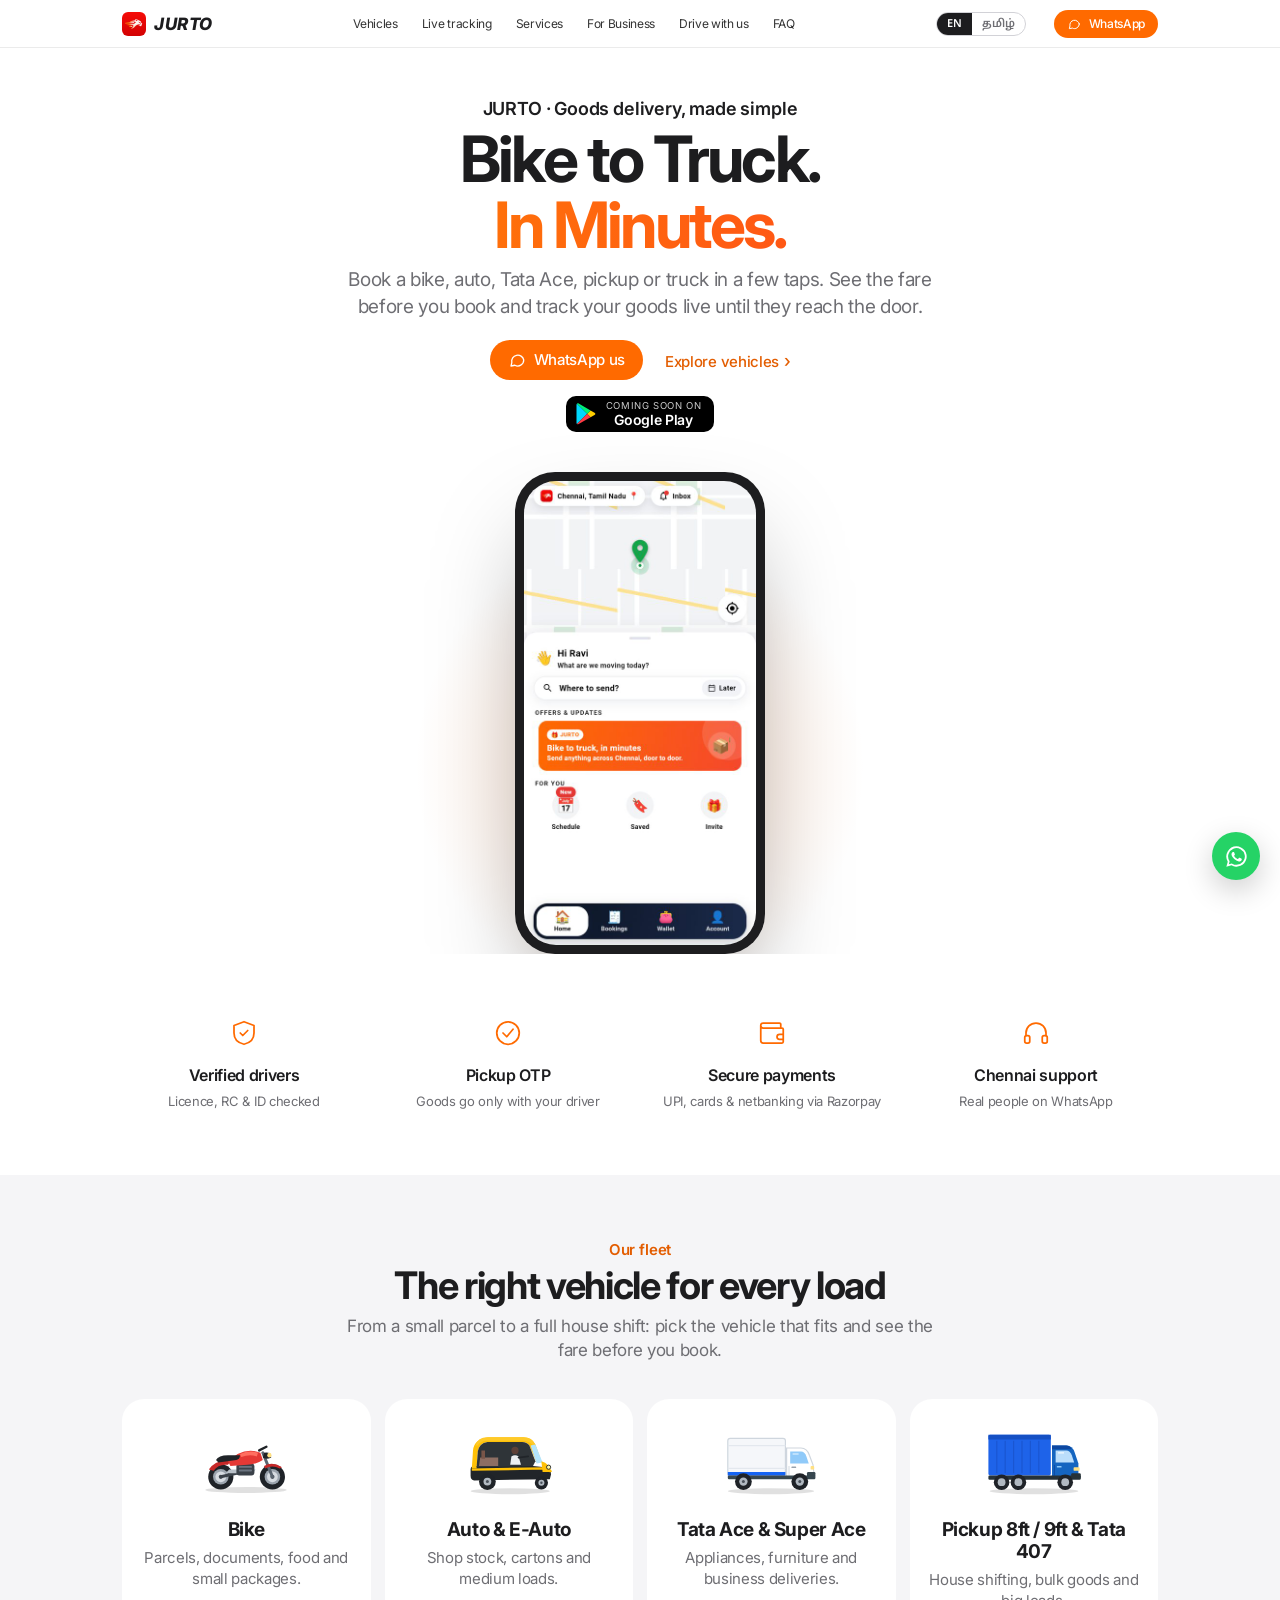
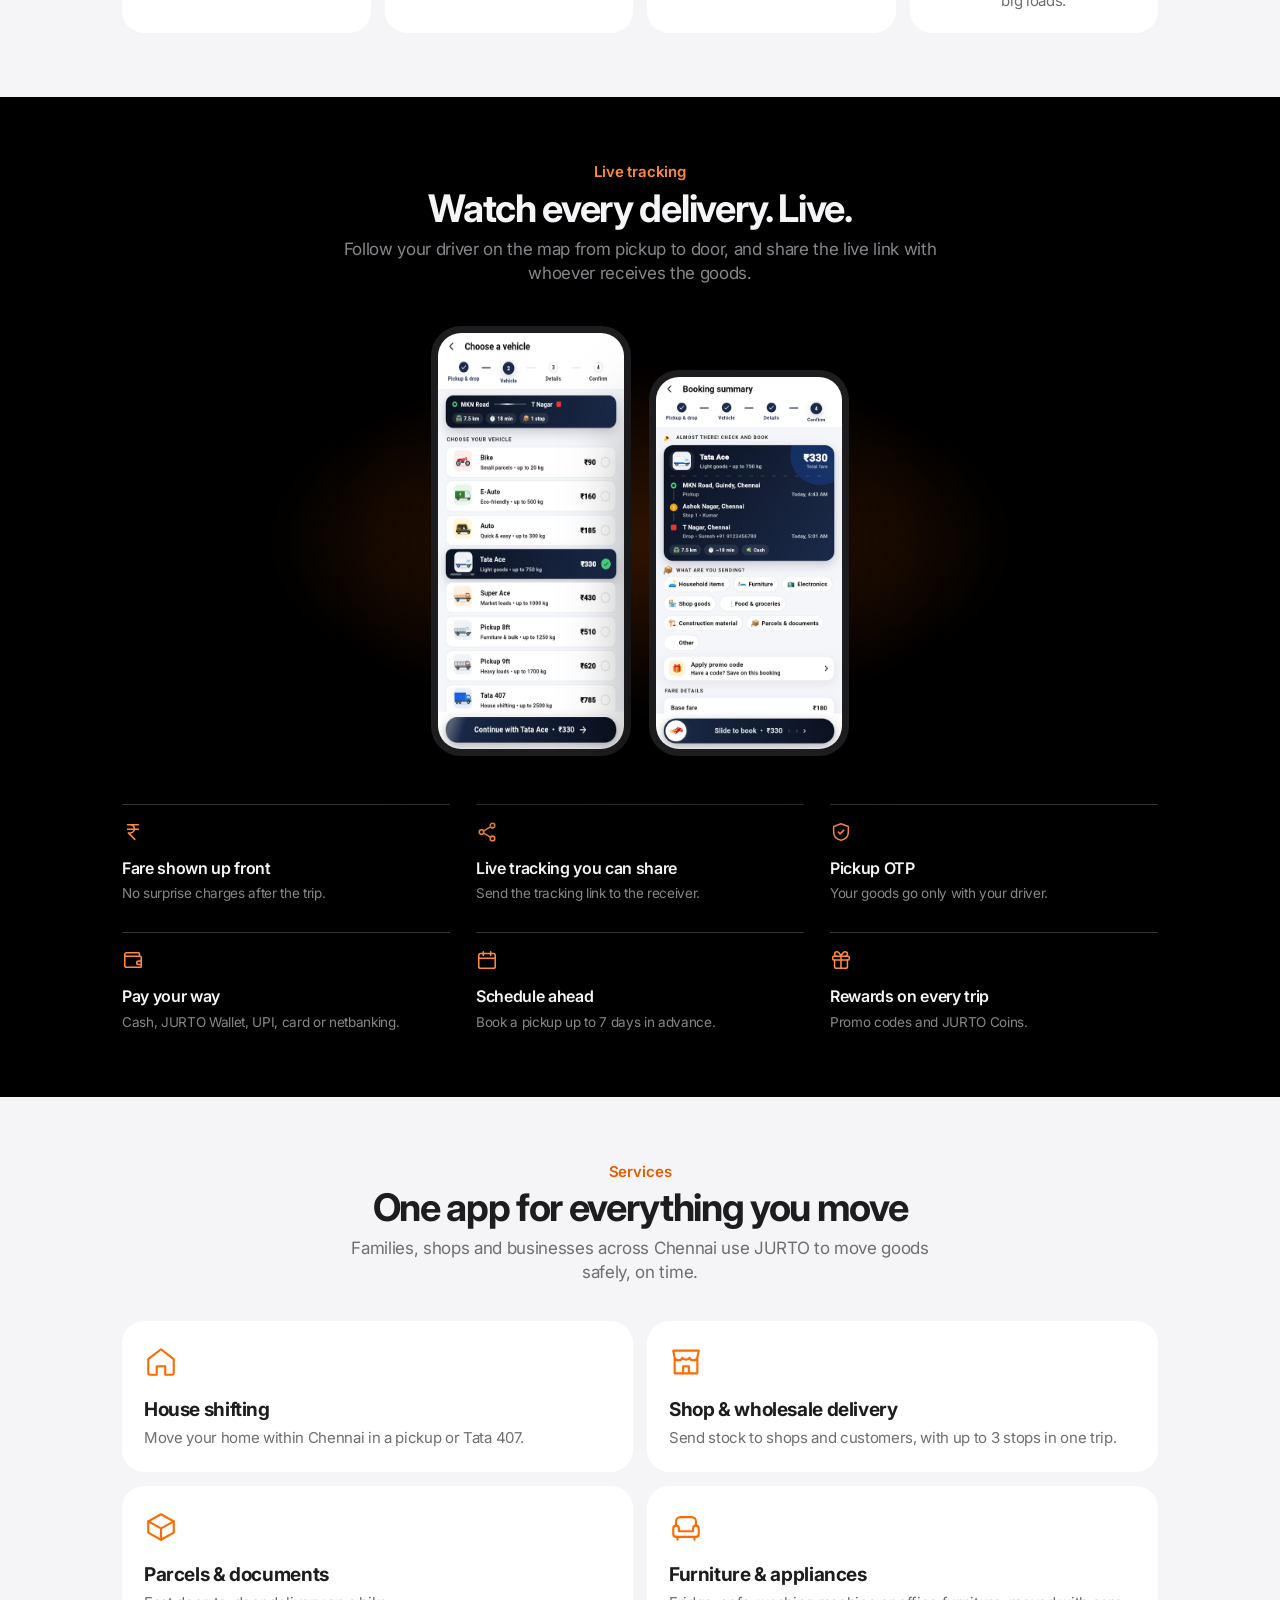
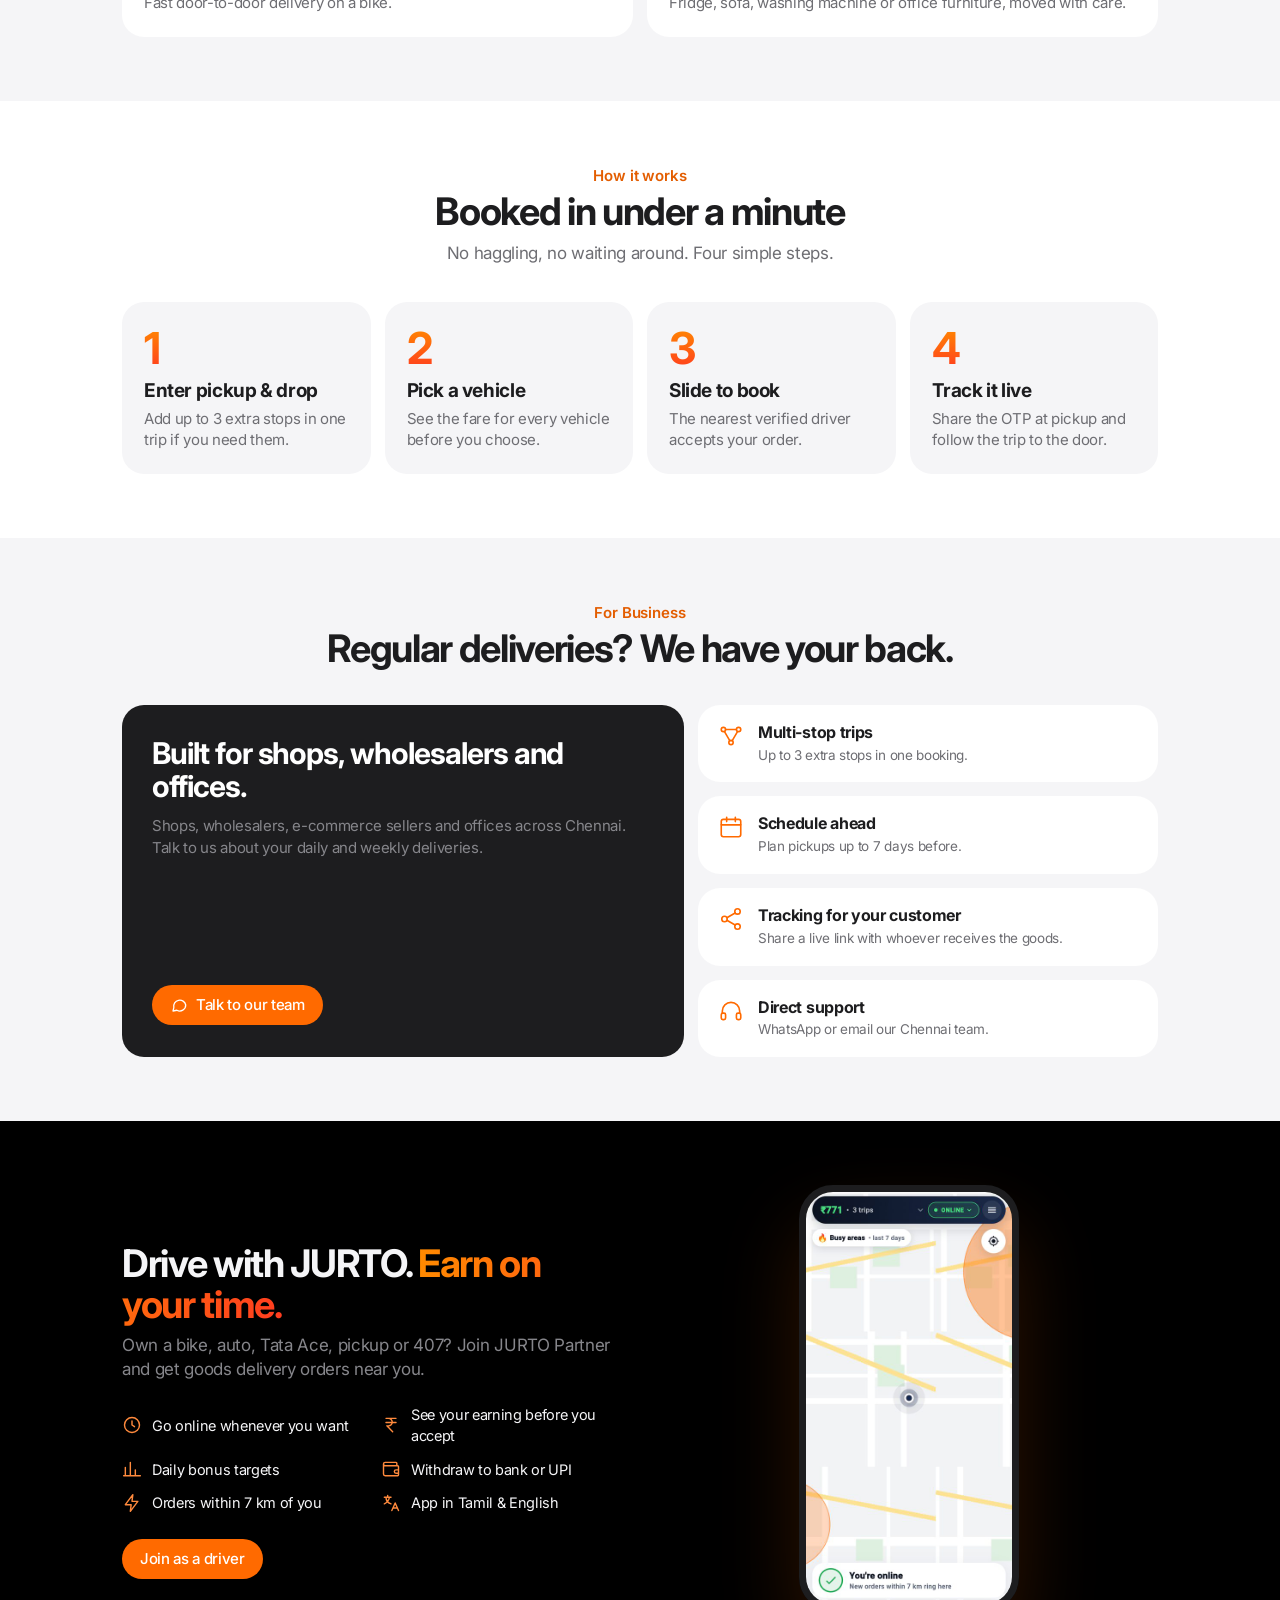
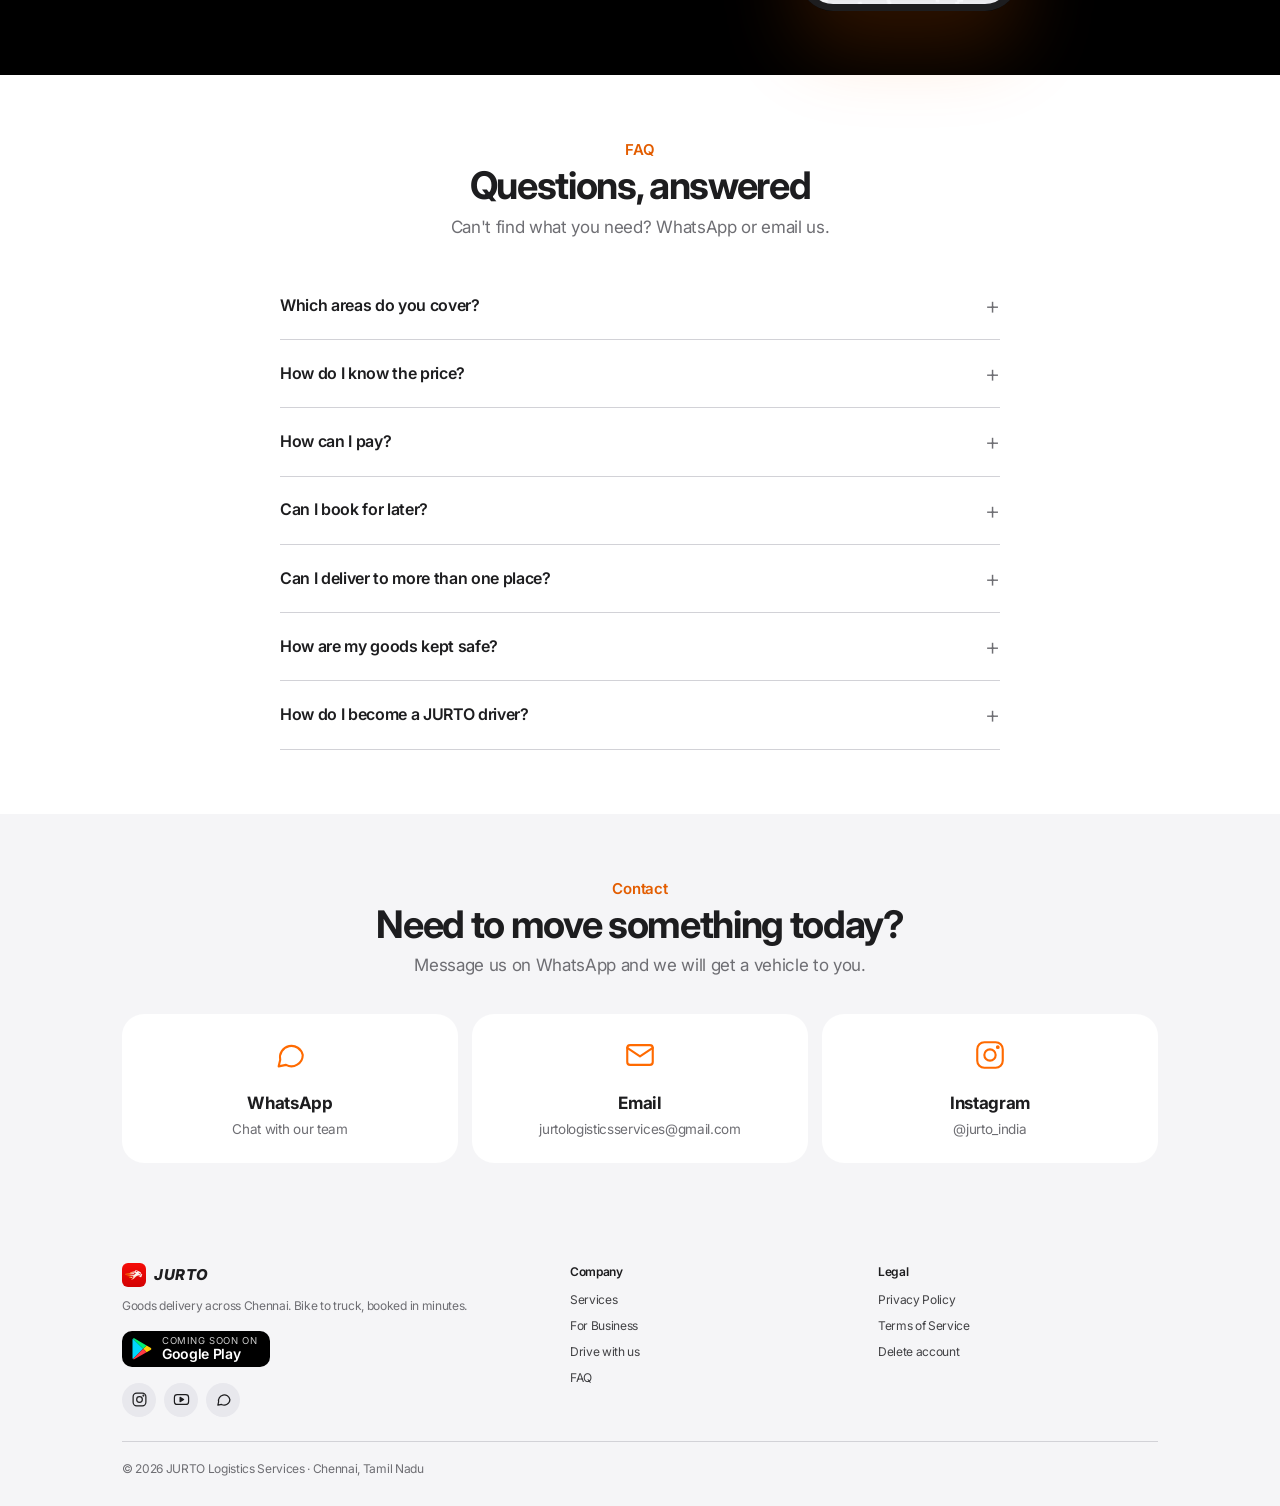
==== commit d07cb4f2: "Website: smaller, compact Apple layout Same Apple look at a smaller scale: smaller headlines, body t" ====
--- a/index.html
+++ b/index.html
@@ -209,6 +209,90 @@
 
 .tiles>*,.biz>*,.biz .list>*,.drive>*{min-width:0}
 html[lang="ta"] h1,html[lang="ta"] h2,html[lang="ta"] h3,html[lang="ta"] p{overflow-wrap:break-word}
+
+/* compact: same Apple look, smaller scale */
+body{font-size:15px}
+.wrap{max-width:980px}
+.wide{max-width:1080px}
+section{padding:64px 0}
+.eyebrow{font-size:15px;margin:0 0 4px}
+h2{font-size:clamp(26px,3.6vw,38px)}
+html[lang="ta"] h2{font-size:clamp(21px,2.8vw,29px)}
+.sub{font-size:clamp(15px,1.6vw,17px);margin-top:10px;max-width:600px}
+.btn{padding:9px 18px;font-size:15px}
+.more{font-size:15px}
+.ctas{margin-top:20px;gap:22px}
+.hero{padding:48px 0 0}
+.hero .eyebrow{font-size:clamp(15px,1.7vw,18px)}
+.hero h1{font-size:clamp(38px,6.2vw,64px)}
+html[lang="ta"] .hero h1{font-size:clamp(26px,4.4vw,44px)}
+.hero .sub{font-size:clamp(16px,1.8vw,19px);max-width:600px}
+.play{margin-top:16px;padding:5px 13px 5px 10px}
+.play b{font-size:14px}
+.stage{width:min(250px,62vw);margin-top:40px}
+.phone{border-radius:40px;padding:9px}
+.phone img{border-radius:32px}
+.highlights{gap:20px}
+.highlights svg.i{width:30px;height:30px;margin-bottom:10px}
+.highlights b{font-size:16px}
+.highlights span{font-size:13px}
+.tiles{margin-top:36px;gap:14px}
+.tile{padding:24px 22px;border-radius:22px}
+.tile h3{font-size:19px}
+.tile p{font-size:15px;margin-top:6px}
+.tile .ic{width:34px;height:34px;margin-bottom:14px}
+.veh .tile{padding:22px 16px}
+.veh .art{height:84px;margin-bottom:14px}
+.veh .art img{height:66px}
+.shots{margin-top:40px;gap:18px}
+.shots img{width:min(200px,38vw);border-radius:30px;border-width:7px}
+.shots img:nth-child(2){margin-top:44px}
+.features{margin-top:48px;gap:28px 26px}
+.features div{padding-top:16px}
+.features svg.i{width:22px;height:22px;margin-bottom:8px}
+.features b{font-size:16px}
+.features span{font-size:13.5px}
+.steps .n{font-size:44px;margin-bottom:10px}
+.biz{margin-top:36px;gap:14px}
+.biz .lead{padding:32px 30px;border-radius:22px;gap:22px}
+.biz .lead h3{font-size:clamp(22px,2.6vw,30px)}
+.biz .lead p{font-size:15px}
+.biz .list{gap:14px}
+.biz .list .tile{padding:18px 20px;gap:14px}
+.biz .list .tile .ic{width:26px;height:26px}
+.biz .list .tile h3{font-size:16px}
+.biz .list .tile p{font-size:13.5px}
+.drive{gap:40px}
+.plist{margin:22px 0 26px;gap:12px 20px}
+.plist li{font-size:14.5px}
+.drive img{width:min(220px,60vw);border-radius:34px;border-width:7px}
+.faq{margin-top:32px;max-width:720px}
+.faq summary{font-size:16px;padding:16px 0}
+.faq summary::after{font-size:24px}
+.faq details p{font-size:15px;margin-bottom:16px}
+.contact .tile h3{font-size:17px}
+.contact .tile p{font-size:13.5px}
+nav.top .links{gap:24px}
+.wa{width:48px;height:48px}.wa svg{width:25px;height:25px}
+@media (max-width:734px){
+  section{padding:48px 0}
+  .hero{padding:36px 0 0}
+  .tiles{margin-top:28px}
+}
+@media (max-width:480px){
+  .tile{padding:18px 16px;border-radius:18px}
+  .tile h3{font-size:16px}
+  .tile p{font-size:13px}
+  .veh .tile{padding:16px 10px}
+  .veh .art{height:64px;margin-bottom:8px}
+  .veh .art img{height:50px}
+  .steps .n{font-size:34px;margin-bottom:6px}
+  .highlights b{font-size:15px}
+  .features{gap:22px 16px}
+  .features b{font-size:14.5px}
+  .features span{font-size:12.5px}
+  .shots img{width:40vw;border-radius:24px;border-width:6px}
+}
 
 /* scroll-in */
 .reveal{opacity:0;transform:translateY(40px);transition:opacity 1s cubic-bezier(.2,.8,.2,1),transform 1s cubic-bezier(.2,.8,.2,1)}
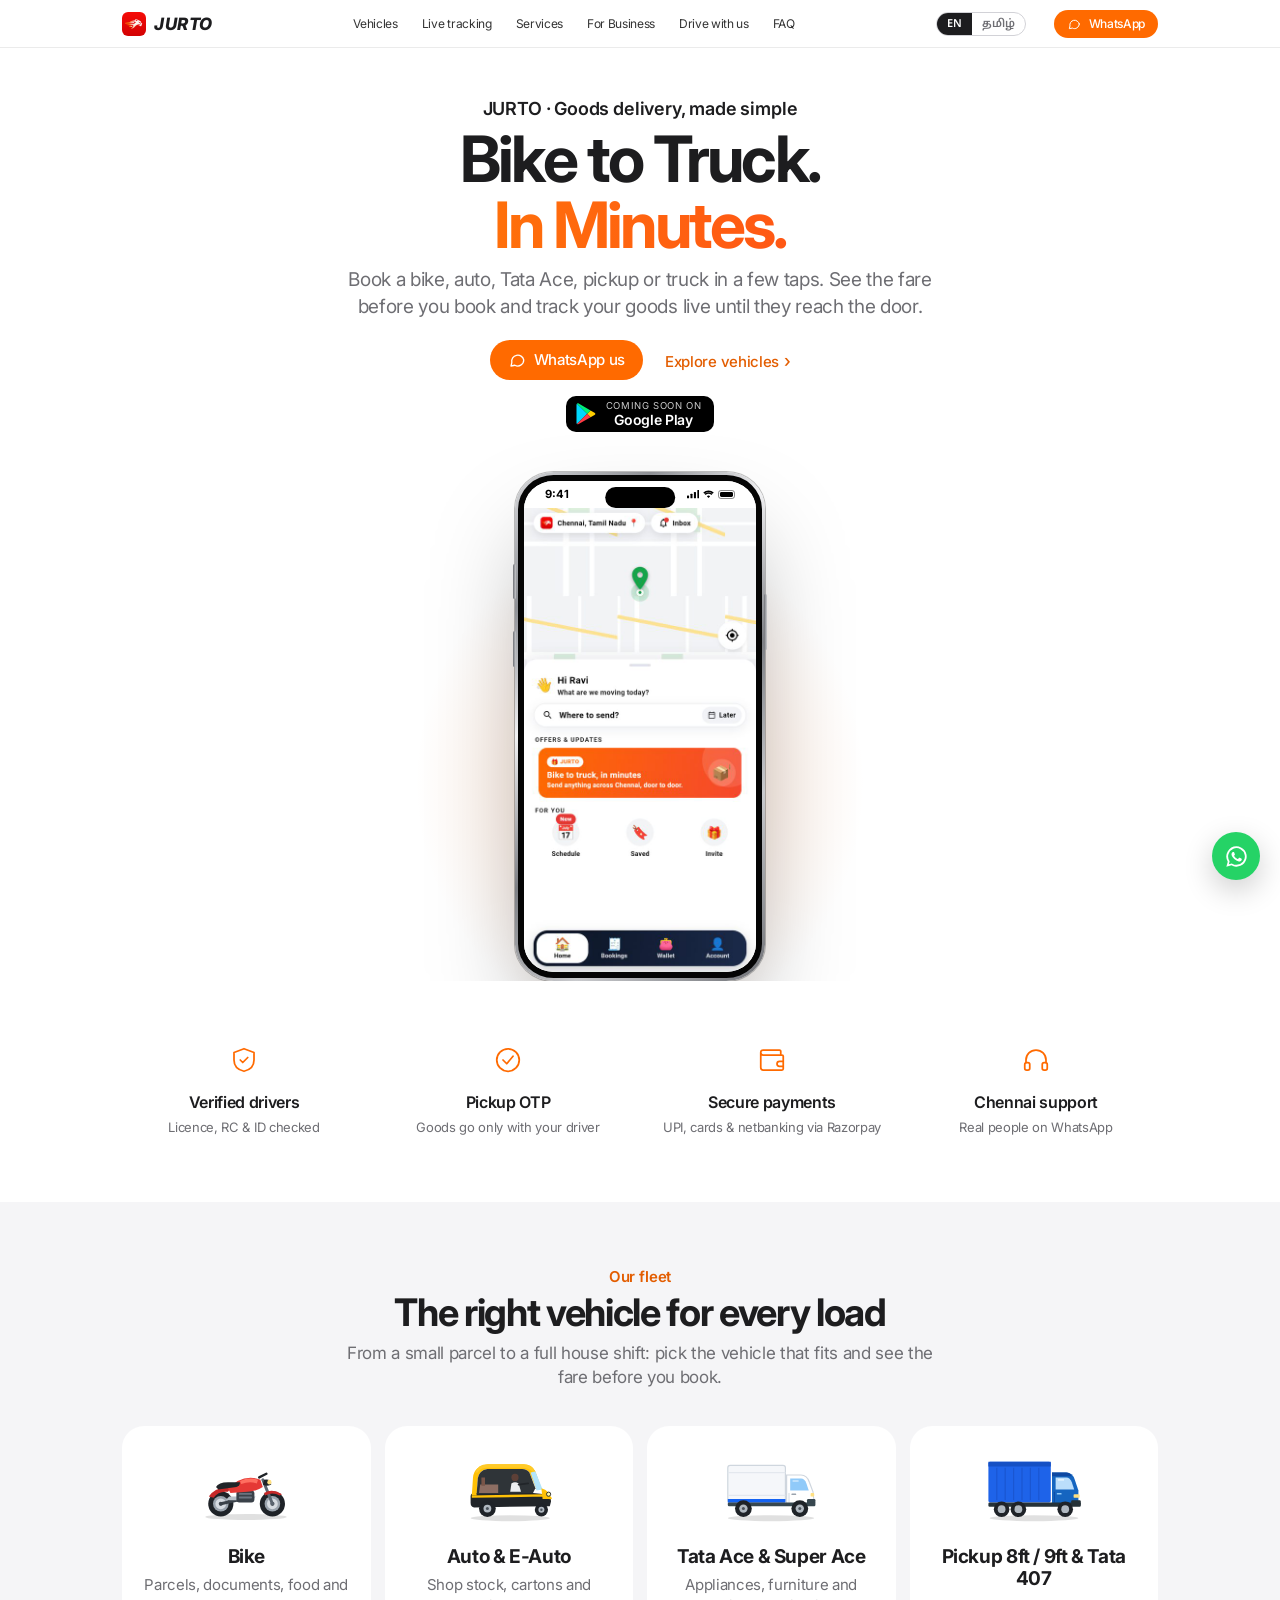
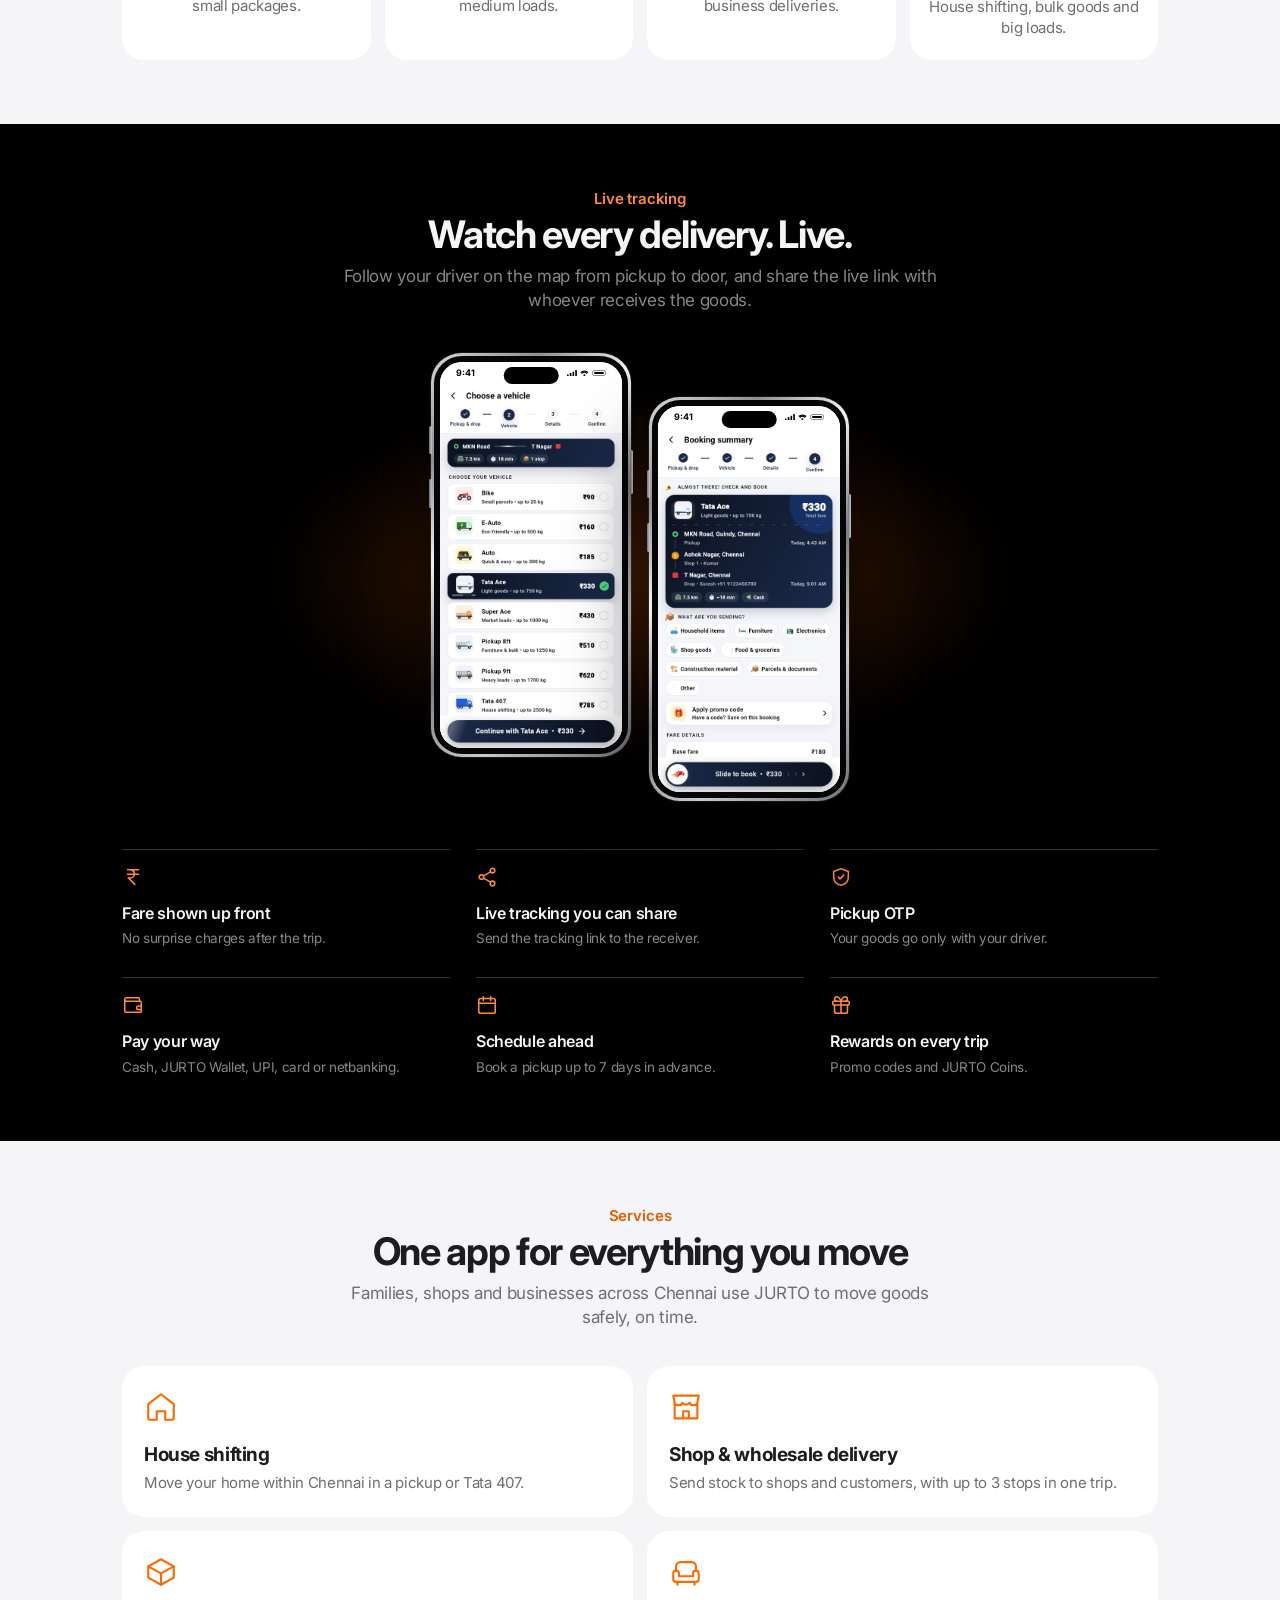
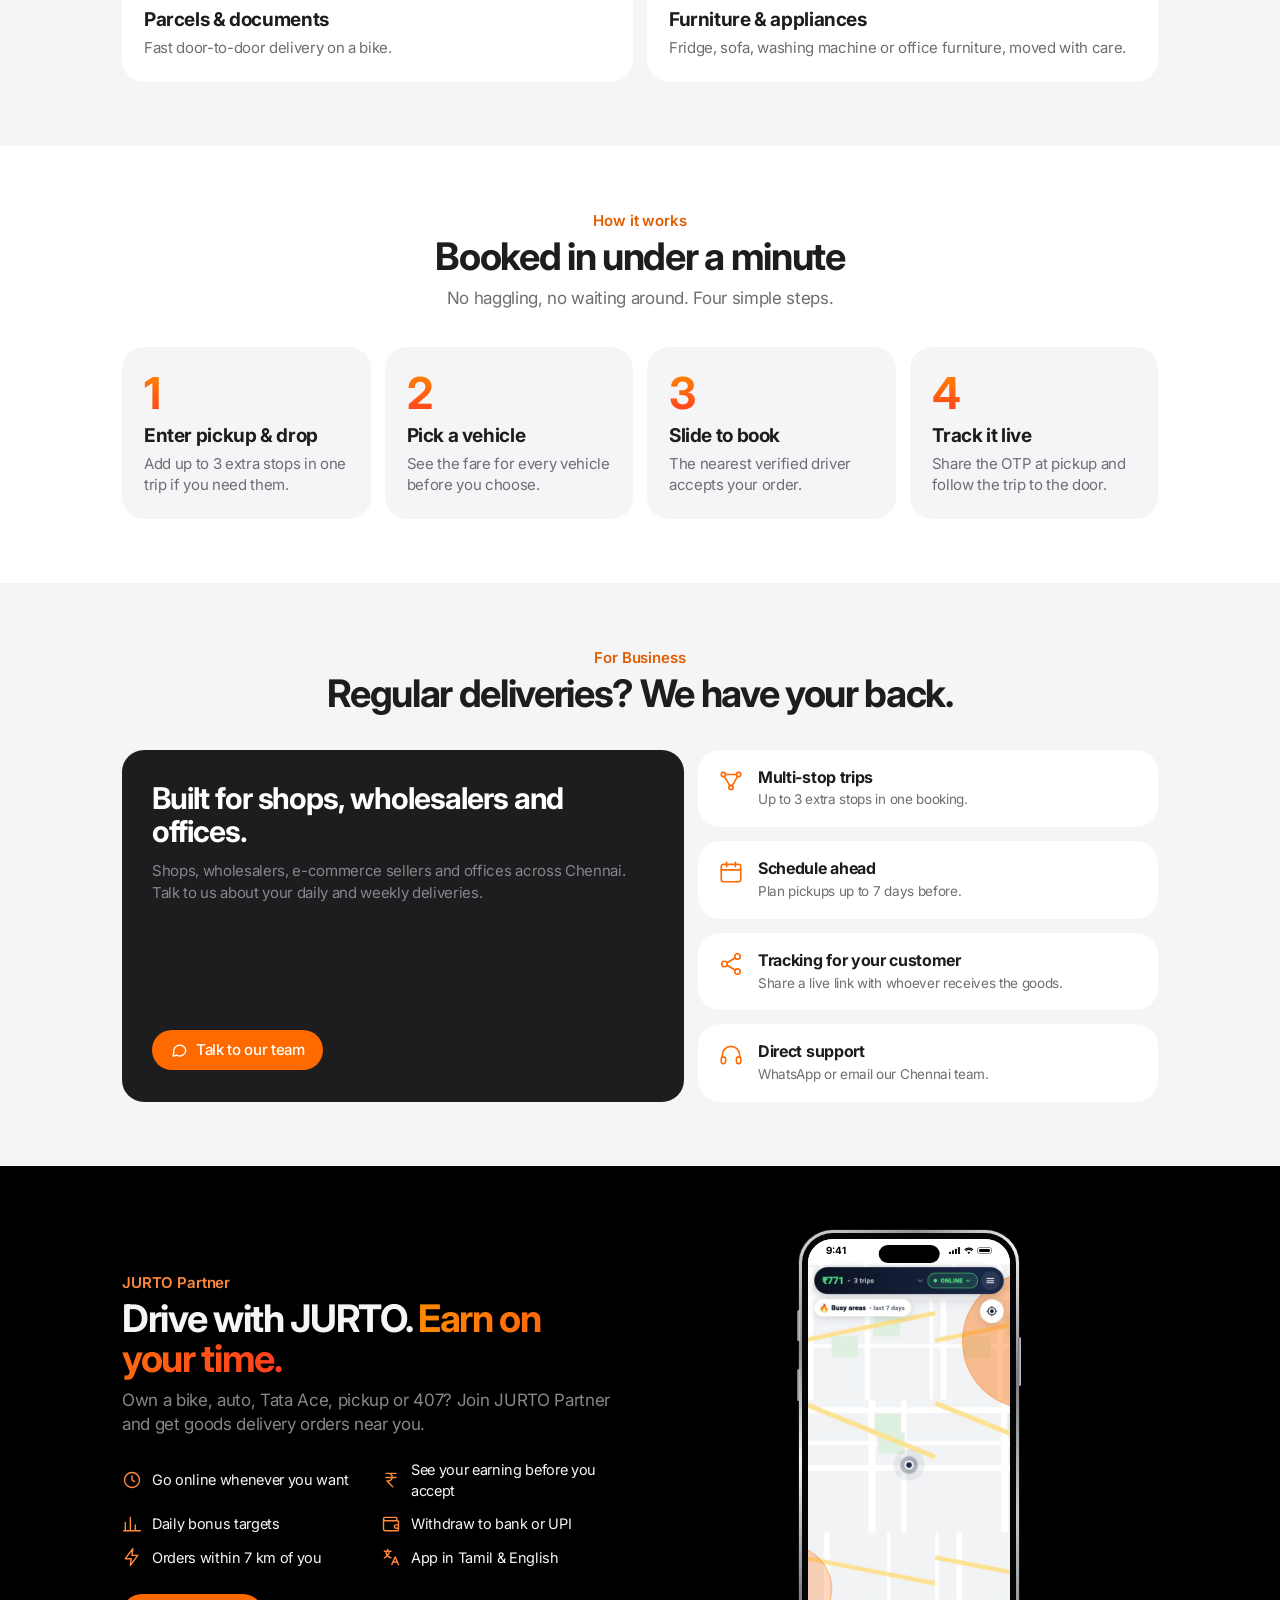
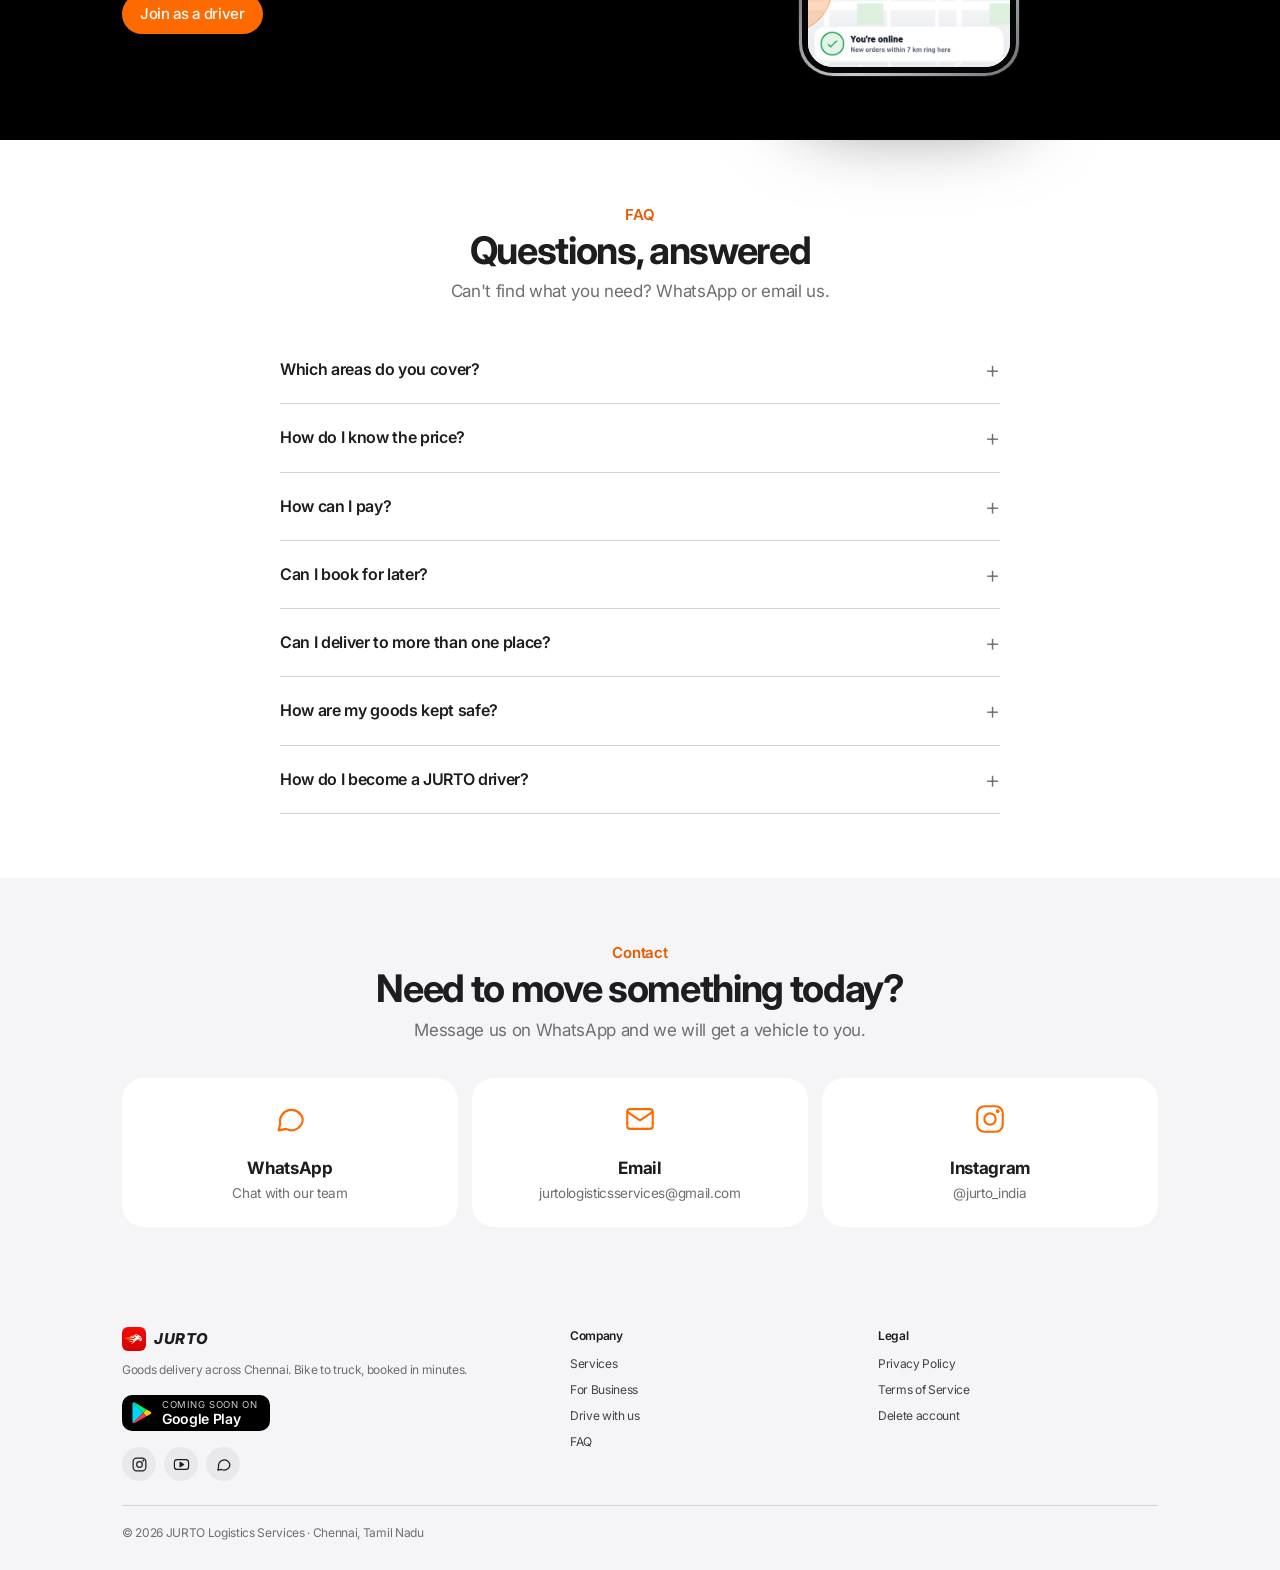
==== commit 185070cd: "Website: iPhone 18-style phone frames Every app screenshot (hero, the two Live tracking screens, the" ====
--- a/index.html
+++ b/index.html
@@ -294,6 +294,34 @@
   .shots img{width:40vw;border-radius:24px;border-width:6px}
 }
 
+
+/* iPhone 18-style frame: titanium edge, thin black bezel, Dynamic Island, status bar, side buttons */
+.iphone{position:relative;z-index:1;width:100%;padding:3px;border-radius:15.5%/7.2%;
+  background:linear-gradient(135deg,#d8d9dc 0%,#8e9095 18%,#f2f2f4 35%,#7d7f84 55%,#c9cacd 75%,#6f7176 100%);
+  box-shadow:0 0 0 1px rgba(0,0,0,.25),0 50px 90px -24px rgba(0,0,0,.4)}
+.iphone .screen{position:relative;overflow:hidden;background:#fff;border-radius:14.6%/6.8%;border:6px solid #050505}
+.iphone .screen img{display:block;width:100%;border-radius:0}
+.sbar{position:relative;display:flex;align-items:center;justify-content:space-between;height:8.5cqw;min-height:22px;padding:0 9%;background:#fff;color:#000;font:600 11px/1 -apple-system,"SF Pro Text","Inter",sans-serif;letter-spacing:0}
+.iphone{container-type:inline-size}
+.sbar{height:11cqw;font-size:4.6cqw}
+.sbar i{display:flex;gap:1.6cqw;align-items:center;font-style:normal}
+.sbar svg{height:3.4cqw;width:auto;fill:#000;stroke:none}
+.sbar .bat{width:7cqw;height:3.4cqw;border:1.2px solid rgba(0,0,0,.45);border-radius:1.2cqw;padding:1px;display:flex}
+.sbar .bat span{flex:1;background:#000;border-radius:.6cqw}
+.island{position:absolute;left:50%;top:2.6cqw;transform:translateX(-50%);width:30%;height:8.6cqw;background:#000;border-radius:999px}
+.btn-l,.btn-r{position:absolute;width:3px;background:linear-gradient(90deg,#6f7176,#c9cacd);border-radius:2px}
+.btn-l{left:-2px;top:18%;height:7%;box-shadow:0 calc(100% + 40%) 0 #9a9ca0}
+.btn-r{right:-2px;top:24%;height:11%}
+.btn-l::after{content:"";position:absolute;left:0;top:190%;width:3px;height:100%;background:inherit;border-radius:2px}
+.stage .iphone{box-shadow:0 0 0 1px rgba(0,0,0,.25),0 50px 100px -20px rgba(0,0,0,.35)}
+.shots .iphone{width:min(200px,38vw);flex:none}
+.shots .iphone:nth-child(2){margin-top:44px}
+.dark .iphone{box-shadow:0 0 0 1px rgba(255,255,255,.08),0 40px 80px rgba(0,0,0,.6)}
+.drive .iphone{width:min(220px,60vw);margin:0 auto}
+@media (max-width:480px){.shots .iphone{width:40vw}.iphone .screen{border-width:4px}}
+.shots{align-items:flex-start}
+.iphone .screen img,.shots .iphone img,.drive .iphone img{width:100%;max-width:none;margin:0;border:0;border-radius:0;box-shadow:none}
+
 /* scroll-in */
 .reveal{opacity:0;transform:translateY(40px);transition:opacity 1s cubic-bezier(.2,.8,.2,1),transform 1s cubic-bezier(.2,.8,.2,1)}
 .reveal.in{opacity:1;transform:none}
@@ -361,7 +389,7 @@
     </div>
     <span class="play reveal" aria-disabled="true"><svg viewBox="0 0 24 26" aria-hidden="true"><path d="M1.2.6 13.4 12.8 1.2 25a1.6 1.6 0 0 1-.6-1.3V1.9c0-.5.2-1 .6-1.3Z" fill="#00D7FE"/><path d="m17.5 8.7-4.1 4.1 4.1 4.1 4.7-2.7c1.3-.8 1.3-2 0-2.8l-4.7-2.7Z" fill="#FFCE00"/><path d="M17.5 16.9 13.4 12.8 1.2 25c.5.5 1.2.5 2 .1l14.3-8.2Z" fill="#FF3A44"/><path d="M17.5 8.7 3.2.5C2.4 0 1.7.1 1.2.6l12.2 12.2 4.1-4.1Z" fill="#00F076"/></svg><span><small data-t="play_soon">Coming soon on</small><b>Google Play</b></span></span>
     <div class="stage reveal">
-      <div class="phone"><img src="img/home.jpg" alt="JURTO app home screen" width="480" height="960"></div>
+      <div class="iphone"><span class="btn-l"></span><span class="btn-r"></span><div class="screen"><div class="sbar"><b>9:41</b><span class="island"></span><i><svg viewBox="0 0 18 12"><rect x="0" y="8" width="3" height="4" rx=".8"/><rect x="5" y="5.5" width="3" height="6.5" rx=".8"/><rect x="10" y="3" width="3" height="9" rx=".8"/><rect x="15" y="0" width="3" height="12" rx=".8"/></svg><svg viewBox="0 0 16 12"><path d="M8 11.5 5.6 9a3.4 3.4 0 0 1 4.8 0L8 11.5Zm-4.2-4.3L2.2 5.6a8.2 8.2 0 0 1 11.6 0l-1.6 1.6a5.9 5.9 0 0 0-8.4 0ZM.6 3.9-1 2.3" /><path d="M.4 3.8a11 11 0 0 1 15.2 0L14 5.4a8.7 8.7 0 0 0-12 0Z"/></svg><span class="bat"><span></span></span></i></div><img src="img/home.jpg" alt="JURTO app home screen" width="480" height="960"></div></div>
     </div>
   </div>
 </header>
@@ -397,8 +425,8 @@
     <h2 class="reveal" data-t="live_h">Watch every delivery. Live.</h2>
     <p class="sub reveal" data-t="live_sub">Follow your driver on the map from pickup to door, and share the live link with whoever receives the goods.</p>
     <div class="shots reveal">
-      <img src="img/vehicle.jpg" alt="Choose a vehicle and see the fare" loading="lazy" width="480" height="960">
-      <img src="img/confirm.jpg" alt="Confirm booking" loading="lazy" width="480" height="960">
+      <div class="iphone"><span class="btn-l"></span><span class="btn-r"></span><div class="screen"><div class="sbar"><b>9:41</b><span class="island"></span><i><svg viewBox="0 0 18 12"><rect x="0" y="8" width="3" height="4" rx=".8"/><rect x="5" y="5.5" width="3" height="6.5" rx=".8"/><rect x="10" y="3" width="3" height="9" rx=".8"/><rect x="15" y="0" width="3" height="12" rx=".8"/></svg><svg viewBox="0 0 16 12"><path d="M8 11.5 5.6 9a3.4 3.4 0 0 1 4.8 0L8 11.5Zm-4.2-4.3L2.2 5.6a8.2 8.2 0 0 1 11.6 0l-1.6 1.6a5.9 5.9 0 0 0-8.4 0ZM.6 3.9-1 2.3" /><path d="M.4 3.8a11 11 0 0 1 15.2 0L14 5.4a8.7 8.7 0 0 0-12 0Z"/></svg><span class="bat"><span></span></span></i></div><img src="img/vehicle.jpg" alt="Choose a vehicle and see the fare" loading="lazy" width="480" height="960"></div></div>
+      <div class="iphone"><span class="btn-l"></span><span class="btn-r"></span><div class="screen"><div class="sbar"><b>9:41</b><span class="island"></span><i><svg viewBox="0 0 18 12"><rect x="0" y="8" width="3" height="4" rx=".8"/><rect x="5" y="5.5" width="3" height="6.5" rx=".8"/><rect x="10" y="3" width="3" height="9" rx=".8"/><rect x="15" y="0" width="3" height="12" rx=".8"/></svg><svg viewBox="0 0 16 12"><path d="M8 11.5 5.6 9a3.4 3.4 0 0 1 4.8 0L8 11.5Zm-4.2-4.3L2.2 5.6a8.2 8.2 0 0 1 11.6 0l-1.6 1.6a5.9 5.9 0 0 0-8.4 0ZM.6 3.9-1 2.3" /><path d="M.4 3.8a11 11 0 0 1 15.2 0L14 5.4a8.7 8.7 0 0 0-12 0Z"/></svg><span class="bat"><span></span></span></i></div><img src="img/confirm.jpg" alt="Confirm booking" loading="lazy" width="480" height="960"></div></div>
     </div>
     <div class="features" style="text-align:left">
       <div class="reveal"><svg class="i"><use href="#i-rupee"/></svg><b data-t="f1">Fare shown up front</b><span data-t="f1d">No surprise charges after the trip.</span></div>
@@ -476,7 +504,7 @@
       </ul>
       <div class="reveal"><a class="btn" href="https://wa.me/918189946159" target="_blank" rel="noopener"><span data-t="d_cta">Join as a driver</span></a></div>
     </div>
-    <img class="reveal" src="img/partner.jpg" alt="JURTO Partner app" loading="lazy" width="480" height="960">
+    <div class="iphone reveal"><span class="btn-l"></span><span class="btn-r"></span><div class="screen"><div class="sbar"><b>9:41</b><span class="island"></span><i><svg viewBox="0 0 18 12"><rect x="0" y="8" width="3" height="4" rx=".8"/><rect x="5" y="5.5" width="3" height="6.5" rx=".8"/><rect x="10" y="3" width="3" height="9" rx=".8"/><rect x="15" y="0" width="3" height="12" rx=".8"/></svg><svg viewBox="0 0 16 12"><path d="M8 11.5 5.6 9a3.4 3.4 0 0 1 4.8 0L8 11.5Zm-4.2-4.3L2.2 5.6a8.2 8.2 0 0 1 11.6 0l-1.6 1.6a5.9 5.9 0 0 0-8.4 0ZM.6 3.9-1 2.3" /><path d="M.4 3.8a11 11 0 0 1 15.2 0L14 5.4a8.7 8.7 0 0 0-12 0Z"/></svg><span class="bat"><span></span></span></i></div><img src="img/partner.jpg" alt="JURTO Partner app" loading="lazy" width="480" height="960"></div></div>
   </div>
 </section>
 
